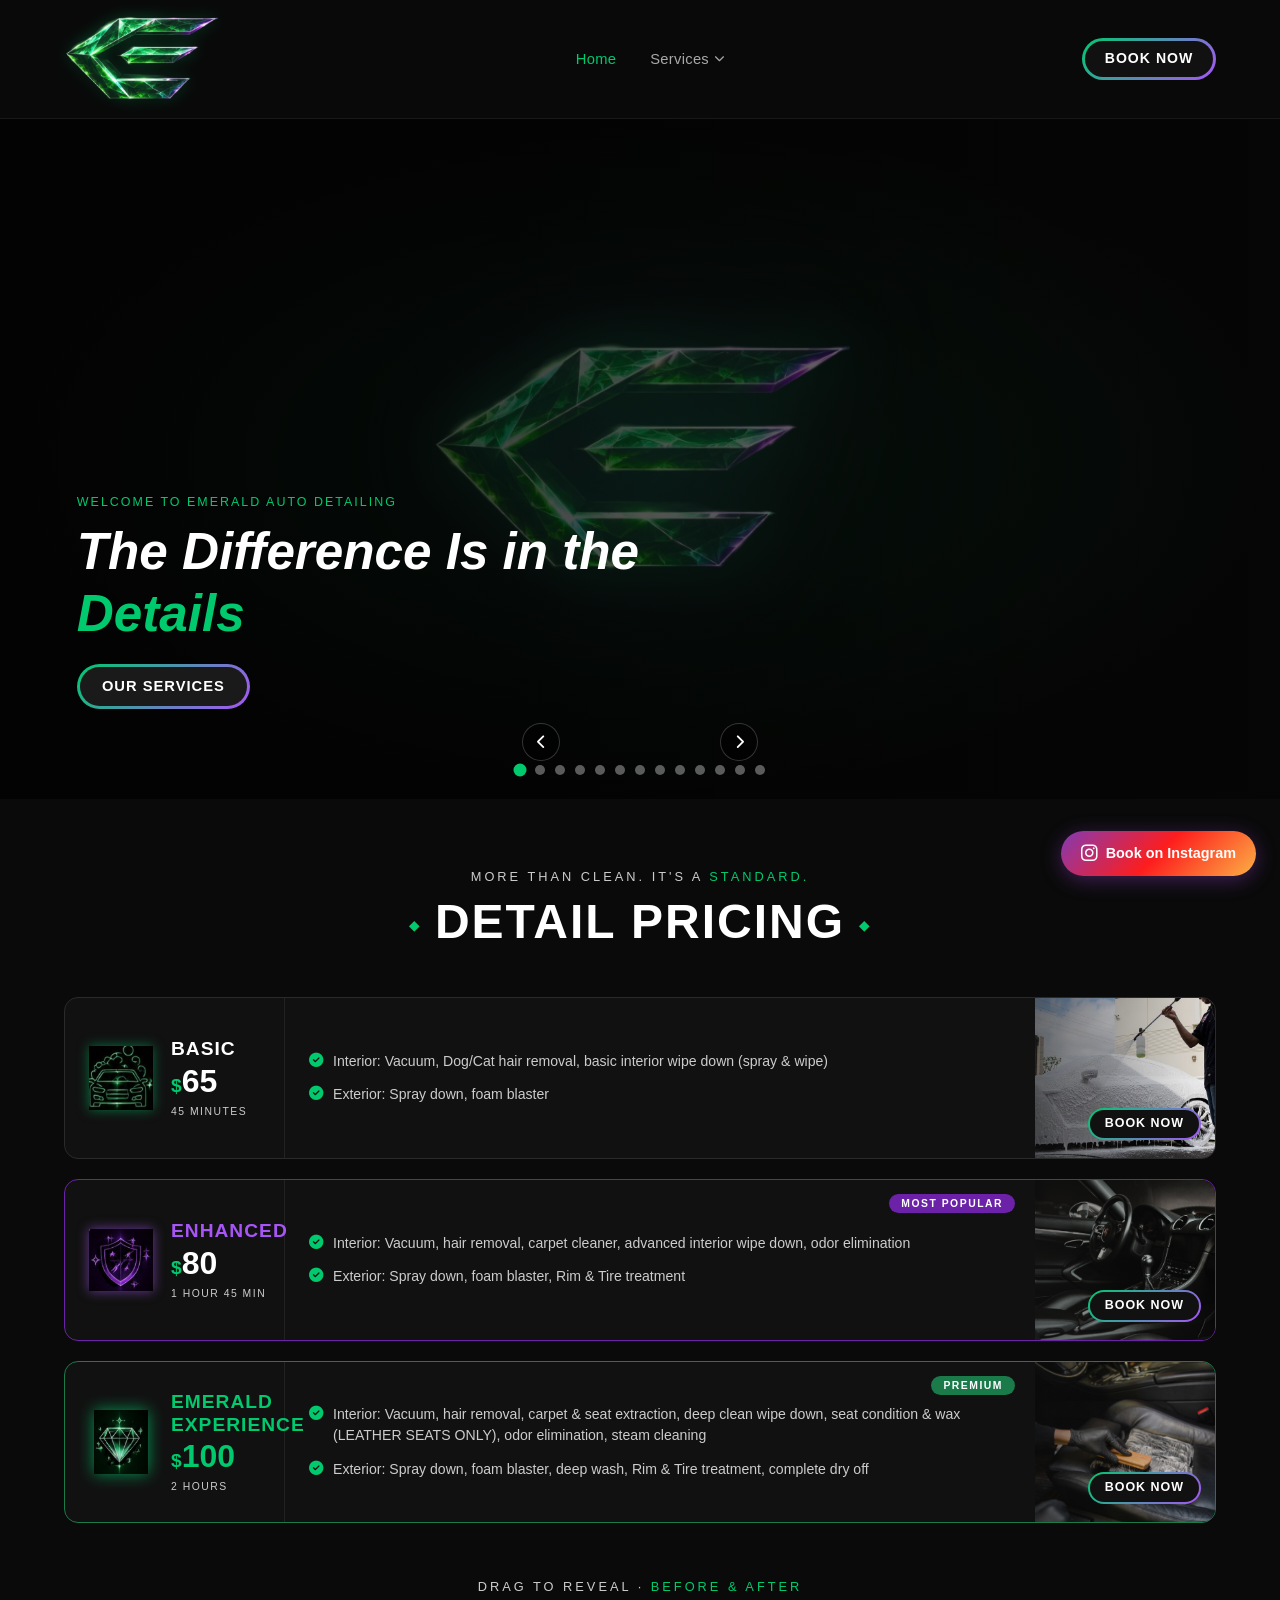
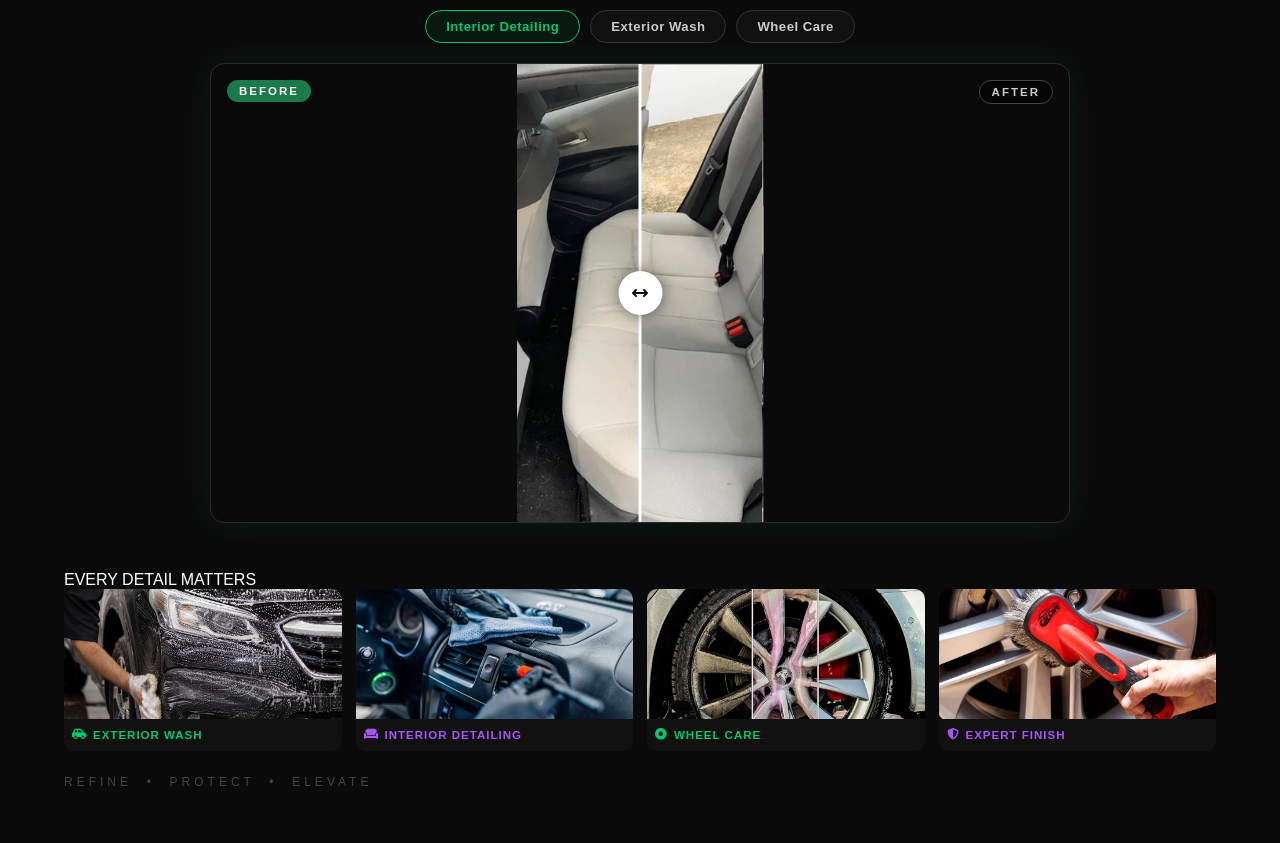
==== index.html @ 7f52fdc0 "esmerald pagina 3" ====
<!DOCTYPE html>
<html lang="en">
<head>
  <meta charset="UTF-8" />
  <meta name="viewport" content="width=device-width, initial-scale=1.0" />
  <title>Emerald Auto Detailing</title>
  <link rel="icon" type="image/png" href="Logos/logo.png" />
  <link rel="stylesheet" href="index.css" />
  <link rel="stylesheet" href="https://cdnjs.cloudflare.com/ajax/libs/font-awesome/6.5.0/css/all.min.css" />
</head>
<body>

  <!-- NAVBAR -->
  <header class="navbar">
    <div class="nav-container">
      <a href="#" class="logo">
        <img src="Logos/logo.png" alt="Emerald Auto Detailing" loading="lazy" decoding="async" />
      </a>
      <nav class="nav-links">
        <a href="#home" class="nav-link">Home</a>
        <div class="nav-dropdown">
          <a href="#services" class="nav-link">Services <i class="fas fa-chevron-down"></i></a>
          <div class="dropdown-menu">
            <a href="#services" data-service="basic"><i class="fas fa-car-side"></i> Basic — $65</a>
            <a href="#services" data-service="enhanced"><i class="fas fa-shield-halved"></i> Enhanced — $80</a>
            <a href="#services" data-service="emerald"><i class="fas fa-gem"></i> Emerald Experience — $100</a>
          </div>
        </div>
      </nav>
      <div class="nav-icons">
        <a href="https://www.instagram.com/emerald_autodetailing11/" class="btn-book" target="_blank">Book Now</a>
        <button class="hamburger" id="hamburger"><i class="fas fa-bars"></i></button>
      </div>
    </div>
    <div class="mobile-menu" id="mobileMenu">
      <a href="#home">Home</a>
      <a href="#services">Services</a>
    </div>
  </header>

  <!-- HERO SLIDER -->
  <section class="hero" id="home">
    <div class="hero-slides">
      <div class="slide logo-slide active" data-sub="WELCOME TO EMERALD AUTO DETAILING" data-title="The Difference Is in the <span>Details</span>" data-btn="Our Services">
        <img src="Logos/logo.png" alt="Emerald Auto Detailing" loading="lazy" decoding="async" />
      </div>
      <div class="slide" data-bg="Imagenes de fondo/1.jpg" data-sub="PROFESSIONAL RESULTS, EVERY TIME" data-title="We Wash Your Car in <span>Under 15 Minutes</span>" data-btn="Book Now"></div>
      <div class="slide" data-bg="Imagenes de fondo/2.jpg" data-sub="PREMIUM CARE FOR YOUR VEHICLE" data-title="Showroom Shine <span>Guaranteed</span>" data-btn="See Our Services"></div>
      <div class="slide" data-bg="Imagenes de fondo/3.jpg" data-sub="FIRST-TIME CUSTOMERS" data-title="Get <span>15% OFF</span> Your First Detail" data-btn="Claim Offer"></div>
      <div class="slide" data-bg="Our services/Exterior Wash/Imagenes/1.jpg" data-sub="EXTERIOR WASH" data-title="A Spotless Exterior <span>From Top to Bottom</span>" data-btn="Book Exterior Wash"></div>
      <div class="slide" data-bg="Our services/Exterior Wash/Imagenes/2.jpg" data-sub="HAND WASH &amp; DRY" data-title="No Brushes. <span>Just Hands &amp; Care.</span>" data-btn="Learn More"></div>
      <div class="slide" data-bg="Our services/Exterior Wash/Imagenes/3.jpg" data-sub="TIRE &amp; RIM SHINE" data-title="Every Detail <span>Makes the Difference</span>" data-btn="Book Now"></div>
      <div class="slide" data-bg="Our services/Interior Detailing/imagenes/1.jpeg" data-sub="INTERIOR DETAILING" data-title="Your Cabin, <span>Fresh &amp; Immaculate</span>" data-btn="Book Interior Detail"></div>
      <div class="slide" data-bg="Our services/Interior Detailing/imagenes/2.jpg" data-sub="DEEP CLEAN &amp; STEAM" data-title="We Remove Every <span>Stain &amp; Odor</span>" data-btn="Learn More"></div>
      <div class="slide" data-bg="Our services/Interior Detailing/imagenes/3.jpg" data-sub="LEATHER &amp; DASHBOARD CARE" data-title="Condition, Polish <span>&amp; Protect</span>" data-btn="Book Now"></div>
      <div class="slide" data-bg="Our services/Wheel Care/imagenes/1.jpg" data-sub="WHEEL CARE" data-title="Clean Wheels, <span>Proud Driver</span>" data-btn="Book Wheel Care"></div>
      <div class="slide" data-bg="Our services/Wheel Care/imagenes/2.jpg" data-sub="BRAKE DUST REMOVAL" data-title="Deep Clean for <span>Every Rim</span>" data-btn="Learn More"></div>
      <div class="slide" data-bg="Our services/Wheel Care/imagenes/3.jpg" data-sub="TIRE DRESSING &amp; COATING" data-title="Protected Wheels <span>That Last</span>" data-btn="Book Now"></div>
    </div>
    <div class="hero-overlay"></div>
    <div class="hero-content">
      <span class="hero-sub" id="heroSub"></span>
      <h1 id="heroTitle"></h1>
      <a href="#services" class="btn-primary" id="heroBtn"></a>
    </div>
    <div class="hero-dots" id="heroDots"></div>
    <button class="hero-arrow left" id="heroPrev"><i class="fas fa-chevron-left"></i></button>
    <button class="hero-arrow right" id="heroNext"><i class="fas fa-chevron-right"></i></button>
  </section>
  <!-- SERVICES / PRICING -->
  <section class="services" id="services">
    <div class="services-header">
      <p class="services-tagline">MORE THAN CLEAN. IT'S A <span>STANDARD.</span></p>
      <h2>Detail Pricing</h2>
    </div>

    <div class="packages">

      <!-- BASIC -->
      <div class="package-card" data-service="basic" data-price="65"
        data-images="Services/Basic/1.jpg|Services/Basic/2.jpg|Services/Basic/3.jpg|Services/Basic/4.jpg"
        data-before="Our services/Exterior Wash/Imagenes/4.jpg"
        data-after="Our services/Exterior Wash/Imagenes/5.jpg"
        data-title="Basic Detail"
        data-desc="Perfect for a quick refresh. Interior vacuum and basic wipe down plus exterior foam blast."
        data-captions="Foam Blast from Top to Bottom|Spotless Exterior in 45 Minutes|Tire Shine Included|Quick & Efficient Wash"
        data-highlights="Interior: Vacuum, Dog/Cat hair removal|Basic interior wipe down (spray &amp; wipe)|Exterior: Spray down, foam blaster|Duration: 45 minutes">
        <div class="package-left">
          <div class="package-icon"><img src="Logos/exterior.png" alt="Basic" loading="lazy" decoding="async" /></div>
          <div class="package-title-wrap">
            <h3 class="package-name">BASIC</h3>
            <div class="package-price"><span class="dollar">$</span>65</div>
            <span class="package-duration">45 MINUTES</span>
          </div>
        </div>
        <div class="package-features">
          <div class="pkg-feature"><i class="fas fa-circle-check"></i><span>Interior: Vacuum, Dog/Cat hair removal, basic interior wipe down (spray &amp; wipe)</span></div>
          <div class="pkg-feature"><i class="fas fa-circle-check"></i><span>Exterior: Spray down, foam blaster</span></div>
        </div>
        <div class="package-img" style="background-image: url('Services/Basic/1.jpg')"></div>
        <button class="pkg-btn">Book Now</button>
      </div>

      <!-- ENHANCED -->
      <div class="package-card featured" data-service="enhanced" data-price="80"
        data-images="Services/Enhanced/1.jpg|Services/Enhanced/2.jpg|Services/Enhanced/3.jpg|Services/Enhanced/4.webp"
        data-before="Our services/Interior Detailing/imagenes/4.png"
        data-after="Our services/Interior Detailing/imagenes/5.png"
        data-title="Enhanced Detail"
        data-desc="A thorough clean inside and out with carpet care, odor elimination and rim treatment."
        data-captions="Deep Interior Vacuum & Hair Removal|Carpet Cleaner & Odor Elimination|Foam Blast + Rim & Tire Treatment|Advanced Interior Wipe Down"
        data-highlights="Interior: Vacuum, hair removal, carpet cleaner|Advanced interior wipe down, odor elimination|Exterior: Spray down, foam blaster|Rim &amp; Tire treatment — 1h 45min">
        <div class="pkg-badge">MOST POPULAR</div>
        <div class="package-left">
          <div class="package-icon purple"><img src="Logos/enhanced.png" alt="Enhanced" loading="lazy" decoding="async" /></div>
          <div class="package-title-wrap">
            <h3 class="package-name purple">ENHANCED</h3>
            <div class="package-price"><span class="dollar">$</span>80</div>
            <span class="package-duration">1 HOUR 45 MIN</span>
          </div>
        </div>
        <div class="package-features">
          <div class="pkg-feature"><i class="fas fa-circle-check"></i><span>Interior: Vacuum, hair removal, carpet cleaner, advanced interior wipe down, odor elimination</span></div>
          <div class="pkg-feature"><i class="fas fa-circle-check"></i><span>Exterior: Spray down, foam blaster, Rim &amp; Tire treatment</span></div>
        </div>
        <div class="package-img" style="background-image: url('Services/Enhanced/1.jpg')"></div>
        <button class="pkg-btn">Book Now</button>
      </div>

      <!-- EMERALD EXPERIENCE -->
      <div class="package-card premium" data-service="emerald" data-price="100"
        data-images="Services/Esmerald Experience/1.jpg|Services/Esmerald Experience/2.jpg|Services/Esmerald Experience/3.webp|Services/Esmerald Experience/4.jpg|Services/Esmerald Experience/5.jpg"
        data-before="Our services/Wheel Care/imagenes/5.jpg"
        data-after="Our services/Wheel Care/imagenes/4.jpg"
        data-title="Emerald Experience"
        data-desc="The ultimate detail. Full steam clean, leather conditioning, deep wash and complete dry off."
        data-captions="Leather Seat Condition & Wax|Steam Cleaning — Every Corner|Deep Wash & Complete Dry Off|Carpet & Seat Extraction|Showroom Finish Guaranteed"
        data-highlights="Interior: Vacuum, hair removal, carpet &amp; seat extraction|Deep clean wipe down, seat condition &amp; wax (LEATHER ONLY)|Odor elimination, steam cleaning|Exterior: Deep wash, Rim &amp; Tire treatment, complete dry off — 2 hours">
        <div class="pkg-badge emerald-badge">PREMIUM</div>
        <div class="package-left">
          <div class="package-icon green"><img src="Logos/experience.png" alt="Emerald Experience" loading="lazy" decoding="async" /></div>
          <div class="package-title-wrap">
            <h3 class="package-name green">EMERALD<br>EXPERIENCE</h3>
            <div class="package-price green"><span class="dollar">$</span>100</div>
            <span class="package-duration">2 HOURS</span>
          </div>
        </div>
        <div class="package-features">
          <div class="pkg-feature"><i class="fas fa-circle-check"></i><span>Interior: Vacuum, hair removal, carpet &amp; seat extraction, deep clean wipe down, seat condition &amp; wax (LEATHER SEATS ONLY), odor elimination, steam cleaning</span></div>
          <div class="pkg-feature"><i class="fas fa-circle-check"></i><span>Exterior: Spray down, foam blaster, deep wash, Rim &amp; Tire treatment, complete dry off</span></div>
        </div>
        <div class="package-img" style="background-image: url('Services/Esmerald Experience/1.jpg')"></div>
        <button class="pkg-btn">Book Now</button>
      </div>

    </div>

    <!-- BEFORE / AFTER -->
    <div class="beforeafter-wrap">
      <p class="services-tagline" style="text-align:center;margin-bottom:16px">DRAG TO REVEAL &middot; <span>BEFORE &amp; AFTER</span></p>

      <div class="ba-tabs">
        <button class="ba-tab active" data-ba="interior">Interior Detailing</button>
        <button class="ba-tab" data-ba="exterior">Exterior Wash</button>
        <button class="ba-tab" data-ba="wheel">Wheel Care</button>
      </div>

      <!-- Interior -->
      <div class="ba-container active" id="baContainer" data-ba="interior">
        <div class="ba-after" style="background-image:url('Our services/Interior Detailing/imagenes/5.png')"></div>
        <div class="ba-before" style="background-image:url('Our services/Interior Detailing/imagenes/4.png')" id="baBefore"></div>
        <div class="ba-divider" id="baDivider"><div class="ba-handle"><i class="fas fa-arrows-left-right"></i></div></div>
        <span class="ba-label left">BEFORE</span>
        <span class="ba-label right">AFTER</span>
      </div>

      <!-- Exterior -->
      <div class="ba-container" id="baContainerExt" data-ba="exterior">
        <div class="ba-after" style="background-image:url('Our services/Exterior Wash/Imagenes/5.jpg')"></div>
        <div class="ba-before" style="background-image:url('Our services/Exterior Wash/Imagenes/4.jpg')" id="baBeforeExt"></div>
        <div class="ba-divider" id="baDividerExt"><div class="ba-handle"><i class="fas fa-arrows-left-right"></i></div></div>
        <span class="ba-label left">BEFORE</span>
        <span class="ba-label right">AFTER</span>
      </div>

      <!-- Wheel -->
      <div class="ba-container" id="baContainerWheel" data-ba="wheel">
        <div class="ba-after" style="background-image:url('Our services/Wheel Care/imagenes/4.jpg')"></div>
        <div class="ba-before" style="background-image:url('Our services/Wheel Care/imagenes/5.jpg')" id="baBeforeWheel"></div>
        <div class="ba-divider" id="baDividerWheel"><div class="ba-handle"><i class="fas fa-arrows-left-right"></i></div></div>
        <span class="ba-label left">BEFORE</span>
        <span class="ba-label right">AFTER</span>
      </div>

    </div>

    <!-- BOTTOM STRIP -->
    <div class="services-strip">
      <p class="strip-tagline">EVERY DETAIL MATTERS</p>
      <div class="strip-items">
        <div class="strip-item">
          <div class="strip-img" style="background-image: url('Our services/Exterior Wash/Imagenes/1.jpg')"></div>
          <div class="strip-label green"><i class="fas fa-car-side"></i> EXTERIOR WASH</div>
        </div>
        <div class="strip-item">
          <div class="strip-img" style="background-image: url('Our services/Interior Detailing/imagenes/1.jpeg')"></div>
          <div class="strip-label purple"><i class="fas fa-couch"></i> INTERIOR DETAILING</div>
        </div>
        <div class="strip-item">
          <div class="strip-img" style="background-image: url('Our services/Wheel Care/imagenes/1.jpg')"></div>
          <div class="strip-label green"><i class="fas fa-circle-dot"></i> WHEEL CARE</div>
        </div>
        <div class="strip-item">
          <div class="strip-img" style="background-image: url('Our services/Wheel Care/imagenes/2.jpg')"></div>
          <div class="strip-label purple"><i class="fas fa-shield-halved"></i> EXPERT FINISH</div>
        </div>
      </div>
      <p class="strip-footer">REFINE &nbsp;•&nbsp; PROTECT &nbsp;•&nbsp; ELEVATE</p>
    </div>

  </section>

  <!-- INSTAGRAM FLOAT -->
  <a href="https://www.instagram.com/emerald_autodetailing11/" class="whatsapp-float" target="_blank">
    <i class="fab fa-instagram"></i><span>Book on Instagram</span>
  </a>

  <!-- SERVICE MODAL -->
  <div class="modal-backdrop" id="serviceModal">
    <div class="modal-box">
      <button class="modal-close" id="modalClose"><i class="fas fa-times"></i></button>
      <div class="modal-slider">
        <div class="modal-slides" id="modalSlides"></div>
        <button class="modal-arrow left" id="modalPrev"><i class="fas fa-chevron-left"></i></button>
        <button class="modal-arrow right" id="modalNext"><i class="fas fa-chevron-right"></i></button>
        <div class="modal-dots" id="modalDots"></div>
        <div class="modal-caption" id="modalCaption"></div>
        <!-- BA inside modal -->
        <div class="modal-ba-slider" id="modalBASlider" style="display:none">
          <div class="ba-after" id="modalBAAfter"></div>
          <div class="ba-before" id="modalBABefore"></div>
          <div class="ba-divider" id="modalBADivider"><div class="ba-handle"><i class="fas fa-arrows-left-right"></i></div></div>
          <span class="ba-label left">BEFORE</span>
          <span class="ba-label right">AFTER</span>
        </div>
      </div>
      <div class="modal-info">
        <h3 id="modalTitle"></h3>
        <p id="modalDesc"></p>
        <ul class="modal-highlights" id="modalHighlights"></ul>

        <!-- Before/After toggle -->
        <div class="modal-ba-wrap" id="modalBAWrap">
          <button class="modal-ba-tab" id="modalBABtn" data-view="gallery"><i class="fas fa-arrows-left-right"></i> Before &amp; After</button>
        </div>

        <div class="modal-price">
          <span class="modal-price-label">STARTING AT</span>
          <span class="modal-price-amount"><span class="dollar">$</span><span id="modalPrice">65</span> <em>USD</em></span>
        </div>
      </div>
      <div class="modal-footer">
        <button class="btn-primary modal-btn" id="modalBookBtn">Book This Service</button>
      </div>
      <!-- QUOTE FORM -->
      <div class="modal-form" id="modalForm">
        <h4>Request a Quote</h4>
        <form id="quoteForm">
          <div class="form-row">
            <input type="text" id="qName" placeholder="Your Name" required />
            <input type="tel" id="qPhone" placeholder="Your Phone" required />
          </div>
          <div class="form-row">
            <input type="text" id="qCar" placeholder="Car Make &amp; Model (e.g. Toyota Camry)" required />
            <input type="text" id="qYear" placeholder="Year" required />
          </div>
          <select id="qTime">
            <option value="">Preferred Time</option>
            <option>Morning (8am – 12pm)</option>
            <option>Afternoon (12pm – 4pm)</option>
            <option>Evening (4pm – 7pm)</option>
          </select>
          <textarea id="qNotes" placeholder="Additional notes (optional)" rows="2"></textarea>
          <div class="form-actions">
            <button type="button" id="formBack"><i class="fas fa-arrow-left"></i> Back</button>
            <button type="submit" class="btn-primary"><i class="fas fa-paper-plane"></i> Send</button>
          </div>
        </form>
        <!-- Copy message step -->
        <div class="form-copy" id="formCopy">
          <p class="copy-instruction"><i class="fas fa-circle-check"></i> Your quote is ready! Choose how to send it:</p>
          <textarea class="copy-box" id="copyBox" readonly rows="7"></textarea>
          <div class="form-actions">
            <button type="button" id="copyBtn"><i class="fas fa-copy"></i> Copy</button>
            <a href="https://www.instagram.com/emerald_autodetailing11/" class="btn-primary" target="_blank"><i class="fab fa-instagram"></i> Instagram</a>
            <a id="smsBtn" class="btn-primary" target="_blank"><i class="fas fa-comment-sms"></i> iMessage <span class="mobile-only-tag"><i class="fab fa-apple"></i><i class="fab fa-android"></i> Mobile Only</span></a>
          </div>
        </div>
      </div>
    </div>
  </div>

  <script src="index.js"></script>
</body>
</html>
---- index.css ----
/* ===== VARIABLES ===== */
:root {
  --green: #00c96e;
  --green-dark: #1a7a4a;
  --purple: #a855f7;
  --purple-dark: #6b21a8;
  --black: #0a0a0a;
  --dark: #111111;
  --dark2: #1a1a1a;
  --white: #ffffff;
  --gray: #cccccc;
}

* { margin: 0; padding: 0; box-sizing: border-box; }

body {
  font-family: 'Segoe UI', sans-serif;
  background: var(--black);
  color: var(--white);
}

a { text-decoration: none; color: inherit; }

/* ===== TOP BAR ===== */
.top-bar {
  background: linear-gradient(90deg, var(--green-dark), var(--purple-dark));
  text-align: center;
  padding: 10px;
  font-size: 0.85rem;
  font-weight: 600;
  letter-spacing: 0.5px;
}

/* ===== NAVBAR ===== */
.navbar {
  background: rgba(10,10,10,0.85);
  backdrop-filter: blur(12px);
  -webkit-backdrop-filter: blur(12px);
  border-bottom: 1px solid rgba(255,255,255,0.06);
  position: sticky;
  top: 0;
  z-index: 100;
  transition: background 0.4s ease, box-shadow 0.4s ease, padding 0.3s ease;
}

.navbar.scrolled {
  background: rgba(8,8,8,0.96);
  box-shadow: 0 4px 30px rgba(0,0,0,0.7), 0 1px 0 rgba(0,201,110,0.15);
}

.nav-container {
  max-width: 1200px;
  margin: 0 auto;
  padding: 14px 24px;
  display: flex;
  align-items: center;
  justify-content: space-between;
  gap: 20px;
  transition: padding 0.3s ease;
}

.navbar.scrolled .nav-container {
  padding: 6px 24px;
}

.logo img {
  height: 90px;
  object-fit: contain;
  filter: drop-shadow(0 0 8px rgba(0, 201, 110, 0.4));
  transition: transform 0.3s ease, filter 0.3s ease;
  transform-origin: left center;
  display: block;
}

.navbar.scrolled .logo img {
  transform: scale(0.55);
}

.nav-links {
  display: flex;
  align-items: center;
  gap: 6px;
}

.nav-link {
  font-size: 0.92rem;
  color: rgba(255,255,255,0.65);
  position: relative;
  padding: 8px 14px;
  border-radius: 8px;
  font-weight: 500;
  letter-spacing: 0.3px;
  transition: color 0.25s, background 0.25s;
  display: flex;
  align-items: center;
  gap: 5px;
}

.nav-link:hover {
  color: var(--white);
  background: rgba(255,255,255,0.06);
}

.nav-link.active {
  color: var(--green);
}

.nav-link::after {
  content: '';
  position: absolute;
  bottom: 4px;
  left: 14px;
  right: 14px;
  height: 2px;
  border-radius: 2px;
  background: linear-gradient(90deg, var(--green), var(--purple));
  transform: scaleX(0);
  transition: transform 0.3s ease;
}

.nav-link:hover::after { transform: scaleX(1); }

.nav-link .fa-chevron-down {
  font-size: 0.65rem;
  transition: transform 0.3s;
}

/* Dropdown */
.nav-dropdown {
  position: relative;
}

.nav-dropdown:hover .fa-chevron-down { transform: rotate(180deg); }

.dropdown-menu {
  position: absolute;
  top: calc(100% + 4px);
  left: 50%;
  transform: translateX(-50%) translateY(-6px);
  background: rgba(15,15,15,0.97);
  backdrop-filter: blur(16px);
  border: 1px solid rgba(0,201,110,0.2);
  border-radius: 12px;
  padding: 8px;
  min-width: 210px;
  opacity: 0;
  pointer-events: none;
  transition: opacity 0.25s ease, transform 0.25s ease;
  box-shadow: 0 16px 40px rgba(0,0,0,0.6), 0 0 0 1px rgba(0,201,110,0.08);
}

/* Bridge gap between trigger and menu */
.dropdown-menu::before {
  content: '';
  position: absolute;
  top: -12px;
  left: 0;
  right: 0;
  height: 12px;
}

.nav-dropdown:hover .dropdown-menu {
  opacity: 1;
  pointer-events: all;
  transform: translateX(-50%) translateY(0);
}

.dropdown-menu a {
  display: flex;
  align-items: center;
  gap: 10px;
  padding: 10px 14px;
  border-radius: 8px;
  font-size: 0.88rem;
  color: rgba(255,255,255,0.7);
  transition: background 0.2s, color 0.2s;
}

.dropdown-menu a i {
  width: 18px;
  color: var(--green);
  font-size: 0.85rem;
}

.dropdown-menu a:hover {
  background: rgba(0,201,110,0.1);
  color: var(--white);
}

.dropdown-menu a:not(:last-child) {
  border-bottom: 1px solid rgba(255,255,255,0.05);
}

.nav-icons { display: flex; align-items: center; gap: 14px; }

.btn-book {
  display: grid;
  grid-auto-flow: column;
  grid-gap: .5em;
  border: solid .22em transparent;
  padding: .65em 1.4em;
  border-radius: 9em;
  background:
    linear-gradient(var(--dark), var(--dark)) padding-box,
    linear-gradient(135deg, var(--green), var(--purple)) border-box;
  color: var(--white);
  font: 700 0.88em/1.25 'Segoe UI', sans-serif;
  text-transform: uppercase;
  letter-spacing: 1px;
  cursor: pointer;
  transition: background 0.3s, transform 0.2s;
}

.btn-book:hover {
  background:
    linear-gradient(135deg, var(--green-dark), var(--purple-dark)) padding-box,
    linear-gradient(135deg, var(--green), var(--purple)) border-box;
  transform: scale(1.04);
}

.hamburger {
  display: none;
  background: none;
  border: none;
  color: var(--white);
  font-size: 1.4rem;
  cursor: pointer;
}

.mobile-menu {
  display: none;
  flex-direction: column;
  background: var(--dark2);
  padding: 16px 24px;
  gap: 14px;
}

.mobile-menu a {
  font-size: 1rem;
  color: var(--gray);
  padding: 6px 0;
  border-bottom: 1px solid #222;
}

.mobile-menu.open { display: flex; }

/* ===== HERO SLIDER ===== */
.hero {
  position: relative;
  height: 680px;
  overflow: hidden;
}

.hero-slides {
  position: absolute;
  inset: 0;
}

.slide {
  position: absolute;
  inset: 0;
  background-size: cover;
  background-position: center;
  opacity: 0;
  transform: scale(1.04);
  transition: opacity 1.2s ease, transform 6s ease;
}

.slide.logo-slide {
  background: radial-gradient(ellipse at center, #0d2b1a 0%, #0a0a0a 70%);
  display: flex;
  align-items: center;
  justify-content: center;
}

.slide.logo-slide img {
  width: clamp(220px, 35%, 420px);
  object-fit: contain;
  filter: drop-shadow(0 0 30px rgba(0,201,110,0.6)) drop-shadow(0 0 60px rgba(168,85,247,0.3));
  animation: logoPulse 3s ease-in-out infinite;
}

.slide.active {
  opacity: 1;
  transform: scale(1);
}

.slide.logo-slide {
  background: radial-gradient(ellipse at center, #0d2b1a 0%, #0a0a0a 70%);
  display: flex;
  align-items: center;
  justify-content: center;
}

.slide.logo-slide img {
  width: clamp(220px, 35%, 420px);
  object-fit: contain;
  filter: drop-shadow(0 0 30px rgba(0,201,110,0.6)) drop-shadow(0 0 60px rgba(168,85,247,0.3));
  animation: logoPulse 3s ease-in-out infinite;
}

@keyframes logoPulse {
  0%, 100% { filter: drop-shadow(0 0 30px rgba(0,201,110,0.6)) drop-shadow(0 0 60px rgba(168,85,247,0.3)); }
  50%       { filter: drop-shadow(0 0 50px rgba(0,201,110,0.9)) drop-shadow(0 0 80px rgba(168,85,247,0.5)); }
}

.hero-overlay {
  position: absolute;
  inset: 0;
  background: linear-gradient(to right, rgba(0,0,0,0.72) 40%, rgba(0,0,0,0.45));
  z-index: 1;
}

.hero-content {
  position: absolute;
  bottom: 90px;
  left: 6%;
  z-index: 2;
}

.hero-sub {
  font-size: 0.78rem;
  letter-spacing: 2px;
  color: var(--green);
  text-transform: uppercase;
  display: block;
  margin-bottom: 12px;
}

.hero-content h1 {
  font-size: clamp(2rem, 4vw, 3.2rem);
  font-style: italic;
  font-weight: 800;
  max-width: 600px;
  line-height: 1.2;
}

.hero-content h1 span { color: var(--green); }

.hero-content .btn-primary {
  display: inline-block;
  margin-top: 20px;
}

.hero-content.animating .hero-sub,
.hero-content.animating h1,
.hero-content.animating .btn-primary {
  animation: none;
  opacity: 0;
  transform: translateY(16px);
}

.hero-sub {
  animation: slideUp 0.5s ease forwards;
}
.hero-content h1 {
  animation: slideUp 0.5s ease 0.1s forwards;
  opacity: 0;
}
.hero-content .btn-primary {
  animation: slideUp 0.5s ease 0.2s forwards;
  opacity: 0;
}

@keyframes slideUp {
  from { opacity: 0; transform: translateY(18px); }
  to   { opacity: 1; transform: translateY(0); }
}

.btn-primary {
  display: inline-grid;
  grid-auto-flow: column;
  grid-gap: .5em;
  border: solid .22em transparent;
  padding: .7em 1.5em;
  border-radius: 9em;
  background:
    linear-gradient(var(--dark2), var(--dark2)) padding-box,
    linear-gradient(135deg, var(--green), var(--purple)) border-box;
  color: var(--white);
  font: 700 0.92em/1.25 'Segoe UI', sans-serif;
  text-transform: uppercase;
  letter-spacing: 1px;
  cursor: pointer;
  transition: background 0.3s, transform 0.2s;
  text-decoration: none;
  align-items: center;
  justify-content: center;
}

.btn-primary:hover {
  background:
    linear-gradient(135deg, var(--green-dark), var(--purple-dark)) padding-box,
    linear-gradient(135deg, var(--green), var(--purple)) border-box;
  transform: scale(1.04);
}

/* Dots */
.hero-dots {
  position: absolute;
  bottom: 24px;
  left: 50%;
  transform: translateX(-50%);
  z-index: 2;
  display: flex;
  gap: 10px;
}

.dot {
  width: 10px;
  height: 10px;
  border-radius: 50%;
  background: rgba(255,255,255,0.35);
  cursor: pointer;
  transition: background 0.3s, transform 0.3s;
}

.dot.active {
  background: var(--green);
  transform: scale(1.3);
}

/* Hero arrows */
.hero-arrow {
  position: absolute;
  bottom: 38px;
  background: rgba(0,0,0,0.5);
  border: 1px solid rgba(255,255,255,0.2);
  color: var(--white);
  width: 38px;
  height: 38px;
  border-radius: 50%;
  font-size: 0.9rem;
  cursor: pointer;
  z-index: 3;
  display: flex;
  align-items: center;
  justify-content: center;
  transition: background 0.2s, border-color 0.2s;
}

.hero-arrow:hover {
  background: var(--green-dark);
  border-color: var(--green);
}

.hero-arrow.left  { right: calc(50% + 80px); }
.hero-arrow.right { left:  calc(50% + 80px); }

/* ===== PROMO BANNER ===== */
.promo-banner {
  background: linear-gradient(90deg, var(--green-dark), var(--purple-dark));
  text-align: center;
  padding: 14px;
  font-weight: 700;
  font-size: 0.95rem;
  letter-spacing: 0.5px;
}

.promo-banner a {
  color: var(--white);
  text-decoration: underline;
}

/* ===== SERVICES / PRICING ===== */
.services {
  background: var(--black);
  padding: 70px 24px;
  max-width: 1200px;
  margin: 0 auto;
}

.services-header {
  text-align: center;
  margin-bottom: 48px;
}

.services-tagline {
  font-size: 0.8rem;
  letter-spacing: 3px;
  color: var(--gray);
  text-transform: uppercase;
  margin-bottom: 10px;
}

.services-tagline span { color: var(--green); }

.services-header h2 {
  font-size: clamp(2rem, 4vw, 3rem);
  font-weight: 900;
  color: var(--white);
  letter-spacing: 2px;
  text-transform: uppercase;
  position: relative;
  display: inline-block;
}

.services-header h2::before,
.services-header h2::after {
  content: '◆';
  color: var(--green);
  font-size: 0.8rem;
  margin: 0 14px;
  vertical-align: middle;
}

/* Packages */
.packages {
  display: flex;
  flex-direction: column;
  gap: 20px;
}

.package-card {
  background: #111;
  border: 1px solid #2a2a2a;
  border-radius: 14px;
  display: grid;
  grid-template-columns: 220px 1fr 180px;
  grid-template-rows: auto auto;
  gap: 0;
  overflow: hidden;
  position: relative;
  cursor: pointer;
  transition: border-color 0.3s, box-shadow 0.3s;
}

.package-card:hover {
  border-color: var(--green);
  box-shadow: 0 0 30px rgba(0,201,110,0.15);
}

.package-card.featured {
  border-color: var(--purple-dark);
}

.package-card.featured:hover {
  border-color: var(--purple);
  box-shadow: 0 0 30px rgba(168,85,247,0.2);
}

.package-card.premium {
  border-color: var(--green-dark);
}

.package-card.premium:hover {
  border-color: var(--green);
  box-shadow: 0 0 30px rgba(0,201,110,0.25);
}

/* Badge */
.pkg-badge {
  position: absolute;
  top: 14px;
  right: 200px;
  background: var(--purple-dark);
  color: var(--white);
  font-size: 0.65rem;
  font-weight: 800;
  letter-spacing: 1.5px;
  padding: 4px 12px;
  border-radius: 20px;
  text-transform: uppercase;
  z-index: 2;
}

.emerald-badge {
  background: var(--green-dark);
}

/* Left panel */
.package-left {
  padding: 28px 24px;
  display: flex;
  align-items: center;
  gap: 18px;
  border-right: 1px solid #222;
}

.package-icon {
  width: 64px;
  height: 64px;
  display: flex;
  align-items: center;
  justify-content: center;
  flex-shrink: 0;
  background: none;
  border: none;
}

.package-icon img {
  width: 100%;
  height: 100%;
  object-fit: contain;
  filter: drop-shadow(0 0 6px rgba(0,201,110,0.5));
}

.package-icon.purple img {
  filter: drop-shadow(0 0 6px rgba(168,85,247,0.6));
}

.package-icon.green img {
  filter: drop-shadow(0 0 8px rgba(0,201,110,0.7));
}

.package-name {
  font-size: 1.2rem;
  font-weight: 900;
  color: var(--white);
  letter-spacing: 1px;
  line-height: 1.2;
}

.package-name.purple { color: var(--purple); }
.package-name.green  { color: var(--green); }

.package-price {
  font-size: 2rem;
  font-weight: 900;
  color: var(--white);
  font-family: 'Arial Black', sans-serif;
  line-height: 1;
  margin: 4px 0;
}

.package-price.green { color: var(--green); }
.package-price .dollar { color: var(--green); font-size: 1.2rem; }

.package-duration {
  font-size: 0.65rem;
  letter-spacing: 1.5px;
  color: var(--gray);
  text-transform: uppercase;
}

/* Features */
.package-features {
  padding: 28px 24px;
  display: flex;
  flex-direction: column;
  justify-content: center;
  gap: 12px;
}

.pkg-feature {
  display: flex;
  align-items: flex-start;
  gap: 10px;
  font-size: 0.88rem;
  color: var(--gray);
  line-height: 1.5;
}

.pkg-feature i {
  color: var(--green);
  font-size: 0.9rem;
  margin-top: 2px;
  flex-shrink: 0;
}

/* Image */
.package-img {
  background-size: cover;
  background-position: center;
  min-height: 160px;
  position: relative;
}

.package-img::after {
  content: '';
  position: absolute;
  inset: 0;
  background: linear-gradient(to right, rgba(17,17,17,0.6), transparent);
}

/* Book btn */
.pkg-btn {
  position: absolute;
  bottom: 18px;
  right: 14px;
  display: inline-grid;
  grid-auto-flow: column;
  grid-gap: .5em;
  border: solid .2em transparent;
  padding: .5em 1.2em;
  border-radius: 9em;
  background:
    linear-gradient(#111, #111) padding-box,
    linear-gradient(135deg, var(--green), var(--purple)) border-box;
  color: var(--white);
  font: 700 0.78em/1.25 'Segoe UI', sans-serif;
  text-transform: uppercase;
  letter-spacing: 1px;
  cursor: pointer;
  transition: background 0.3s, transform 0.2s;
  z-index: 2;
}

.pkg-btn:hover {
  background:
    linear-gradient(135deg, var(--green-dark), var(--purple-dark)) padding-box,
    linear-gradient(135deg, var(--green), var(--purple)) border-box;
  transform: scale(1.05);
}

/* ===== BEFORE / AFTER ===== */
.beforeafter-wrap {
  margin: 56px 0 48px;
}

.beforeafter-wrap .services-tagline span { color: var(--green); }

.ba-container {
  display: none;
  position: relative;
  width: 100%;
  max-width: 860px;
  height: 460px;
  margin: 0 auto;
  border-radius: 14px;
  overflow: hidden;
  cursor: ew-resize;
  user-select: none;
  border: 1px solid #2a2a2a;
  box-shadow: 0 0 40px rgba(0,201,110,0.1);
}

.ba-container.active { display: block; }

/* Tabs */
.ba-tabs {
  display: flex;
  justify-content: center;
  gap: 10px;
  margin-bottom: 20px;
}

.ba-tab {
  background: #111;
  border: 1px solid #333;
  color: var(--gray);
  padding: 8px 20px;
  border-radius: 9em;
  font-size: 0.82rem;
  font-weight: 700;
  cursor: pointer;
  letter-spacing: 0.5px;
  transition: background 0.2s, border-color 0.2s, color 0.2s;
}

.ba-tab.active {
  border-color: var(--green);
  color: var(--green);
  background: rgba(0,201,110,0.08);
}

.ba-after,
.ba-before {
  position: absolute;
  inset: 0;
  background-size: contain;
  background-position: center;
  background-repeat: no-repeat;
  image-rendering: -webkit-optimize-contrast;
  image-rendering: crisp-edges;
}

.ba-before {
  clip-path: inset(0 0 0 50%);
}

.ba-divider {
  position: absolute;
  top: 0;
  bottom: 0;
  left: 50%;
  width: 3px;
  background: var(--white);
  transform: translateX(-50%);
  z-index: 10;
  pointer-events: none;
}

.ba-handle {
  position: absolute;
  top: 50%;
  left: 50%;
  transform: translate(-50%, -50%);
  width: 44px;
  height: 44px;
  border-radius: 50%;
  background: var(--white);
  display: flex;
  align-items: center;
  justify-content: center;
  color: var(--black);
  font-size: 1rem;
  box-shadow: 0 0 16px rgba(0,0,0,0.5);
  pointer-events: none;
}

.ba-label {
  position: absolute;
  top: 16px;
  font-size: 0.72rem;
  font-weight: 800;
  letter-spacing: 2px;
  text-transform: uppercase;
  padding: 5px 12px;
  border-radius: 20px;
  z-index: 9;
  pointer-events: none;
  transition: opacity 0.3s ease;
}

.ba-label.left  { left: 16px;  background: var(--green-dark); color: var(--white); }
.ba-label.right { right: 16px; background: rgba(0,0,0,0.6);   color: var(--gray); border: 1px solid #444; }

/* ===== BOTTOM STRIP ===== */
  margin-top: 56px;
  text-align: center;
}

.strip-tagline {
  font-size: 0.75rem;
  letter-spacing: 4px;
  color: var(--gray);
  text-transform: uppercase;
  margin-bottom: 20px;
}

.strip-items {
  display: grid;
  grid-template-columns: repeat(4, 1fr);
  gap: 14px;
  margin-bottom: 24px;
}

.strip-item {
  border-radius: 10px;
  overflow: hidden;
  position: relative;
  cursor: pointer;
}

.strip-img {
  height: 130px;
  background-size: cover;
  background-position: center;
  transition: transform 0.4s ease;
}

.strip-item:hover .strip-img { transform: scale(1.05); }

.strip-label {
  padding: 10px 8px;
  font-size: 0.72rem;
  font-weight: 800;
  letter-spacing: 1px;
  text-transform: uppercase;
  background: #111;
  display: flex;
  align-items: center;
  gap: 6px;
}

.strip-label.green  { color: var(--green); }
.strip-label.purple { color: var(--purple); }

.strip-footer {
  font-size: 0.75rem;
  letter-spacing: 4px;
  color: #444;
  text-transform: uppercase;
}

/* ===== FOOTER ===== */
.footer {
  background: var(--dark);
  border-top: 3px solid var(--green-dark);
  margin-top: 40px;
}

.footer-top {
  max-width: 1200px;
  margin: 0 auto;
  padding: 50px 24px;
  display: grid;
  grid-template-columns: 2fr 1.5fr 1fr;
  gap: 40px;
}

.footer-brand p {
  font-size: 0.9rem;
  color: var(--gray);
  line-height: 1.6;
}

.footer-newsletter h4,
.footer-social h4 {
  font-size: 0.85rem;
  text-transform: uppercase;
  letter-spacing: 1px;
  color: var(--green);
  margin-bottom: 14px;
}

.newsletter-form {
  display: flex;
  border: 1px solid #333;
  border-radius: 6px;
  overflow: hidden;
}

.newsletter-form input {
  flex: 1;
  background: #1a1a1a;
  border: none;
  padding: 12px 14px;
  color: var(--white);
  font-size: 0.9rem;
  outline: none;
}

.newsletter-form button {
  background: linear-gradient(135deg, var(--green-dark), var(--purple-dark));
  border: none;
  padding: 0 16px;
  color: var(--white);
  cursor: pointer;
  font-size: 1rem;
}

.social-icons {
  display: flex;
  gap: 16px;
  font-size: 1.4rem;
}

.social-icons a { color: var(--gray); transition: color 0.2s; }
.social-icons a:hover { color: var(--green); }

.footer-bottom {
  text-align: center;
  padding: 18px;
  font-size: 0.82rem;
  color: #555;
  border-top: 1px solid #1e1e1e;
}

.footer-bottom a { color: var(--purple); }

/* ===== SERVICE MODAL ===== */
.modal-backdrop {
  position: fixed;
  inset: 0;
  background: rgba(0,0,0,0.88);
  z-index: 1000;
  display: flex;
  align-items: center;
  justify-content: center;
  opacity: 0;
  visibility: hidden;
  transition: opacity 0.4s ease, visibility 0.4s ease;
}

.modal-backdrop.open {
  opacity: 1;
  visibility: visible;
}

.modal-box {
  background: var(--dark2);
  border: 1px solid #333;
  border-radius: 14px;
  width: 84%;
  max-width: 640px;
  max-height: 82vh;
  overflow-y: auto;
  overflow-x: hidden;
  -webkit-overflow-scrolling: touch;
  touch-action: pan-y;
  position: relative;
  padding-bottom: 90px;
  transform: scale(0.85);
  transform-origin: var(--origin-x, 50%) var(--origin-y, 50%);
  opacity: 0;
  transition: transform 0.45s cubic-bezier(0.34,1.56,0.64,1), opacity 0.35s ease;
  box-shadow: 0 0 60px rgba(0,201,110,0.2);
}

.modal-backdrop.open .modal-box {
  transform: scale(1);
  opacity: 1;
}

.modal-close {
  position: absolute;
  top: 14px;
  right: 14px;
  background: rgba(0,0,0,0.7);
  border: 1px solid #444;
  color: var(--white);
  width: 36px;
  height: 36px;
  border-radius: 50%;
  font-size: 1rem;
  cursor: pointer;
  z-index: 20;
  transition: background 0.2s;
  display: flex;
  align-items: center;
  justify-content: center;
}

.modal-close:hover { background: var(--green-dark); }

/* Slider inside modal */
.modal-slider {
  position: relative;
  height: 360px;
  overflow: hidden;
}

.modal-slides {
  display: flex;
  height: 100%;
  transition: transform 0.5s cubic-bezier(0.77,0,0.18,1);
  will-change: transform;
}

.modal-slide {
  min-width: 100%;
  height: 100%;
  background-size: cover;
  background-position: center;
  background-repeat: no-repeat;
  flex-shrink: 0;
  transition: background-size 0.6s ease;
}

/* Zoom optimizado por tipo de imagen */
.modal-slide:nth-child(1) { background-position: center 30%; }
.modal-slide:nth-child(2) { background-position: center center; background-size: 110%; }
.modal-slide:nth-child(3) { background-position: center 60%; }

.modal-arrow {
  position: absolute;
  top: 50%;
  transform: translateY(-50%);
  background: rgba(0,0,0,0.55);
  border: 1px solid rgba(255,255,255,0.2);
  color: var(--white);
  width: 42px;
  height: 42px;
  border-radius: 50%;
  font-size: 1rem;
  cursor: pointer;
  transition: background 0.2s;
  z-index: 10;
  display: flex;
  align-items: center;
  justify-content: center;
}

.modal-arrow:hover { background: var(--green-dark); }
.modal-arrow.left { left: 14px; }
.modal-arrow.right { right: 14px; }

.modal-dots {
  position: absolute;
  bottom: 12px;
  left: 50%;
  transform: translateX(-50%);
  display: flex;
  gap: 8px;
  z-index: 10;
}

.modal-dot {
  width: 8px;
  height: 8px;
  border-radius: 50%;
  background: rgba(255,255,255,0.35);
  cursor: pointer;
  transition: background 0.3s, transform 0.3s;
}

.modal-dot.active {
  background: var(--green);
  transform: scale(1.4);
}

/* Modal info */
.modal-info {
  padding: 22px 28px 26px;
}

.modal-footer {
  position: sticky;
  bottom: 0;
  z-index: 20;
  background: rgba(17,17,17,0.96);
  border-top: 1px solid rgba(255,255,255,0.08);
  padding: 10px 20px;
  display: flex;
  justify-content: center;
  align-items: center;
  margin-top: 0;
}

.modal-info h3 {
  font-size: 1.4rem;
  font-weight: 800;
  color: var(--white);
  margin-bottom: 8px;
}

.modal-info p {
  font-size: 0.92rem;
  color: var(--gray);
  line-height: 1.6;
  margin-bottom: 18px;
}

.modal-caption {
  position: absolute;
  bottom: 36px;
  left: 0;
  right: 0;
  text-align: center;
  z-index: 6;
  pointer-events: none;
}

.modal-caption span {
  display: inline-block;
  background: rgba(0,0,0,0.65);
  backdrop-filter: blur(6px);
  color: var(--white);
  font-size: 0.82rem;
  font-weight: 700;
  letter-spacing: 1px;
  text-transform: uppercase;
  padding: 6px 18px;
  border-radius: 20px;
  border: 1px solid rgba(0,201,110,0.3);
  animation: captionIn 0.4s ease;
}

.modal-btn {
  margin-top: 0;
  display: inline-flex;
  width: 100%;
  max-width: 280px;
  justify-content: center;
}

/* Quote form */
.modal-form {
  display: none;
  padding: 22px 28px 180px 28px;
  border-top: 1px solid #222;
  position: relative;
  -webkit-overflow-scrolling: touch;
  touch-action: pan-y;
}

.modal-form.active { display: block; }

.modal-form h4 {
  font-size: 1.1rem;
  font-weight: 800;
  color: var(--white);
  margin-bottom: 16px;
  letter-spacing: 0.5px;
}

.form-row {
  display: grid;
  grid-template-columns: 1fr 1fr;
  gap: 10px;
  margin-bottom: 10px;
}

.modal-form input,
.modal-form select,
.modal-form textarea {
  width: 100%;
  background: #111;
  border: 1px solid #333;
  border-radius: 8px;
  padding: 11px 14px;
  color: var(--white);
  font-size: 0.88rem;
  outline: none;
  transition: border-color 0.2s;
  font-family: inherit;
  margin-bottom: 10px;
}

.modal-form input:focus,
.modal-form select:focus,
.modal-form textarea:focus {
  border-color: var(--green);
}

.modal-form select option { background: #111; }

.modal-form textarea { resize: none; }

.form-actions {
  display: flex;
  gap: 8px;
  margin: 0;
  flex-wrap: wrap;
  position: sticky;
  bottom: 86px;
  z-index: 22;
  background: linear-gradient(180deg, rgba(17,17,17,0), rgba(17,17,17,0.96));
  padding: 12px 0 10px;
}

.form-actions button[type="button"] {
  background: #222;
  border: 1px solid #333;
  color: var(--gray);
  padding: 10px 18px;
  border-radius: 8px;
  cursor: pointer;
  font-size: 0.88rem;
  transition: background 0.2s;
  display: flex;
  align-items: center;
  gap: 6px;
}

.form-actions button[type="button"]:hover { background: #2a2a2a; }

.form-actions .btn-primary {
  flex: 1;
  margin-top: 0;
  text-align: center;
  border: none;
  cursor: pointer;
  font-family: inherit;
  display: flex;
  align-items: center;
  justify-content: center;
  gap: 8px;
}

/* Copy step */
.form-copy {
  display: none;
  padding-top: 16px;
}

.form-copy.active { display: block; }

.copy-instruction {
  font-size: 0.85rem;
  color: var(--green);
  margin-bottom: 10px;
  display: flex;
  align-items: center;
  gap: 6px;
}

.copy-box {
  width: 100%;
  background: #0d0d0d;
  border: 1px solid var(--green);
  border-radius: 8px;
  padding: 12px 14px;
  color: var(--white);
  font-size: 0.85rem;
  line-height: 1.6;
  resize: none;
  outline: none;
  font-family: inherit;
  margin-bottom: 12px;
}

#copyBtn {
  background: #222;
  border: 1px solid #444;
  color: var(--white);
  padding: 10px 18px;
  border-radius: 8px;
  cursor: pointer;
  font-size: 0.88rem;
  display: flex;
  align-items: center;
  gap: 6px;
  transition: background 0.2s;
}

#copyBtn.copied {
  background: var(--green-dark);
  border-color: var(--green);
  color: var(--white);
}

/* Modal BA button */
.modal-ba-wrap { margin-bottom: 14px; }

#modalBABtn {
  display: inline-flex;
  align-items: center;
  gap: 7px;
  background: #111;
  border: 1px solid #333;
  color: var(--gray);
  padding: 8px 18px;
  border-radius: 9em;
  font-size: 0.82rem;
  font-weight: 700;
  cursor: pointer;
  letter-spacing: 0.5px;
  transition: border-color 0.2s, color 0.2s, background 0.2s;
}

#modalBABtn.active {
  border-color: var(--green);
  color: var(--green);
  background: rgba(0,201,110,0.08);
}

.modal-ba-slider {
  position: absolute;
  inset: 0;
  cursor: ew-resize;
  user-select: none;
}

/* Modal highlights */
.modal-highlights {
  list-style: none;
  display: grid;
  grid-template-columns: 1fr 1fr;
  gap: 8px 16px;
  margin-bottom: 18px;
}

.modal-highlights li {
  font-size: 0.85rem;
  color: var(--gray);
  display: flex;
  align-items: center;
  gap: 8px;
}

.modal-highlights li::before {
  content: '✦';
  color: var(--green);
  font-size: 0.7rem;
  flex-shrink: 0;
}

/* Modal price */
.modal-price {
  display: flex;
  align-items: center;
  gap: 12px;
  margin-bottom: 18px;
  padding: 12px 16px;
  background: rgba(0,201,110,0.07);
  border: 1px solid rgba(0,201,110,0.25);
  border-radius: 10px;
}

.modal-price-label {
  font-size: 0.65rem;
  font-weight: 700;
  letter-spacing: 2px;
  color: var(--green);
  text-transform: uppercase;
}

.modal-price-amount {
  font-size: 1.6rem;
  font-weight: 900;
  font-family: 'Arial Black', sans-serif;
  color: var(--white);
}

.modal-price-amount .dollar {
  color: var(--green);
}

.modal-price-amount em {
  font-style: normal;
  font-size: 0.7rem;
  font-weight: 600;
  color: var(--gray);
  margin-left: 4px;
  vertical-align: middle;
}

/* ===== WHATSAPP FLOAT ===== */
.whatsapp-float {
  position: fixed;
  bottom: 24px;
  right: 24px;
  background: linear-gradient(135deg, #833ab4, #fd1d1d, #fcb045);
  color: var(--white);
  padding: 13px 20px;
  border-radius: 50px;
  font-weight: 700;
  font-size: 0.9rem;
  display: flex;
  align-items: center;
  gap: 8px;
  box-shadow: 0 4px 20px rgba(131,58,180,0.45);
  z-index: 999;
  transition: transform 0.2s;
}

.whatsapp-float:hover { transform: scale(1.05); }

.whatsapp-float i { font-size: 1.2rem; }

/* ===== RESPONSIVE ===== */
@media (max-width: 768px) {
  .nav-links { display: none; }
  .hamburger { display: block; }
  .hero { height: 420px; }
  .footer-top { grid-template-columns: 1fr; gap: 28px; }
  .services-grid { grid-template-columns: repeat(2, 1fr); }
  .whatsapp-float {
    padding: 0;
    width: 52px;
    height: 52px;
    border-radius: 50%;
    justify-content: center;
  }
  .whatsapp-float span { display: none; }
  .whatsapp-float i { margin: 0; }

  .package-card {
    grid-template-columns: 1fr;
    grid-template-rows: auto;
  }

  .package-left {
    padding: 18px 18px 16px;
    display: flex;
    flex-direction: column;
    align-items: center;
    text-align: center;
    gap: 10px;
    border-right: none;
    border-bottom: 1px solid #222;
  }

  .package-name,
  .package-price,
  .package-duration {
    width: 100%;
  }

  .package-price {
    text-align: center;
  }

  .package-features {
    padding: 18px;
  }

  .package-img {
    min-height: 220px;
  }

  .pkg-btn {
    position: relative;
    width: auto;
    margin: 14px 18px 18px;
    right: auto;
    bottom: auto;
  }

  .pkg-badge {
    top: 14px;
    right: 18px;
  }

  .ba-container {
    max-width: 100%;
    height: 320px;
  }

  .packages {
    gap: 18px;
    padding: 0 12px;
  }

  .package-card {
    grid-template-columns: 1fr;
    grid-template-rows: auto;
    border-radius: 16px;
  }

  .package-left {
    padding: 18px 18px 16px;
    display: flex;
    flex-direction: column;
    align-items: center;
    text-align: center;
    gap: 10px;
    border-right: none;
    border-bottom: 1px solid #222;
  }

  .package-left .package-icon {
    width: 56px;
    height: 56px;
  }

  .package-name { font-size: 1.05rem; }
  .package-price { font-size: 1.7rem; }
  .package-duration { font-size: 0.7rem; }

  .package-price { text-align: center; }

  .package-features {
    padding: 16px;
    gap: 10px;
  }

  .pkg-feature { font-size: 0.84rem; }

  .package-img { min-height: 220px; }

  .pkg-btn {
    position: relative;
    width: auto;
    margin: 14px 16px 16px;
    right: auto;
    bottom: auto;
  }

  .pkg-badge {
    top: 14px;
    right: 16px;
  }

  .ba-container {
    max-width: 100%;
    height: 300px;
  }

  .ba-tabs {
    flex-wrap: wrap;
    gap: 8px;
  }

  .ba-tab {
    flex: 1 1 calc(33.33% - 8px);
    min-width: 120px;
  }

  .modal-backdrop {
    align-items: flex-start;
    padding: 16px 0;
  }

  .modal-box {
    width: 95%;
    max-width: 95%;
    max-height: calc(100vh - 32px);
    overflow-y: auto;
    -webkit-overflow-scrolling: touch;
    padding-bottom: 120px;
  }

  .modal-slider,
  .modal-info,
  .modal-form {
    min-height: auto;
  }

  .modal-close {
    z-index: 30;
  }

  .modal-backdrop {
    align-items: flex-start;
    padding-top: 18px;
  }

  .modal-slider {
    height: 280px;
  }

  .modal-info {
    padding: 18px 20px 26px;
  }

  .modal-box {
    max-height: calc(100vh - 20px);
  }

  .modal-form {
    padding: 18px 18px 120px;
  }

  .form-actions {
    padding: 12px 0 10px;
  }

  .modal-arrow {
    width: 36px;
    height: 36px;
  }

  .modal-close {
    top: 12px;
    right: 12px;
    width: 34px;
    height: 34px;
  }
}

.mobile-only-tag {
  font-size: 0.6rem;
  background: rgba(255,255,255,0.15);
  border-radius: 4px;
  padding: 2px 6px;
  letter-spacing: 0.5px;
  vertical-align: middle;
  margin-left: 4px;
}
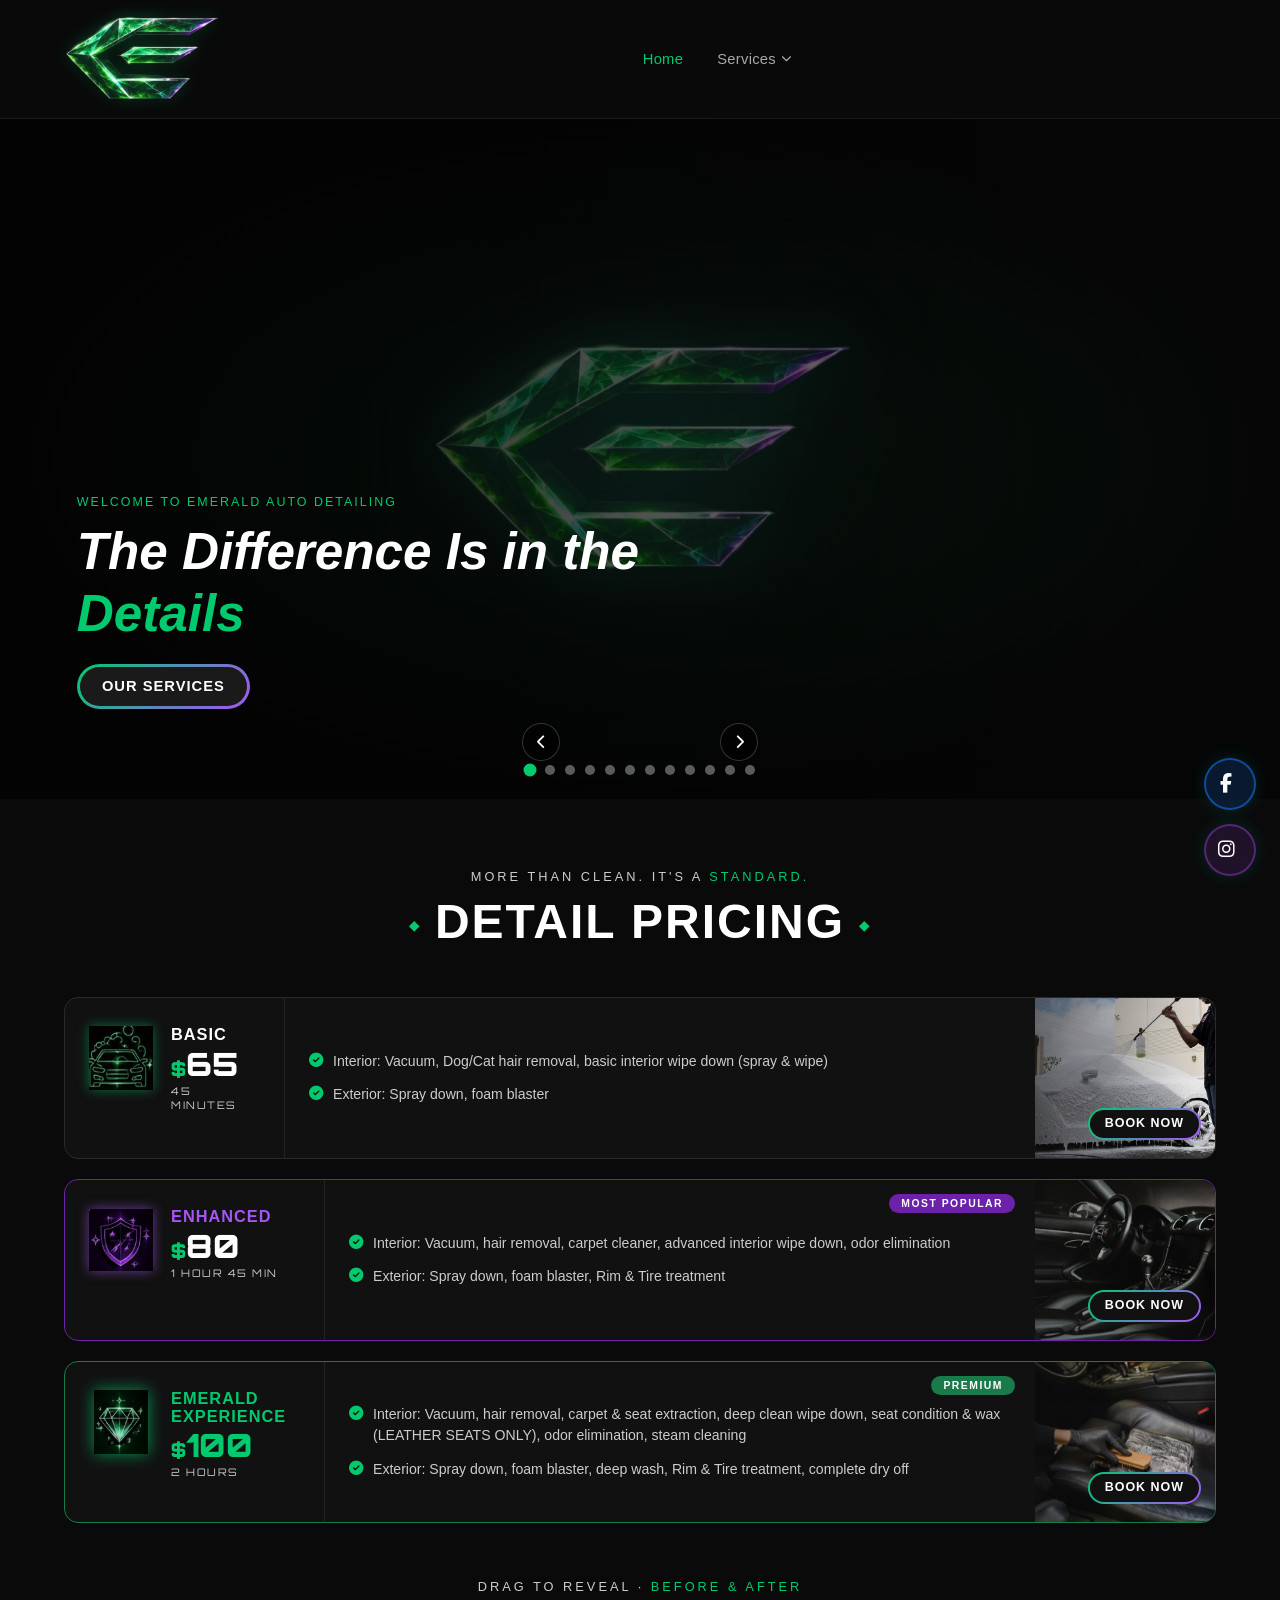
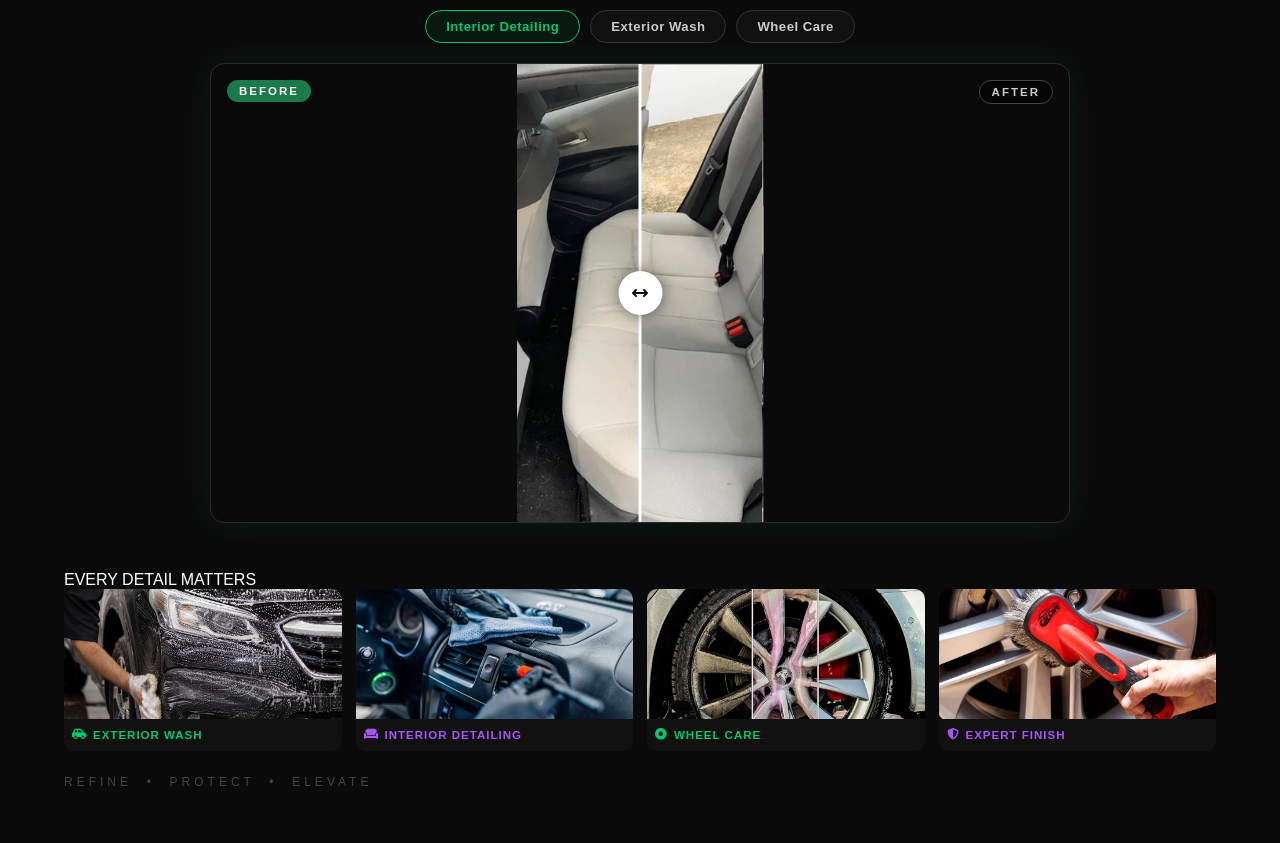
==== commit 5c01d7c5: "updates" ====
--- a/index.html
+++ b/index.html
@@ -4,8 +4,14 @@
   <meta charset="UTF-8" />
   <meta name="viewport" content="width=device-width, initial-scale=1.0" />
   <title>Emerald Auto Detailing</title>
-  <link rel="icon" type="image/png" href="Logos/logo.png" />
+  <link rel="icon" href="Logos/logo.png" type="image/png" sizes="any" />
+  <link rel="shortcut icon" href="Logos/logo.png" />
+  <link rel="apple-touch-icon" href="Logos/logo.png" />
+  <meta name="theme-color" content="#0a8c63" />
   <link rel="stylesheet" href="index.css" />
+  <link rel="preconnect" href="https://fonts.googleapis.com">
+  <link rel="preconnect" href="https://fonts.gstatic.com" crossorigin>
+  <link rel="stylesheet" href="https://fonts.googleapis.com/css2?family=Orbitron:wght@700;900&display=swap">
   <link rel="stylesheet" href="https://cdnjs.cloudflare.com/ajax/libs/font-awesome/6.5.0/css/all.min.css" />
 </head>
 <body>
@@ -28,7 +34,6 @@
         </div>
       </nav>
       <div class="nav-icons">
-        <a href="https://www.instagram.com/emerald_autodetailing11/" class="btn-book" target="_blank">Book Now</a>
         <button class="hamburger" id="hamburger"><i class="fas fa-bars"></i></button>
       </div>
     </div>
@@ -46,7 +51,6 @@
       </div>
       <div class="slide" data-bg="Imagenes de fondo/1.jpg" data-sub="PROFESSIONAL RESULTS, EVERY TIME" data-title="We Wash Your Car in <span>Under 15 Minutes</span>" data-btn="Book Now"></div>
       <div class="slide" data-bg="Imagenes de fondo/2.jpg" data-sub="PREMIUM CARE FOR YOUR VEHICLE" data-title="Showroom Shine <span>Guaranteed</span>" data-btn="See Our Services"></div>
-      <div class="slide" data-bg="Imagenes de fondo/3.jpg" data-sub="FIRST-TIME CUSTOMERS" data-title="Get <span>15% OFF</span> Your First Detail" data-btn="Claim Offer"></div>
       <div class="slide" data-bg="Our services/Exterior Wash/Imagenes/1.jpg" data-sub="EXTERIOR WASH" data-title="A Spotless Exterior <span>From Top to Bottom</span>" data-btn="Book Exterior Wash"></div>
       <div class="slide" data-bg="Our services/Exterior Wash/Imagenes/2.jpg" data-sub="HAND WASH &amp; DRY" data-title="No Brushes. <span>Just Hands &amp; Care.</span>" data-btn="Learn More"></div>
       <div class="slide" data-bg="Our services/Exterior Wash/Imagenes/3.jpg" data-sub="TIRE &amp; RIM SHINE" data-title="Every Detail <span>Makes the Difference</span>" data-btn="Book Now"></div>
@@ -61,7 +65,7 @@
     <div class="hero-content">
       <span class="hero-sub" id="heroSub"></span>
       <h1 id="heroTitle"></h1>
-      <a href="#services" class="btn-primary" id="heroBtn"></a>
+      <a href="#services" class="btn-primary glow-on-hover" id="heroBtn"></a>
     </div>
     <div class="hero-dots" id="heroDots"></div>
     <button class="hero-arrow left" id="heroPrev"><i class="fas fa-chevron-left"></i></button>
@@ -98,7 +102,7 @@
           <div class="pkg-feature"><i class="fas fa-circle-check"></i><span>Exterior: Spray down, foam blaster</span></div>
         </div>
         <div class="package-img" style="background-image: url('Services/Basic/1.jpg')"></div>
-        <button class="pkg-btn">Book Now</button>
+        <button class="pkg-btn glow-on-hover">Book Now</button>
       </div>
 
       <!-- ENHANCED -->
@@ -124,7 +128,7 @@
           <div class="pkg-feature"><i class="fas fa-circle-check"></i><span>Exterior: Spray down, foam blaster, Rim &amp; Tire treatment</span></div>
         </div>
         <div class="package-img" style="background-image: url('Services/Enhanced/1.jpg')"></div>
-        <button class="pkg-btn">Book Now</button>
+        <button class="pkg-btn glow-on-hover">Book Now</button>
       </div>
 
       <!-- EMERALD EXPERIENCE -->
@@ -150,7 +154,7 @@
           <div class="pkg-feature"><i class="fas fa-circle-check"></i><span>Exterior: Spray down, foam blaster, deep wash, Rim &amp; Tire treatment, complete dry off</span></div>
         </div>
         <div class="package-img" style="background-image: url('Services/Esmerald Experience/1.jpg')"></div>
-        <button class="pkg-btn">Book Now</button>
+        <button class="pkg-btn glow-on-hover">Book Now</button>
       </div>
 
     </div>
@@ -220,9 +224,15 @@
 
   </section>
 
+  <!-- FACEBOOK FLOAT -->
+  <a href="https://www.facebook.com/share/18xFt5k7B8/?mibextid=wwXIfr" class="float-btn facebook-float" target="_blank" aria-label="Book on Facebook">
+    <i class="fab fa-facebook-f"></i><span>Book on Facebook</span>
+    <div class="scan-line"></div>
+  </a>
   <!-- INSTAGRAM FLOAT -->
-  <a href="https://www.instagram.com/emerald_autodetailing11/" class="whatsapp-float" target="_blank">
+  <a href="https://www.instagram.com/emerald_autodetailing12?igsh=ZHlkOWl3OHluODk2&utm_source=qr" class="float-btn instagram-float" target="_blank" aria-label="Book on Instagram">
     <i class="fab fa-instagram"></i><span>Book on Instagram</span>
+    <div class="scan-line"></div>
   </a>
 
   <!-- SERVICE MODAL -->
@@ -251,7 +261,7 @@
 
         <!-- Before/After toggle -->
         <div class="modal-ba-wrap" id="modalBAWrap">
-          <button class="modal-ba-tab" id="modalBABtn" data-view="gallery"><i class="fas fa-arrows-left-right"></i> Before &amp; After</button>
+          <button class="modal-ba-tab glow-on-hover" id="modalBABtn" data-view="gallery"><i class="fas fa-arrows-left-right"></i> Before &amp; After</button>
         </div>
 
         <div class="modal-price">
@@ -260,7 +270,7 @@
         </div>
       </div>
       <div class="modal-footer">
-        <button class="btn-primary modal-btn" id="modalBookBtn">Book This Service</button>
+        <button class="btn-primary modal-btn glow-on-hover" id="modalBookBtn">Book This Service</button>
       </div>
       <!-- QUOTE FORM -->
       <div class="modal-form" id="modalForm">
@@ -274,16 +284,36 @@
             <input type="text" id="qCar" placeholder="Car Make &amp; Model (e.g. Toyota Camry)" required />
             <input type="text" id="qYear" placeholder="Year" required />
           </div>
-          <select id="qTime">
-            <option value="">Preferred Time</option>
-            <option>Morning (8am – 12pm)</option>
-            <option>Afternoon (12pm – 4pm)</option>
-            <option>Evening (4pm – 7pm)</option>
-          </select>
+         <div class="form-field date-field">
+            <label class="field-label">Select a Date</label>
+            <button type="button" class="date-trigger" id="dateTrigger">
+              <i class="fa-solid fa-calendar-days"></i>
+              <span id="dateTriggerLabel">Choose a date</span>
+            </button>
+
+            <div class="quote-calendar" id="quoteCalendar">
+              <div class="qc-header">
+                <button type="button" class="qc-nav" id="qcPrev"><i class="fa-solid fa-chevron-left"></i></button>
+                <span class="qc-month" id="qcMonthLabel"></span>
+                <button type="button" class="qc-nav" id="qcNext"><i class="fa-solid fa-chevron-right"></i></button>
+              </div>
+              <div class="qc-weekdays">
+                <span>Su</span><span>Mo</span><span>Tu</span><span>We</span><span>Th</span><span>Fr</span><span>Sa</span>
+              </div>
+              <div class="qc-days" id="qcDays"></div>
+            </div>
+            <input type="hidden" id="selectedDate" name="selectedDate" required>
+          </div>
+
+          <div class="form-field" id="timeSlotWrap" style="display:none;">
+            <label class="field-label">Preferred Time</label>
+            <div class="time-slots" id="timeSlots"></div>
+            <input type="hidden" id="selectedTime" name="selectedTime" required>
+          </div>
           <textarea id="qNotes" placeholder="Additional notes (optional)" rows="2"></textarea>
           <div class="form-actions">
-            <button type="button" id="formBack"><i class="fas fa-arrow-left"></i> Back</button>
-            <button type="submit" class="btn-primary"><i class="fas fa-paper-plane"></i> Send</button>
+            <button type="button" id="formBack" class="glow-on-hover"><i class="fas fa-arrow-left"></i> Back</button>
+            <button type="submit" class="btn-primary glow-on-hover"><i class="fas fa-paper-plane"></i> Send</button>
           </div>
         </form>
         <!-- Copy message step -->
@@ -291,9 +321,10 @@
           <p class="copy-instruction"><i class="fas fa-circle-check"></i> Your quote is ready! Choose how to send it:</p>
           <textarea class="copy-box" id="copyBox" readonly rows="7"></textarea>
           <div class="form-actions">
-            <button type="button" id="copyBtn"><i class="fas fa-copy"></i> Copy</button>
-            <a href="https://www.instagram.com/emerald_autodetailing11/" class="btn-primary" target="_blank"><i class="fab fa-instagram"></i> Instagram</a>
-            <a id="smsBtn" class="btn-primary" target="_blank"><i class="fas fa-comment-sms"></i> iMessage <span class="mobile-only-tag"><i class="fab fa-apple"></i><i class="fab fa-android"></i> Mobile Only</span></a>
+            <button type="button" id="copyBtn" class="glow-on-hover"><i class="fas fa-copy"></i> Copy</button>
+            <a href="https://www.facebook.com/share/18xFt5k7B8/?mibextid=wwXIfr" class="btn-primary glow-on-hover" target="_blank"><i class="fab fa-facebook-f"></i> Facebook</a>
+            <a href="https://www.instagram.com/emerald_autodetailing12?igsh=ZHlkOWl3OHluODk2&utm_source=qr" class="btn-primary glow-on-hover" target="_blank"><i class="fab fa-instagram"></i> Instagram</a>
+            <a id="smsBtn" class="btn-primary glow-on-hover" target="_blank"><i class="fas fa-comment-sms"></i> iMessage <span class="mobile-only-tag"><i class="fab fa-apple"></i><i class="fab fa-android"></i> Mobile Only</span></a>
           </div>
         </div>
       </div>
--- a/index.css
+++ b/index.css
@@ -10,6 +10,8 @@
   --white: #ffffff;
   --gray: #cccccc;
 }
+
+@import url('https://fonts.googleapis.com/css2?family=Orbitron:wght@700;900&display=swap');
 
 * { margin: 0; padding: 0; box-sizing: border-box; }
 
@@ -388,11 +390,70 @@
   justify-content: center;
 }
 
+.modal-btn {
+  background: transparent !important;
+  border-color: rgba(255,255,255,0.18) !important;
+  box-shadow: none !important;
+}
+
+.modal-btn:after {
+  display: none;
+}
+
+.modal-btn:hover {
+  background: rgba(255,255,255,0.08) !important;
+}
+
 .btn-primary:hover {
   background:
     linear-gradient(135deg, var(--green-dark), var(--purple-dark)) padding-box,
     linear-gradient(135deg, var(--green), var(--purple)) border-box;
   transform: scale(1.04);
+}
+
+/* ===== GLOW ON HOVER ===== */
+.glow-on-hover {
+  position: relative;
+  z-index: 0;
+}
+
+.glow-on-hover:before {
+  content: '';
+  background: linear-gradient(45deg, #ff0000, #ff7300, #fffb00, #48ff00, #00ffd5, #002bff, #7a00ff, #ff00c8, #ff0000);
+  position: absolute;
+  top: -2px;
+  left: -2px;
+  background-size: 400%;
+  z-index: -1;
+  filter: blur(5px);
+  width: calc(100% + 4px);
+  height: calc(100% + 4px);
+  animation: glowing 20s linear infinite;
+  opacity: 0;
+  transition: opacity 0.3s ease-in-out;
+  border-radius: 9em;
+}
+
+.glow-on-hover:after {
+  z-index: -1;
+  content: '';
+  position: absolute;
+  width: 100%;
+  height: 100%;
+  background: inherit;
+  left: 0;
+  top: 0;
+  border-radius: 9em;
+}
+
+.glow-on-hover:hover:before {
+  opacity: 1;
+}
+
+@keyframes glowing {
+  0% { background-position: 0 0; }
+  50% { background-position: 400% 0; }
+  100% { background-position: 0 0; }
 }
 
 /* Dots */
@@ -572,7 +633,7 @@
 .package-left {
   padding: 28px 24px;
   display: flex;
-  align-items: center;
+  align-items: flex-start;
   gap: 18px;
   border-right: 1px solid #222;
 }
@@ -603,12 +664,27 @@
   filter: drop-shadow(0 0 8px rgba(0,201,110,0.7));
 }
 
+.package-title-wrap {
+  display: flex;
+  flex-direction: column;
+  min-width: 0;
+}
+
 .package-name {
-  font-size: 1.2rem;
+  font-size: 1.02rem;
   font-weight: 900;
   color: var(--white);
   letter-spacing: 1px;
-  line-height: 1.2;
+  line-height: 1.08;
+  white-space: normal;
+  word-break: normal;
+  overflow-wrap: break-word;
+}
+
+/* Give featured/premium cards a slightly wider left column so names don't break mid-word */
+.package-card.featured,
+.package-card.premium {
+  grid-template-columns: 260px 1fr 180px;
 }
 
 .package-name.purple { color: var(--purple); }
@@ -618,7 +694,7 @@
   font-size: 2rem;
   font-weight: 900;
   color: var(--white);
-  font-family: 'Arial Black', sans-serif;
+  font-family: 'Orbitron', sans-serif;
   line-height: 1;
   margin: 4px 0;
 }
@@ -631,6 +707,7 @@
   letter-spacing: 1.5px;
   color: var(--gray);
   text-transform: uppercase;
+  font-family: 'Orbitron', sans-serif;
 }
 
 /* Features */
@@ -797,6 +874,31 @@
   font-size: 1rem;
   box-shadow: 0 0 16px rgba(0,0,0,0.5);
   pointer-events: none;
+}
+
+/* Responsive: stack package cards on small screens */
+@media (max-width: 880px) {
+  .package-card {
+    grid-template-columns: 1fr;
+    grid-template-rows: auto 1fr auto;
+  }
+  .package-left {
+    border-right: none;
+    padding: 16px 18px;
+    display: flex;
+    align-items: center;
+    gap: 12px;
+    order: 1;
+  }
+  .package-icon { width: 56px; height: 56px; }
+  .package-icon img { width: 56px; height: 56px; }
+  .package-title-wrap { min-width: 0; }
+  .package-name { font-size: 1rem; line-height: 1.05; }
+  .package-price { font-size: 1.6rem; }
+  .package-duration { font-size: 0.7rem; }
+  .package-img { min-height: 180px; order: 2; }
+  .package-features { padding: 16px 18px; order: 3; }
+  .pkg-btn { position: static; margin: 12px 18px; width: calc(100% - 36px); order: 4; }
 }
 
 .ba-label {
@@ -1100,8 +1202,7 @@
   position: sticky;
   bottom: 0;
   z-index: 20;
-  background: rgba(17,17,17,0.96);
-  border-top: 1px solid rgba(255,255,255,0.08);
+  background: transparent;
   padding: 10px 20px;
   display: flex;
   justify-content: center;
@@ -1209,6 +1310,8 @@
 
 .modal-form textarea { resize: none; }
 
+
+
 .form-actions {
   display: flex;
   gap: 8px;
@@ -1217,8 +1320,10 @@
   position: sticky;
   bottom: 86px;
   z-index: 22;
-  background: linear-gradient(180deg, rgba(17,17,17,0), rgba(17,17,17,0.96));
+  background: transparent;
   padding: 12px 0 10px;
+  row-gap: 14px;        /* ← más separación vertical entre filas */
+  column-gap: 10px;     /* ← separación horizontal */
 }
 
 .form-actions button[type="button"] {
@@ -1226,28 +1331,15 @@
   border: 1px solid #333;
   color: var(--gray);
   padding: 10px 18px;
-  border-radius: 8px;
+  border-radius: 9em;
   cursor: pointer;
   font-size: 0.88rem;
   transition: background 0.2s;
   display: flex;
   align-items: center;
   gap: 6px;
-}
-
-.form-actions button[type="button"]:hover { background: #2a2a2a; }
-
-.form-actions .btn-primary {
-  flex: 1;
-  margin-top: 0;
-  text-align: center;
-  border: none;
-  cursor: pointer;
-  font-family: inherit;
-  display: flex;
-  align-items: center;
-  justify-content: center;
-  gap: 8px;
+  position: relative;
+  z-index: 0;
 }
 
 /* Copy step */
@@ -1287,13 +1379,15 @@
   border: 1px solid #444;
   color: var(--white);
   padding: 10px 18px;
-  border-radius: 8px;
+  border-radius: 9em;
   cursor: pointer;
   font-size: 0.88rem;
   display: flex;
   align-items: center;
   gap: 6px;
   transition: background 0.2s;
+  position: relative;
+  z-index: 0;
 }
 
 #copyBtn.copied {
@@ -1319,6 +1413,8 @@
   cursor: pointer;
   letter-spacing: 0.5px;
   transition: border-color 0.2s, color 0.2s, background 0.2s;
+  position: relative;
+  z-index: 0;
 }
 
 #modalBABtn.active {
@@ -1381,7 +1477,7 @@
 .modal-price-amount {
   font-size: 1.6rem;
   font-weight: 900;
-  font-family: 'Arial Black', sans-serif;
+  font-family: 'Orbitron', sans-serif;
   color: var(--white);
 }
 
@@ -1398,28 +1494,90 @@
   vertical-align: middle;
 }
 
-/* ===== WHATSAPP FLOAT ===== */
-.whatsapp-float {
+/* ===== FLOAT BUTTONS ===== */
+.float-btn {
   position: fixed;
+  right: 24px;
   bottom: 24px;
-  right: 24px;
-  background: linear-gradient(135deg, #833ab4, #fd1d1d, #fcb045);
-  color: var(--white);
-  padding: 13px 20px;
-  border-radius: 50px;
+  color: var(--white);
+  width: 52px;
+  height: 52px;
+  padding: 0;
+  border-radius: 50%;
   font-weight: 700;
   font-size: 0.9rem;
-  display: flex;
-  align-items: center;
+  display: inline-flex;
+  align-items: center;
+  justify-content: center;
   gap: 8px;
-  box-shadow: 0 4px 20px rgba(131,58,180,0.45);
+  overflow: hidden;
+  border: 2px solid rgba(0, 255, 255, 0.2);
+  background: rgba(0, 255, 255, 0.08);
+  box-shadow: 0 0 18px rgba(0, 255, 255, 0.12);
+  backdrop-filter: blur(8px);
   z-index: 999;
-  transition: transform 0.2s;
-}
-
-.whatsapp-float:hover { transform: scale(1.05); }
-
-.whatsapp-float i { font-size: 1.2rem; }
+  transition: width 0.25s ease, padding 0.25s ease, transform 0.2s ease, background 0.2s ease;
+}
+
+.float-btn:hover,
+.float-btn:focus-visible {
+  width: auto;
+  min-width: 150px;
+  padding: 0 16px;
+  border-radius: 50px;
+  transform: scale(1.05);
+}
+
+.float-btn i {
+  position: relative;
+  z-index: 2;
+  font-size: 1.2rem;
+}
+
+.float-btn span {
+  display: inline-block;
+  opacity: 0;
+  max-width: 0;
+  overflow: hidden;
+  transition: opacity 0.25s ease, max-width 0.25s ease;
+  white-space: nowrap;
+}
+
+.float-btn:hover span,
+.float-btn:focus-visible span {
+  opacity: 1;
+  max-width: 160px;
+}
+
+.float-btn .scan-line {
+  position: absolute;
+  inset: 0;
+  width: 100%;
+  height: 2px;
+  background: linear-gradient(to right, transparent, rgba(0, 255, 255, 0.8), transparent);
+  top: -10%;
+  animation: scan 2s linear infinite;
+  filter: blur(1px);
+  pointer-events: none;
+  z-index: 1;
+}
+
+.facebook-float {
+  bottom: 90px;
+  background: rgba(24, 119, 242, 0.18);
+  border-color: rgba(24, 119, 242, 0.55);
+}
+
+.instagram-float {
+  bottom: 24px;
+  background: rgba(131, 58, 180, 0.18);
+  border-color: rgba(131, 58, 180, 0.55);
+}
+
+@keyframes scan {
+  0% { top: -10%; }
+  100% { top: 110%; }
+}
 
 /* ===== RESPONSIVE ===== */
 @media (max-width: 768px) {
@@ -1428,19 +1586,22 @@
   .hero { height: 420px; }
   .footer-top { grid-template-columns: 1fr; gap: 28px; }
   .services-grid { grid-template-columns: repeat(2, 1fr); }
-  .whatsapp-float {
+  .float-btn {
     padding: 0;
     width: 52px;
     height: 52px;
     border-radius: 50%;
     justify-content: center;
   }
-  .whatsapp-float span { display: none; }
-  .whatsapp-float i { margin: 0; }
-
-  .package-card {
+  .float-btn span { display: none; }
+  .float-btn i { margin: 0; }
+
+  .package-card,
+  .package-card.featured,
+  .package-card.premium {
     grid-template-columns: 1fr;
-    grid-template-rows: auto;
+    grid-template-rows: auto 1fr auto;
+    border-radius: 16px;
   }
 
   .package-left {
@@ -1452,92 +1613,66 @@
     gap: 10px;
     border-right: none;
     border-bottom: 1px solid #222;
-  }
-
-  .package-name,
-  .package-price,
+    order: 1;
+    width: 100%;
+  }
+
+  .package-left .package-icon {
+    width: 50px;
+    height: 50px;
+  }
+
+  .package-name {
+    font-size: 0.92rem;
+    line-height: 1.18;
+    letter-spacing: 0.15px;
+    word-break: normal;
+    overflow-wrap: normal;
+    hyphens: none;
+    max-width: 100%;
+    white-space: normal;
+    text-align: center;
+    padding: 0 4px;
+  }
+
+  .package-card.featured .package-name,
+  .package-card.premium .package-name {
+    font-size: 0.95rem;
+  }
+
+  .package-price {
+    font-size: 1.55rem;
+    text-align: center;
+    width: 100%;
+  }
+
   .package-duration {
+    font-size: 0.7rem;
     width: 100%;
   }
-
-  .package-price {
-    text-align: center;
-  }
-
-  .package-features {
-    padding: 18px;
-  }
-
-  .package-img {
-    min-height: 220px;
-  }
-
-  .pkg-btn {
-    position: relative;
-    width: auto;
-    margin: 14px 18px 18px;
-    right: auto;
-    bottom: auto;
-  }
-
-  .pkg-badge {
-    top: 14px;
-    right: 18px;
-  }
-
-  .ba-container {
-    max-width: 100%;
-    height: 320px;
-  }
-
-  .packages {
-    gap: 18px;
-    padding: 0 12px;
-  }
-
-  .package-card {
-    grid-template-columns: 1fr;
-    grid-template-rows: auto;
-    border-radius: 16px;
-  }
-
-  .package-left {
-    padding: 18px 18px 16px;
-    display: flex;
-    flex-direction: column;
-    align-items: center;
-    text-align: center;
-    gap: 10px;
-    border-right: none;
-    border-bottom: 1px solid #222;
-  }
-
-  .package-left .package-icon {
-    width: 56px;
-    height: 56px;
-  }
-
-  .package-name { font-size: 1.05rem; }
-  .package-price { font-size: 1.7rem; }
-  .package-duration { font-size: 0.7rem; }
-
-  .package-price { text-align: center; }
 
   .package-features {
     padding: 16px;
     gap: 10px;
-  }
-
-  .pkg-feature { font-size: 0.84rem; }
-
-  .package-img { min-height: 220px; }
+    order: 3;
+  }
+
+  .pkg-feature {
+    font-size: 0.84rem;
+  }
+
+  .package-img {
+    min-height: 220px;
+    order: 2;
+  }
 
   .pkg-btn {
     position: relative;
-    width: auto;
-    margin: 14px 16px 16px;
+    width: calc(100% - 36px);
+    margin: 14px 18px 16px;
     right: auto;
     bottom: auto;
+    order: 4;
   }
 
   .pkg-badge {
@@ -1631,3 +1766,216 @@
   vertical-align: middle;
   margin-left: 4px;
 }
+.field-label {
+  display: block;
+  font-size: 0.75rem;
+  letter-spacing: 1px;
+  text-transform: uppercase;
+  color: var(--green);
+  margin-bottom: 8px;
+  font-weight: 700;
+}
+
+.quote-calendar {
+  background: #111;
+  border: 1px solid #2a2a2a;
+  border-radius: 12px;
+  padding: 14px;
+  margin-bottom: 14px;
+}
+
+.qc-header {
+  display: flex;
+  align-items: center;
+  justify-content: space-between;
+  margin-bottom: 10px;
+}
+
+.qc-month {
+  font-weight: 800;
+  font-size: 0.92rem;
+  letter-spacing: 0.5px;
+  color: var(--white);
+}
+
+.qc-nav {
+  background: #1a1a1a;
+  border: 1px solid #333;
+  color: var(--white);
+  width: 30px;
+  height: 30px;
+  border-radius: 50%;
+  cursor: pointer;
+  display: flex;
+  align-items: center;
+  justify-content: center;
+  transition: background 0.2s, border-color 0.2s;
+}
+.qc-nav:hover { background: var(--green-dark); border-color: var(--green); }
+
+.qc-weekdays {
+  display: grid;
+  grid-template-columns: repeat(7, 1fr);
+  text-align: center;
+  font-size: 0.68rem;
+  color: #777;
+  margin-bottom: 4px;
+  letter-spacing: 0.5px;
+}
+
+.qc-days {
+  display: grid;
+  grid-template-columns: repeat(7, 1fr);
+  gap: 4px;
+}
+
+.qc-day {
+  aspect-ratio: 1;
+  display: flex;
+  align-items: center;
+  justify-content: center;
+  border-radius: 8px;
+  font-size: 0.82rem;
+  color: var(--gray);
+  cursor: pointer;
+  background: transparent;
+  border: 1px solid transparent;
+  transition: background 0.2s, border-color 0.2s, color 0.2s;
+}
+
+.qc-day.empty { visibility: hidden; cursor: default; }
+
+.qc-day.disabled {
+  color: #3a3a3a;
+  cursor: not-allowed;
+  text-decoration: line-through;
+}
+
+.qc-day.today { border-color: rgba(0,201,110,0.4); }
+
+.qc-day:not(.disabled):not(.empty):hover {
+  background: rgba(0,201,110,0.12);
+  color: var(--white);
+}
+
+.qc-day.selected {
+  background: linear-gradient(135deg, var(--green), var(--purple));
+  color: #fff;
+  font-weight: 700;
+}
+
+.time-slots {
+  display: flex;
+  flex-wrap: wrap;
+  gap: 8px;
+}
+
+.time-chip {
+  flex: 1 1 auto;
+  min-width: 130px;
+  background: #111;
+  border: 1px solid #2a2a2a;
+  color: var(--gray);
+  padding: 12px 14px;
+  border-radius: 10px;
+  font-size: 0.85rem;
+  cursor: pointer;
+  text-align: left;
+  transition: border-color 0.2s, background 0.2s, color 0.2s;
+}
+
+.time-chip strong {
+  display: block;
+  font-size: 0.9rem;
+  color: var(--white);
+  margin-bottom: 2px;
+}
+
+.time-chip:hover {
+  border-color: var(--green);
+  background: rgba(0,201,110,0.06);
+}
+
+.time-chip.selected {
+  border-color: var(--green);
+  background: rgba(0,201,110,0.12);
+  color: var(--white);
+}
+
+.time-chip small {
+  display: block;
+  font-size: 0.7rem;
+  color: #777;
+  margin-top: 4px;
+}
+
+.time-chip.disabled {
+  opacity: 0.4;
+  cursor: not-allowed;
+  pointer-events: none;
+}
+
+.time-chip.disabled small {
+  color: #c0392b;
+}
+
+.date-field {
+  position: relative;
+}
+
+
+.date-trigger {
+  width: 100%;
+  background: #111;
+  border: 1px solid #2a2a2a;
+  color: var(--gray);
+  padding: 12px 14px;
+  border-radius: 10px;
+  font-size: 0.9rem;
+  cursor: pointer;
+  display: flex;
+  align-items: center;
+  gap: 10px;
+  text-align: left;
+  font-family: inherit;
+  transition: border-color 0.2s, background 0.2s;
+}
+
+.date-trigger i {
+  color: var(--green);
+  font-size: 1rem;
+}
+
+.date-trigger:hover {
+  border-color: var(--green);
+}
+
+.date-trigger.has-date span {
+  color: var(--white);
+  font-weight: 600;
+}
+
+.date-trigger.open {
+  border-color: var(--green);
+  background: rgba(0,201,110,0.06);
+}
+
+/* El calendario ahora flota encima en vez de estar siempre visible */
+.quote-calendar {
+  display: none;
+  position: absolute;
+  top: calc(100% + 6px);
+  left: 0;
+  right: 0;
+  z-index: 30;
+  background: #111;
+  border: 1px solid #2a2a2a;
+  border-radius: 12px;
+  padding: 14px;
+  margin-bottom: 0;
+  box-shadow: 0 16px 40px rgba(0,0,0,0.6);
+}
+
+.quote-calendar.open {
+  display: block;
+}
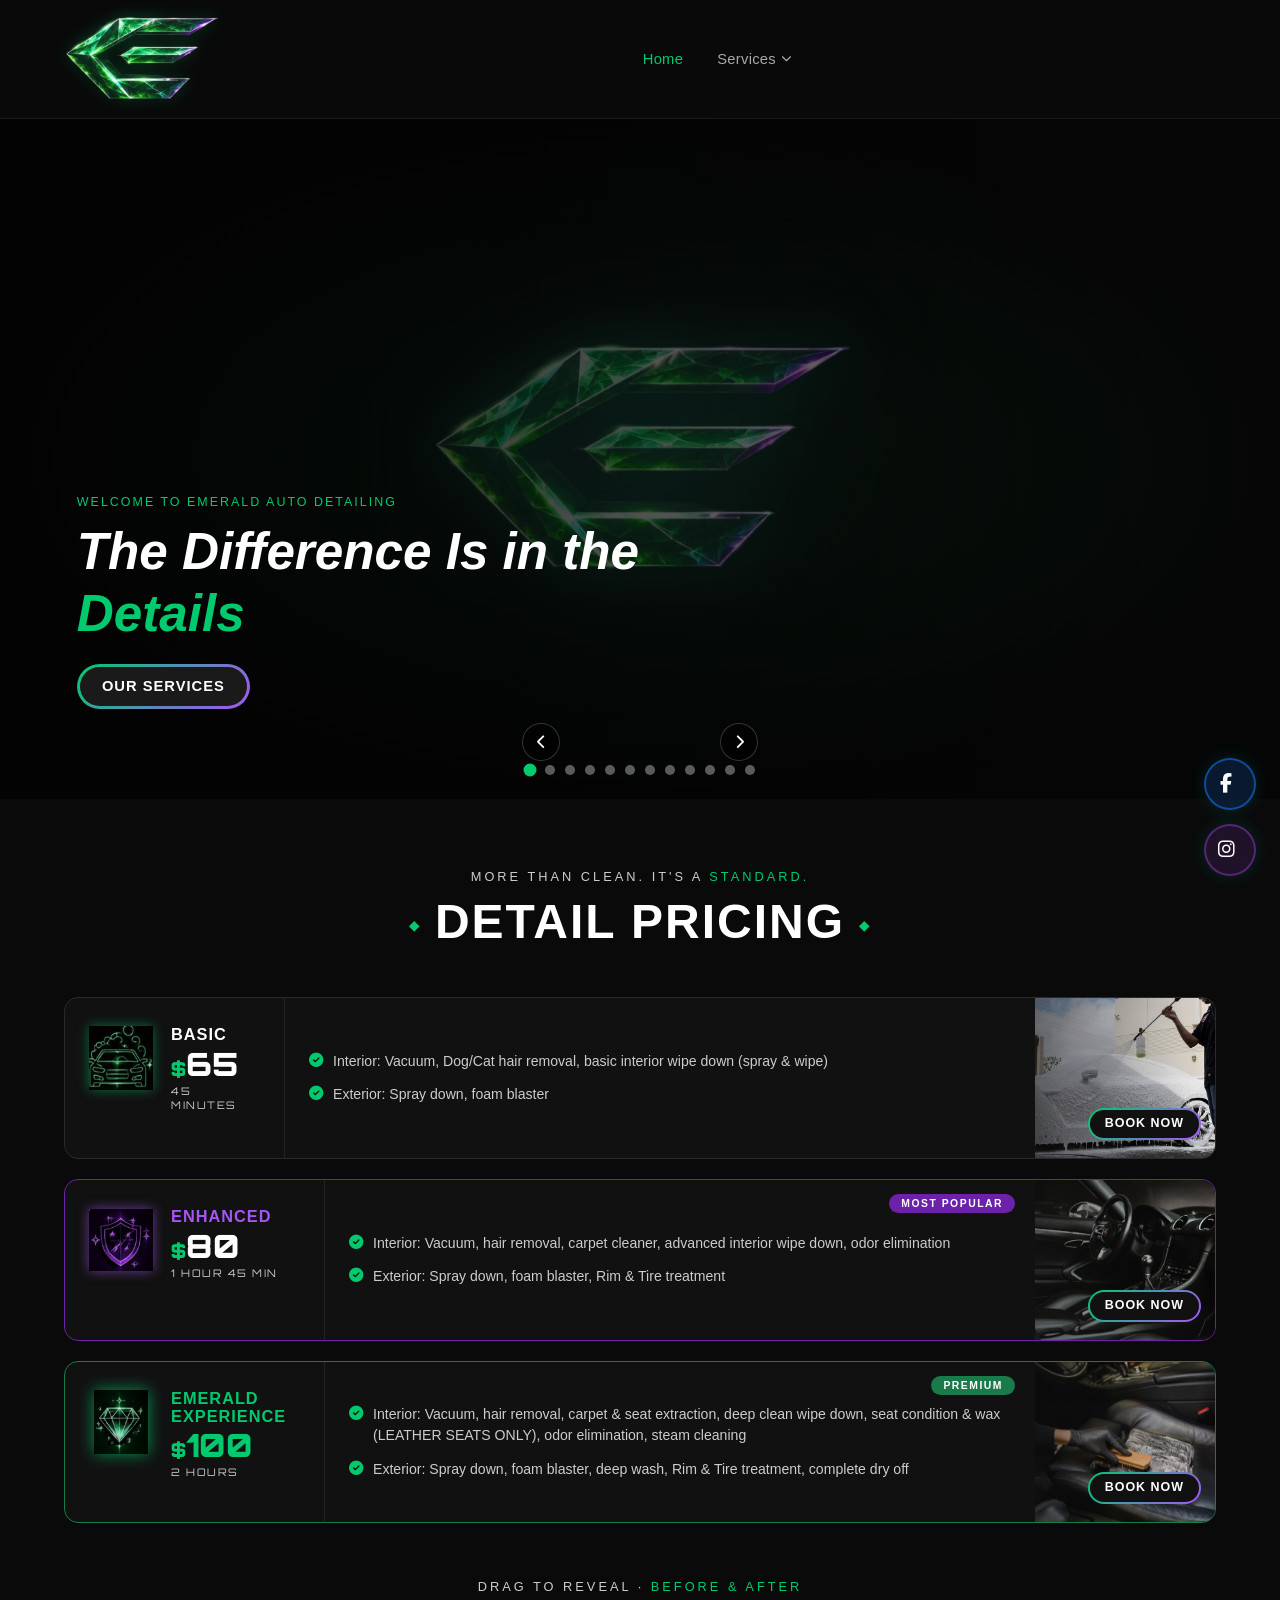
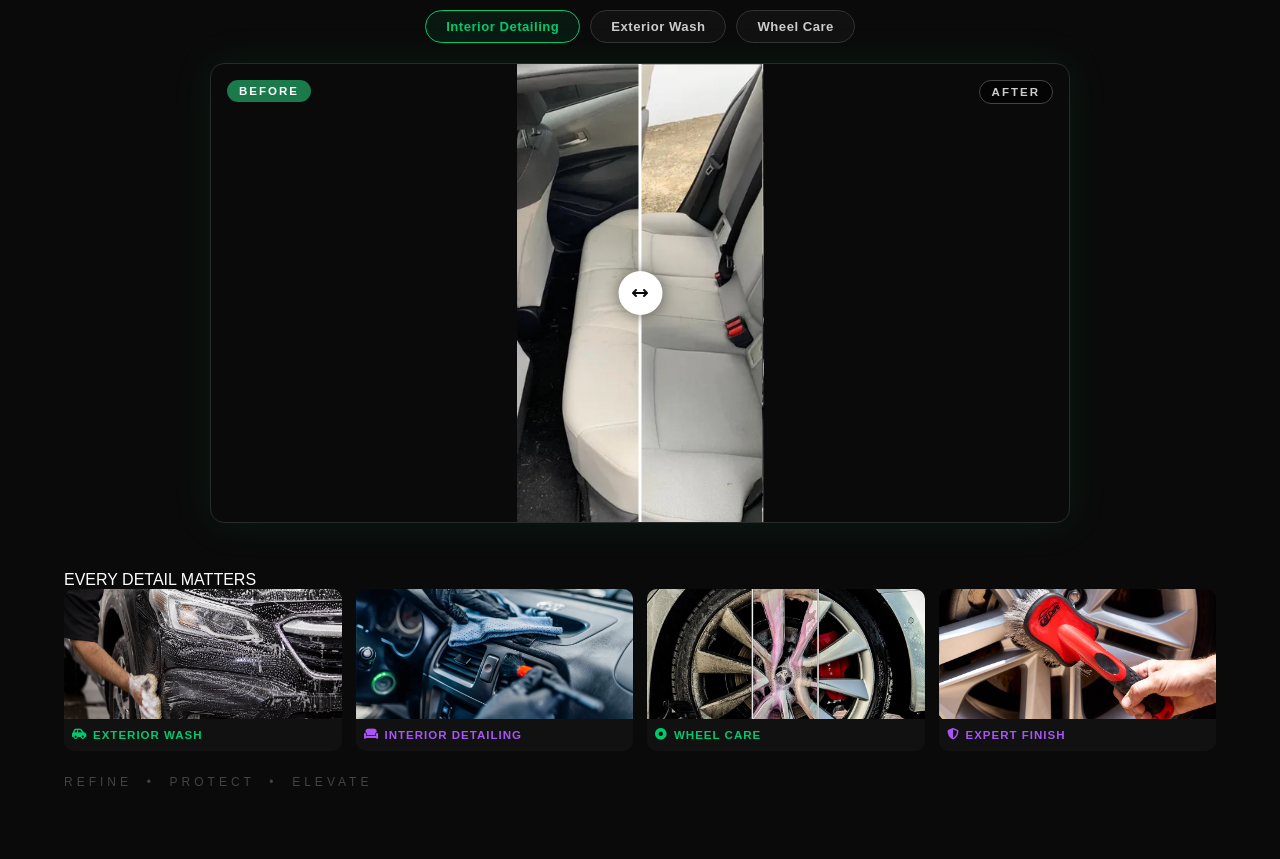
==== commit fa144b8b: "updates" ====
--- a/index.html
+++ b/index.html
@@ -81,7 +81,7 @@
     <div class="packages">
 
       <!-- BASIC -->
-      <div class="package-card" data-service="basic" data-price="65"
+      <div class="package-card" data-service="basic" data-price="65" data-duration="45"
         data-images="Services/Basic/1.jpg|Services/Basic/2.jpg|Services/Basic/3.jpg|Services/Basic/4.jpg"
         data-before="Our services/Exterior Wash/Imagenes/4.jpg"
         data-after="Our services/Exterior Wash/Imagenes/5.jpg"
@@ -106,7 +106,7 @@
       </div>
 
       <!-- ENHANCED -->
-      <div class="package-card featured" data-service="enhanced" data-price="80"
+      <div class="package-card featured" data-service="enhanced" data-price="80" data-duration="105"
         data-images="Services/Enhanced/1.jpg|Services/Enhanced/2.jpg|Services/Enhanced/3.jpg|Services/Enhanced/4.webp"
         data-before="Our services/Interior Detailing/imagenes/4.png"
         data-after="Our services/Interior Detailing/imagenes/5.png"
@@ -131,8 +131,8 @@
         <button class="pkg-btn glow-on-hover">Book Now</button>
       </div>
 
-      <!-- EMERALD EXPERIENCE -->
-      <div class="package-card premium" data-service="emerald" data-price="100"
+     <!-- EMERALD EXPERIENCE -->
+      <div class="package-card premium" data-service="emerald" data-price="100" data-duration="120"
         data-images="Services/Esmerald Experience/1.jpg|Services/Esmerald Experience/2.jpg|Services/Esmerald Experience/3.webp|Services/Esmerald Experience/4.jpg|Services/Esmerald Experience/5.jpg"
         data-before="Our services/Wheel Care/imagenes/5.jpg"
         data-after="Our services/Wheel Care/imagenes/4.jpg"
@@ -305,9 +305,10 @@
             <input type="hidden" id="selectedDate" name="selectedDate" required>
           </div>
 
-          <div class="form-field" id="timeSlotWrap" style="display:none;">
+         <div class="form-field" id="timeSlotWrap" style="display:none;">
             <label class="field-label">Preferred Time</label>
             <div class="time-slots" id="timeSlots"></div>
+            <p class="time-disclaimer"><i class="fas fa-circle-info"></i> Exact start time is subject to confirmation based on technician availability.</p>
             <input type="hidden" id="selectedTime" name="selectedTime" required>
           </div>
           <textarea id="qNotes" placeholder="Additional notes (optional)" rows="2"></textarea>
--- a/index.css
+++ b/index.css
@@ -1872,13 +1872,13 @@
 
 .time-chip {
   flex: 1 1 auto;
-  min-width: 130px;
+  min-width: 110px;
   background: #111;
   border: 1px solid #2a2a2a;
   color: var(--gray);
-  padding: 12px 14px;
+  padding: 10px 12px;
   border-radius: 10px;
-  font-size: 0.85rem;
+  font-size: 0.8rem;
   cursor: pointer;
   text-align: left;
   transition: border-color 0.2s, background 0.2s, color 0.2s;
@@ -1917,6 +1917,45 @@
 
 .time-chip.disabled small {
   color: #c0392b;
+}
+
+.time-period-group {
+  margin-bottom: 16px;
+}
+
+.time-period-group:last-child {
+  margin-bottom: 0;
+}
+
+.time-period-label {
+  font-size: 0.72rem;
+  font-weight: 700;
+  letter-spacing: 0.5px;
+  color: var(--gray);
+  text-transform: uppercase;
+  margin-bottom: 8px;
+}
+
+.time-options {
+  display: flex;
+  flex-wrap: wrap;
+  gap: 8px;
+}
+
+.time-disclaimer {
+  display: flex;
+  align-items: flex-start;
+  gap: 6px;
+  font-size: 0.76rem;
+  color: var(--gray);
+  margin-top: 10px;
+  line-height: 1.4;
+}
+
+.time-disclaimer i {
+  color: var(--green);
+  margin-top: 2px;
+  flex-shrink: 0;
 }
 
 .date-field {
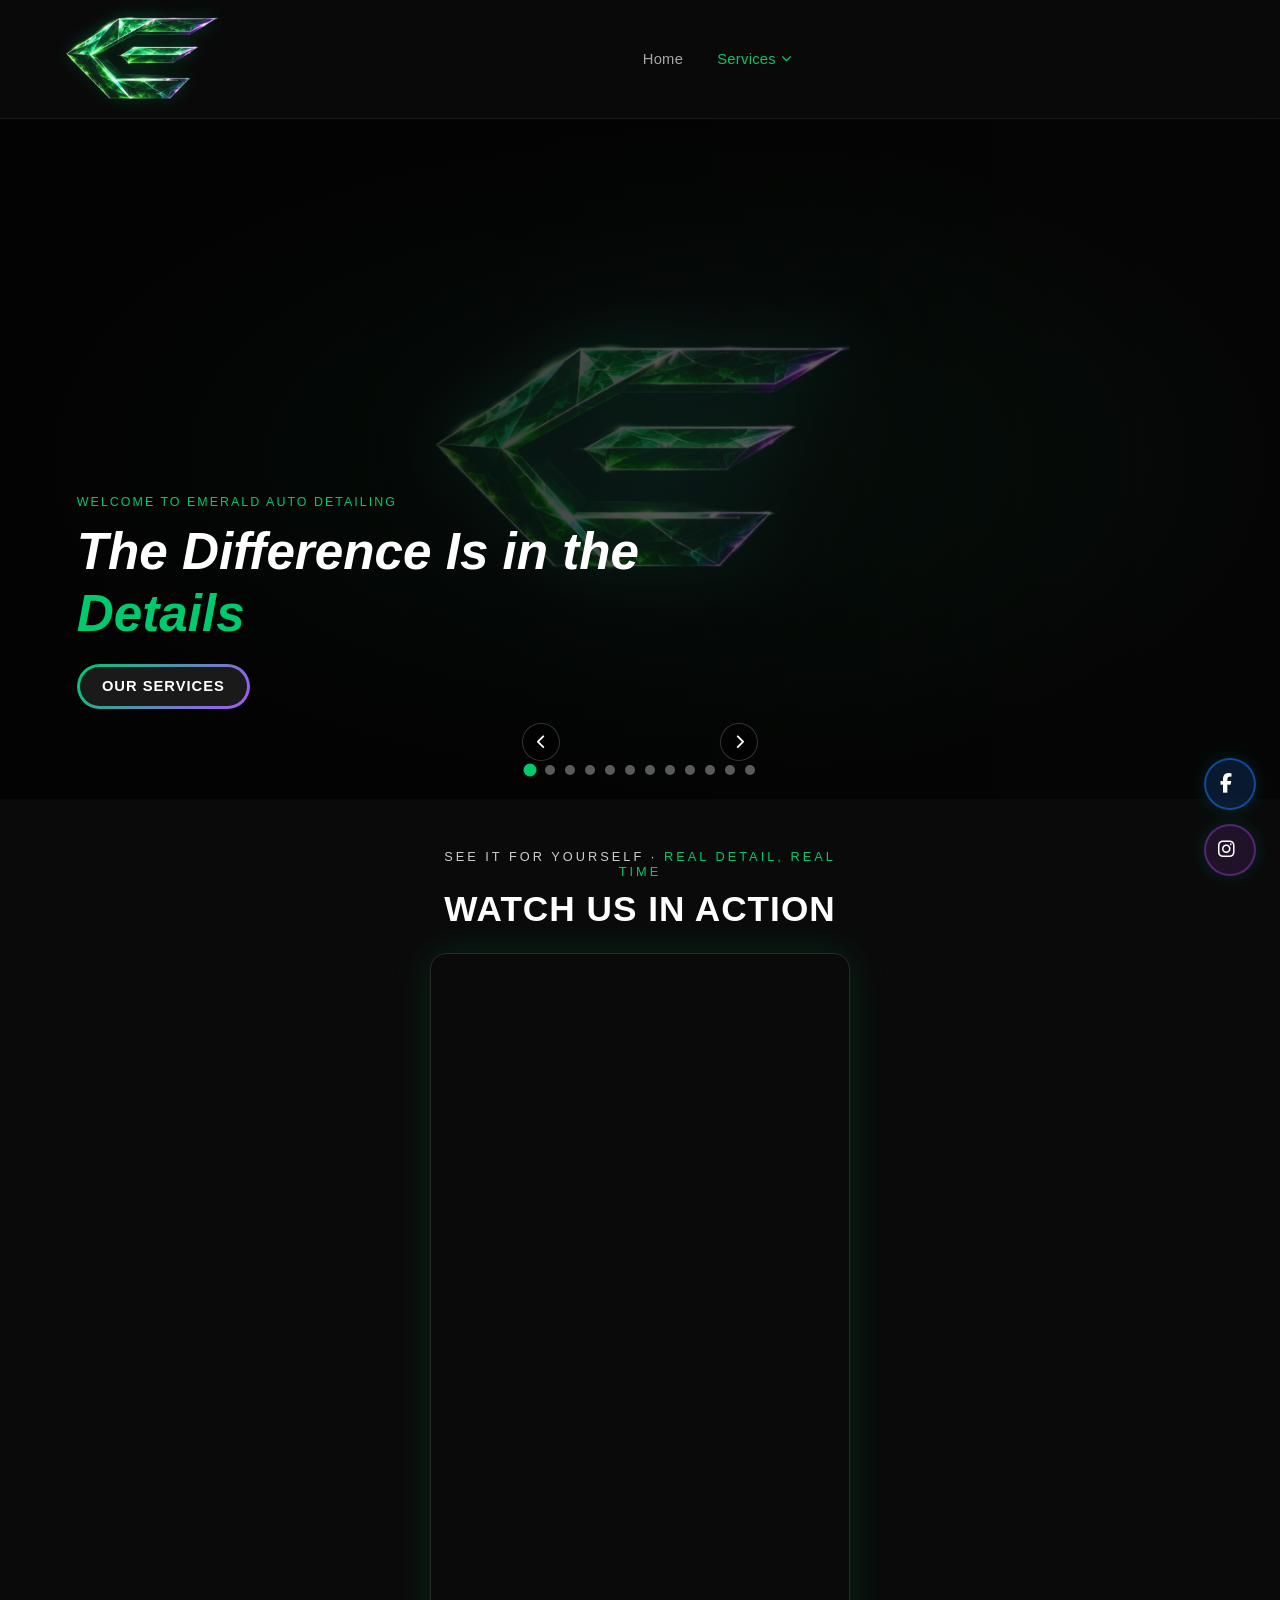
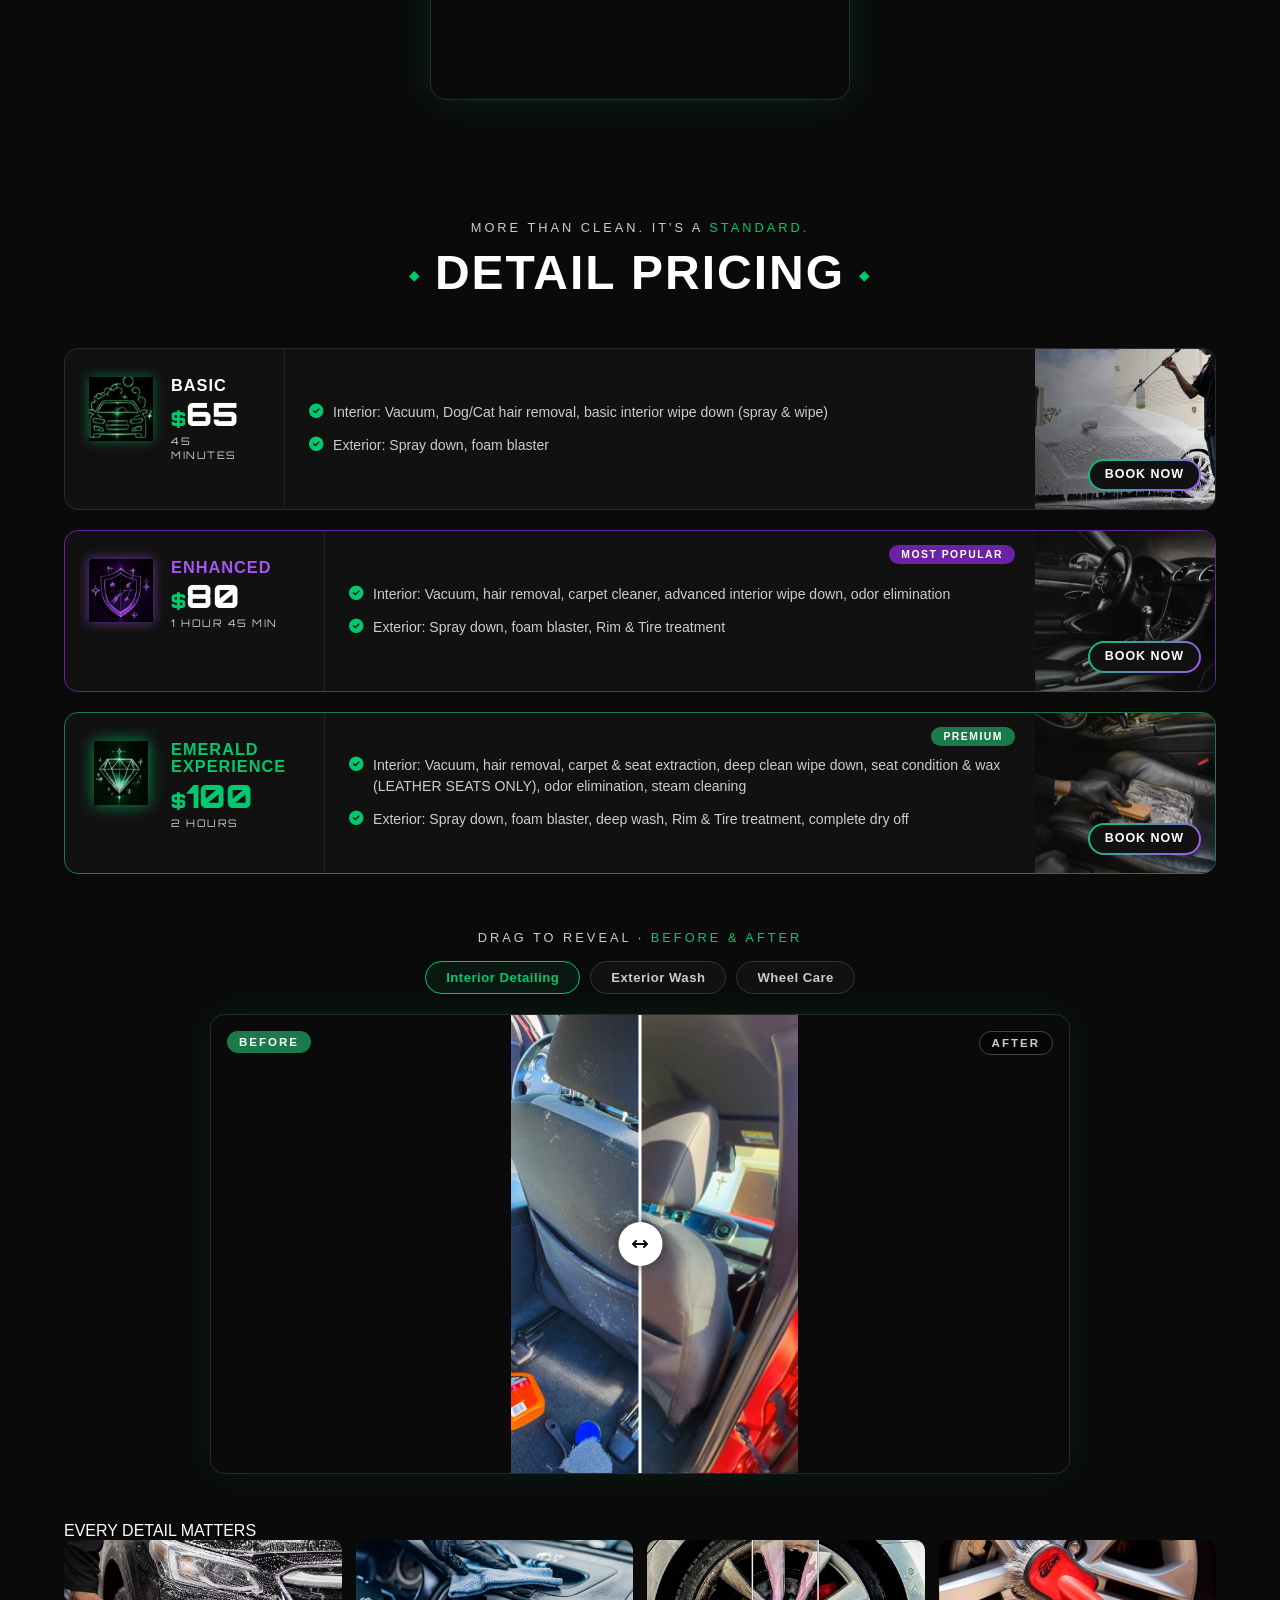
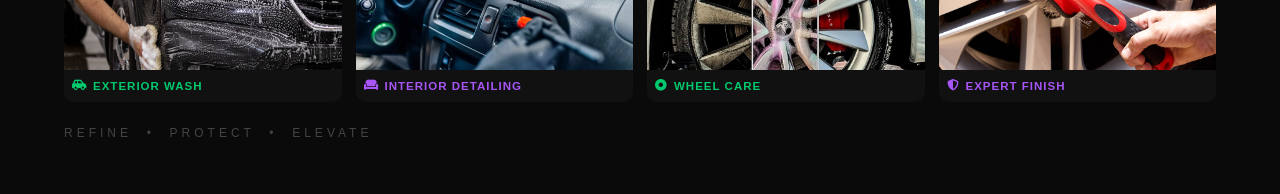
==== commit 9a13c3e5: "updates" ====
--- a/index.html
+++ b/index.html
@@ -71,6 +71,23 @@
     <button class="hero-arrow left" id="heroPrev"><i class="fas fa-chevron-left"></i></button>
     <button class="hero-arrow right" id="heroNext"><i class="fas fa-chevron-right"></i></button>
   </section>
+<!-- VIDEO SHOWCASE -->
+  <section class="video-showcase">
+    <div class="video-showcase-inner">
+      <p class="services-tagline" style="text-align:center;">SEE IT FOR YOURSELF · <span>REAL DETAIL, REAL TIME</span></p>
+      <h2 class="video-title">Watch Us In Action</h2>
+      <div class="video-frame">
+        <iframe
+          src="https://www.youtube.com/embed/1czZxMJOf4w"
+          title="Emerald Auto Detailing in action"
+          frameborder="0"
+          allow="accelerometer; autoplay; clipboard-write; encrypted-media; gyroscope; picture-in-picture; web-share"
+          allowfullscreen
+          loading="lazy">
+        </iframe>
+      </div>
+    </div>
+  </section>
   <!-- SERVICES / PRICING -->
   <section class="services" id="services">
     <div class="services-header">
@@ -108,8 +125,8 @@
       <!-- ENHANCED -->
       <div class="package-card featured" data-service="enhanced" data-price="80" data-duration="105"
         data-images="Services/Enhanced/1.jpg|Services/Enhanced/2.jpg|Services/Enhanced/3.jpg|Services/Enhanced/4.webp"
-        data-before="Our services/Interior Detailing/imagenes/4.png"
-        data-after="Our services/Interior Detailing/imagenes/5.png"
+        data-before="Our services/Interior Detailing/imagenes/4.jpeg"
+        data-after="Our services/Interior Detailing/imagenes/5.jpeg"
         data-title="Enhanced Detail"
         data-desc="A thorough clean inside and out with carpet care, odor elimination and rim treatment."
         data-captions="Deep Interior Vacuum & Hair Removal|Carpet Cleaner & Odor Elimination|Foam Blast + Rim & Tire Treatment|Advanced Interior Wipe Down"
@@ -171,8 +188,8 @@
 
       <!-- Interior -->
       <div class="ba-container active" id="baContainer" data-ba="interior">
-        <div class="ba-after" style="background-image:url('Our services/Interior Detailing/imagenes/5.png')"></div>
-        <div class="ba-before" style="background-image:url('Our services/Interior Detailing/imagenes/4.png')" id="baBefore"></div>
+        <div class="ba-after" style="background-image:url('Our services/Interior Detailing/imagenes/5.jpeg')"></div>
+        <div class="ba-before" style="background-image:url('Our services/Interior Detailing/imagenes/4.jpeg')" id="baBefore"></div>
         <div class="ba-divider" id="baDivider"><div class="ba-handle"><i class="fas fa-arrows-left-right"></i></div></div>
         <span class="ba-label left">BEFORE</span>
         <span class="ba-label right">AFTER</span>
--- a/index.css
+++ b/index.css
@@ -2017,4 +2017,41 @@
 
 .quote-calendar.open {
   display: block;
+}
+
+.video-showcase {
+  background: var(--black);
+  padding: 50px 24px;
+  text-align: center;
+}
+
+.video-showcase-inner {
+  max-width: 420px;
+  margin: 0 auto;
+}
+
+.video-title {
+  font-size: clamp(1.6rem, 3.5vw, 2.2rem);
+  font-weight: 900;
+  color: var(--white);
+  letter-spacing: 1px;
+  text-transform: uppercase;
+  margin-bottom: 24px;
+}
+
+.video-frame {
+  position: relative;
+  width: 100%;
+  aspect-ratio: 9 / 16; /* formato vertical de los Shorts */
+  border-radius: 16px;
+  overflow: hidden;
+  border: 1px solid #2a2a2a;
+  box-shadow: 0 0 40px rgba(0,201,110,0.15);
+}
+
+.video-frame iframe {
+  position: absolute;
+  inset: 0;
+  width: 100%;
+  height: 100%;
 }
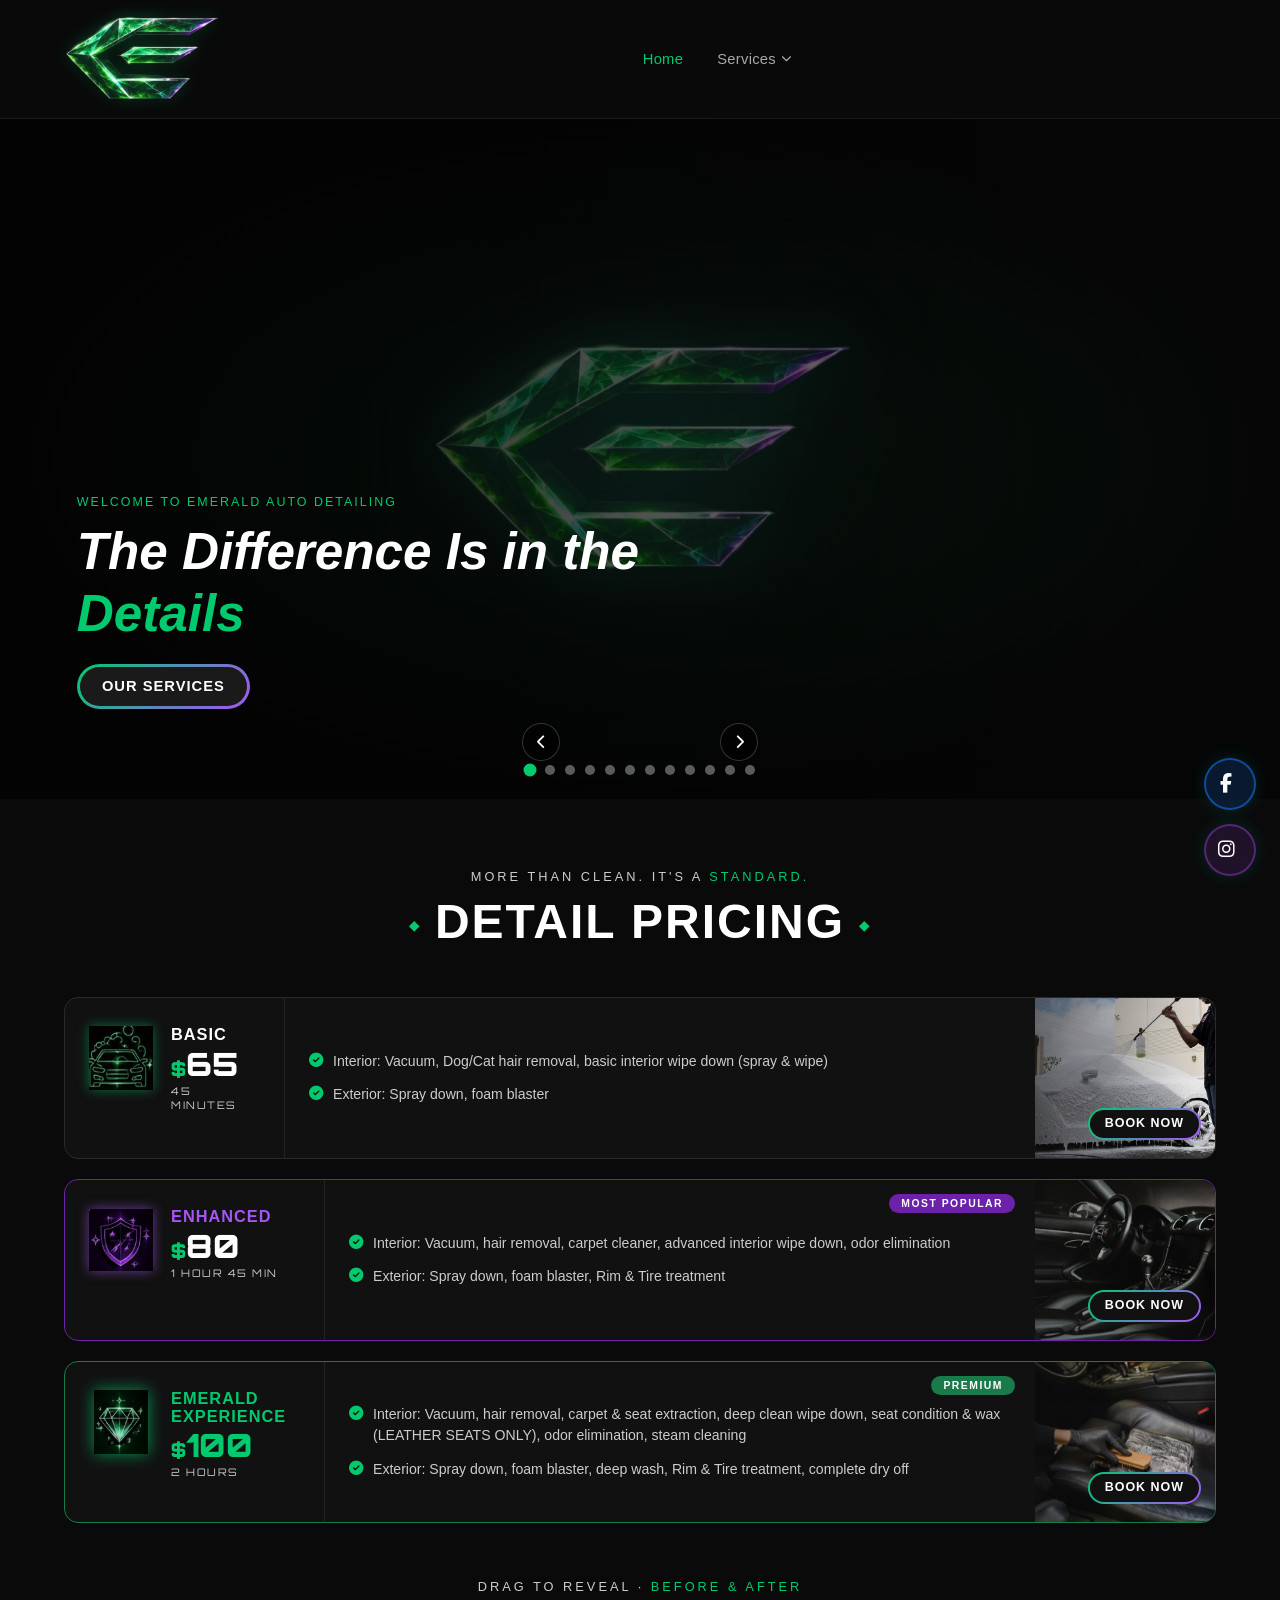
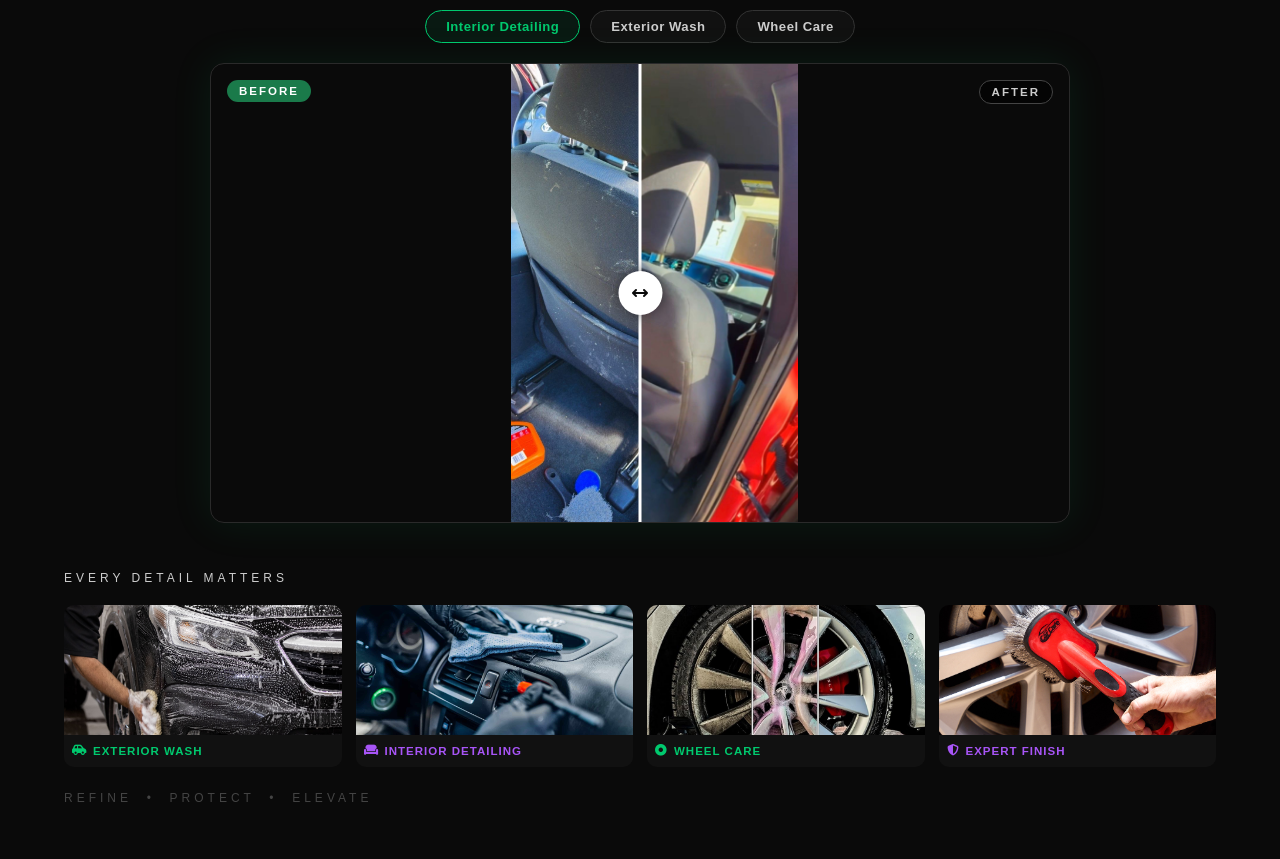
==== commit e7e2cd6c: "updates" ====
--- a/index.html
+++ b/index.html
@@ -71,23 +71,6 @@
     <button class="hero-arrow left" id="heroPrev"><i class="fas fa-chevron-left"></i></button>
     <button class="hero-arrow right" id="heroNext"><i class="fas fa-chevron-right"></i></button>
   </section>
-<!-- VIDEO SHOWCASE -->
-  <section class="video-showcase">
-    <div class="video-showcase-inner">
-      <p class="services-tagline" style="text-align:center;">SEE IT FOR YOURSELF · <span>REAL DETAIL, REAL TIME</span></p>
-      <h2 class="video-title">Watch Us In Action</h2>
-      <div class="video-frame">
-        <iframe
-          src="https://www.youtube.com/embed/1czZxMJOf4w"
-          title="Emerald Auto Detailing in action"
-          frameborder="0"
-          allow="accelerometer; autoplay; clipboard-write; encrypted-media; gyroscope; picture-in-picture; web-share"
-          allowfullscreen
-          loading="lazy">
-        </iframe>
-      </div>
-    </div>
-  </section>
   <!-- SERVICES / PRICING -->
   <section class="services" id="services">
     <div class="services-header">
@@ -319,14 +302,14 @@
               </div>
               <div class="qc-days" id="qcDays"></div>
             </div>
-            <input type="hidden" id="selectedDate" name="selectedDate" required>
+           <input type="hidden" id="selectedDate" name="selectedDate">
           </div>
 
          <div class="form-field" id="timeSlotWrap" style="display:none;">
             <label class="field-label">Preferred Time</label>
             <div class="time-slots" id="timeSlots"></div>
             <p class="time-disclaimer"><i class="fas fa-circle-info"></i> Exact start time is subject to confirmation based on technician availability.</p>
-            <input type="hidden" id="selectedTime" name="selectedTime" required>
+           <input type="hidden" id="selectedTime" name="selectedTime">
           </div>
           <textarea id="qNotes" placeholder="Additional notes (optional)" rows="2"></textarea>
           <div class="form-actions">
@@ -342,7 +325,7 @@
             <button type="button" id="copyBtn" class="glow-on-hover"><i class="fas fa-copy"></i> Copy</button>
             <a href="https://www.facebook.com/share/18xFt5k7B8/?mibextid=wwXIfr" class="btn-primary glow-on-hover" target="_blank"><i class="fab fa-facebook-f"></i> Facebook</a>
             <a href="https://www.instagram.com/emerald_autodetailing12?igsh=ZHlkOWl3OHluODk2&utm_source=qr" class="btn-primary glow-on-hover" target="_blank"><i class="fab fa-instagram"></i> Instagram</a>
-            <a id="smsBtn" class="btn-primary glow-on-hover" target="_blank"><i class="fas fa-comment-sms"></i> iMessage <span class="mobile-only-tag"><i class="fab fa-apple"></i><i class="fab fa-android"></i> Mobile Only</span></a>
+            <a id="smsBtnBoth" class="btn-primary glow-on-hover" target="_blank"><i class="fas fa-comment-sms"></i> Send SMS <span class="mobile-only-tag"><i class="fab fa-apple"></i><i class="fab fa-android"></i> Mobile Only</span></a>
           </div>
         </div>
       </div>
--- a/index.css
+++ b/index.css
@@ -919,6 +919,7 @@
 .ba-label.right { right: 16px; background: rgba(0,0,0,0.6);   color: var(--gray); border: 1px solid #444; }
 
 /* ===== BOTTOM STRIP ===== */
+.strip {
   margin-top: 56px;
   text-align: center;
 }
@@ -1260,7 +1261,7 @@
 /* Quote form */
 .modal-form {
   display: none;
-  padding: 22px 28px 180px 28px;
+  padding: 22px 28px 40px 28px;
   border-top: 1px solid #222;
   position: relative;
   -webkit-overflow-scrolling: touch;
@@ -1314,18 +1315,15 @@
 
 .form-actions {
   display: flex;
-  gap: 8px;
+  gap: 10px;
   margin: 0;
   flex-wrap: wrap;
-  position: sticky;
-  bottom: 86px;
-  z-index: 22;
+  position: static;
   background: transparent;
   padding: 12px 0 10px;
-  row-gap: 14px;        /* ← más separación vertical entre filas */
-  column-gap: 10px;     /* ← separación horizontal */
-}
-
+  row-gap: 14px;
+  column-gap: 10px;
+}
 .form-actions button[type="button"] {
   background: #222;
   border: 1px solid #333;
@@ -1737,12 +1735,9 @@
   }
 
   .modal-form {
-    padding: 18px 18px 120px;
-  }
-
-  .form-actions {
-    padding: 12px 0 10px;
-  }
+    padding: 18px 18px 30px;
+  }
+
 
   .modal-arrow {
     width: 36px;
@@ -2019,39 +2014,3 @@
   display: block;
 }
 
-.video-showcase {
-  background: var(--black);
-  padding: 50px 24px;
-  text-align: center;
-}
-
-.video-showcase-inner {
-  max-width: 420px;
-  margin: 0 auto;
-}
-
-.video-title {
-  font-size: clamp(1.6rem, 3.5vw, 2.2rem);
-  font-weight: 900;
-  color: var(--white);
-  letter-spacing: 1px;
-  text-transform: uppercase;
-  margin-bottom: 24px;
-}
-
-.video-frame {
-  position: relative;
-  width: 100%;
-  aspect-ratio: 9 / 16; /* formato vertical de los Shorts */
-  border-radius: 16px;
-  overflow: hidden;
-  border: 1px solid #2a2a2a;
-  box-shadow: 0 0 40px rgba(0,201,110,0.15);
-}
-
-.video-frame iframe {
-  position: absolute;
-  inset: 0;
-  width: 100%;
-  height: 100%;
-}
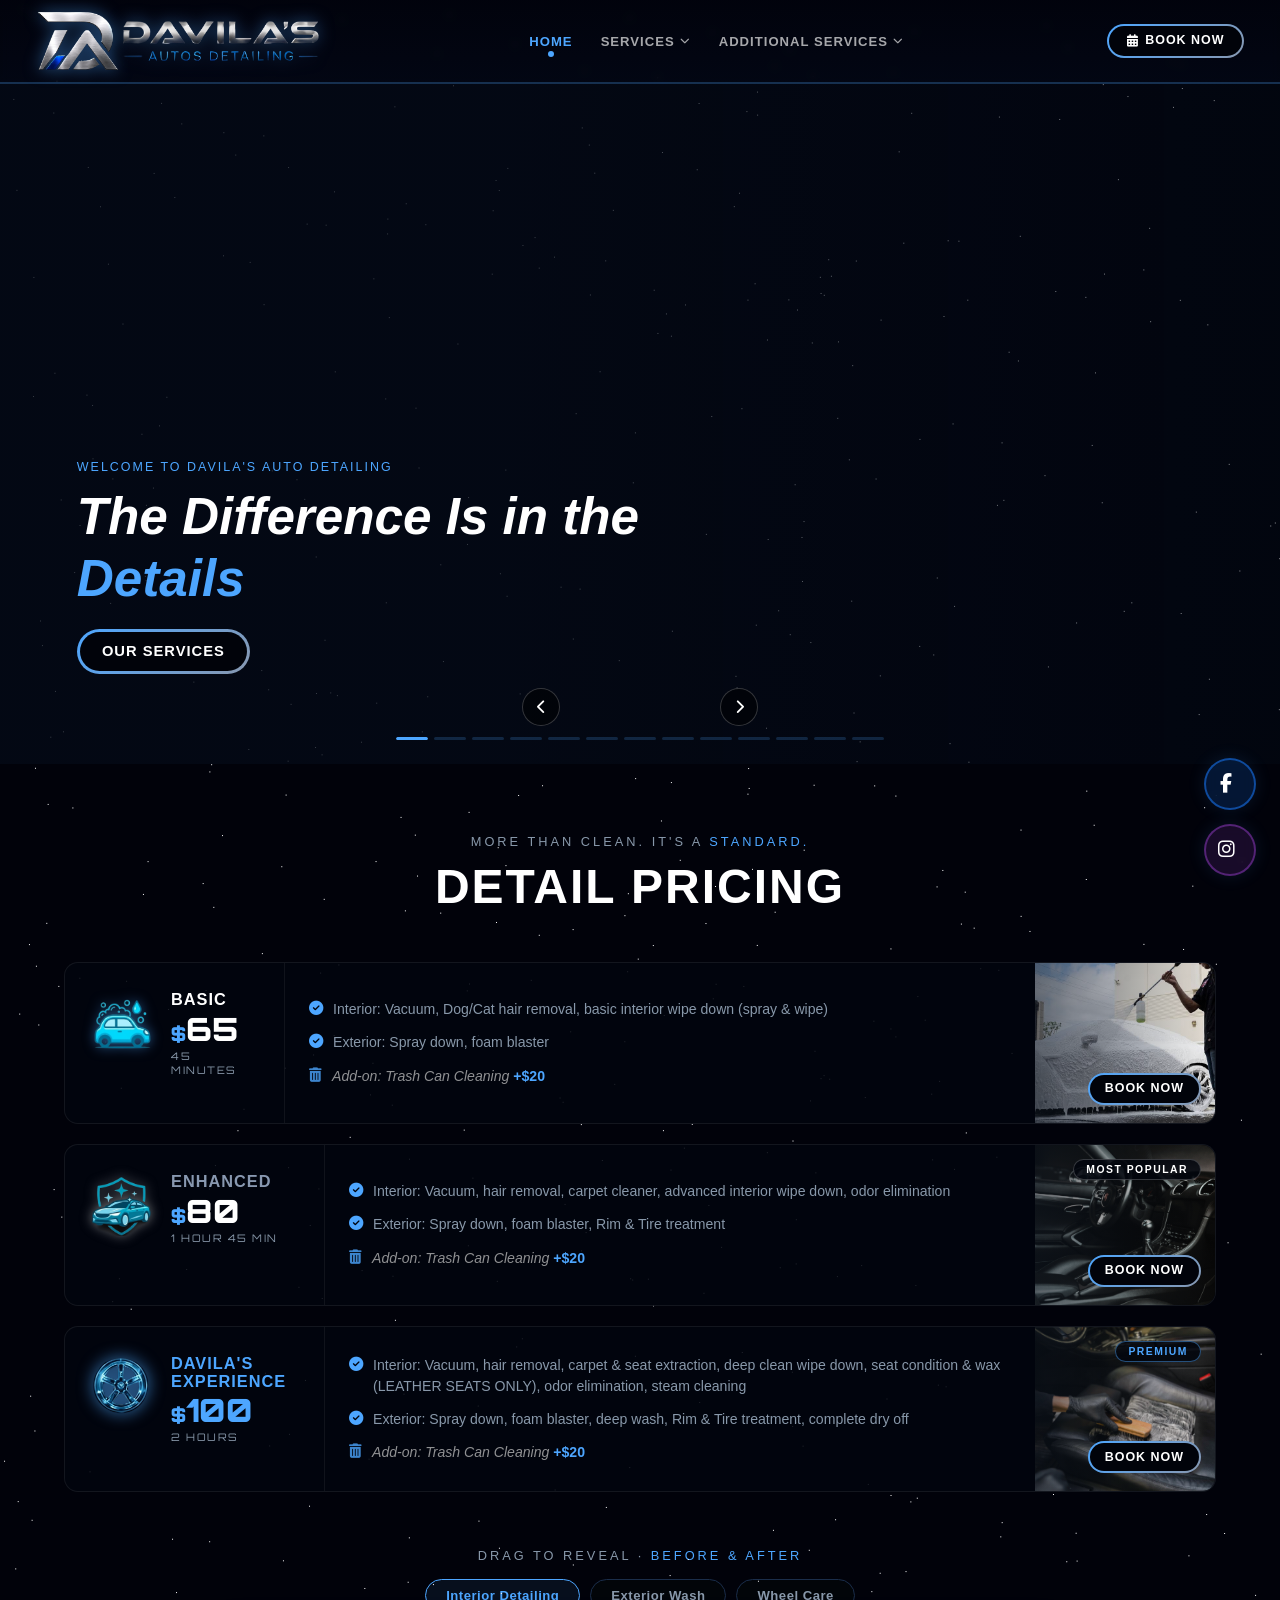
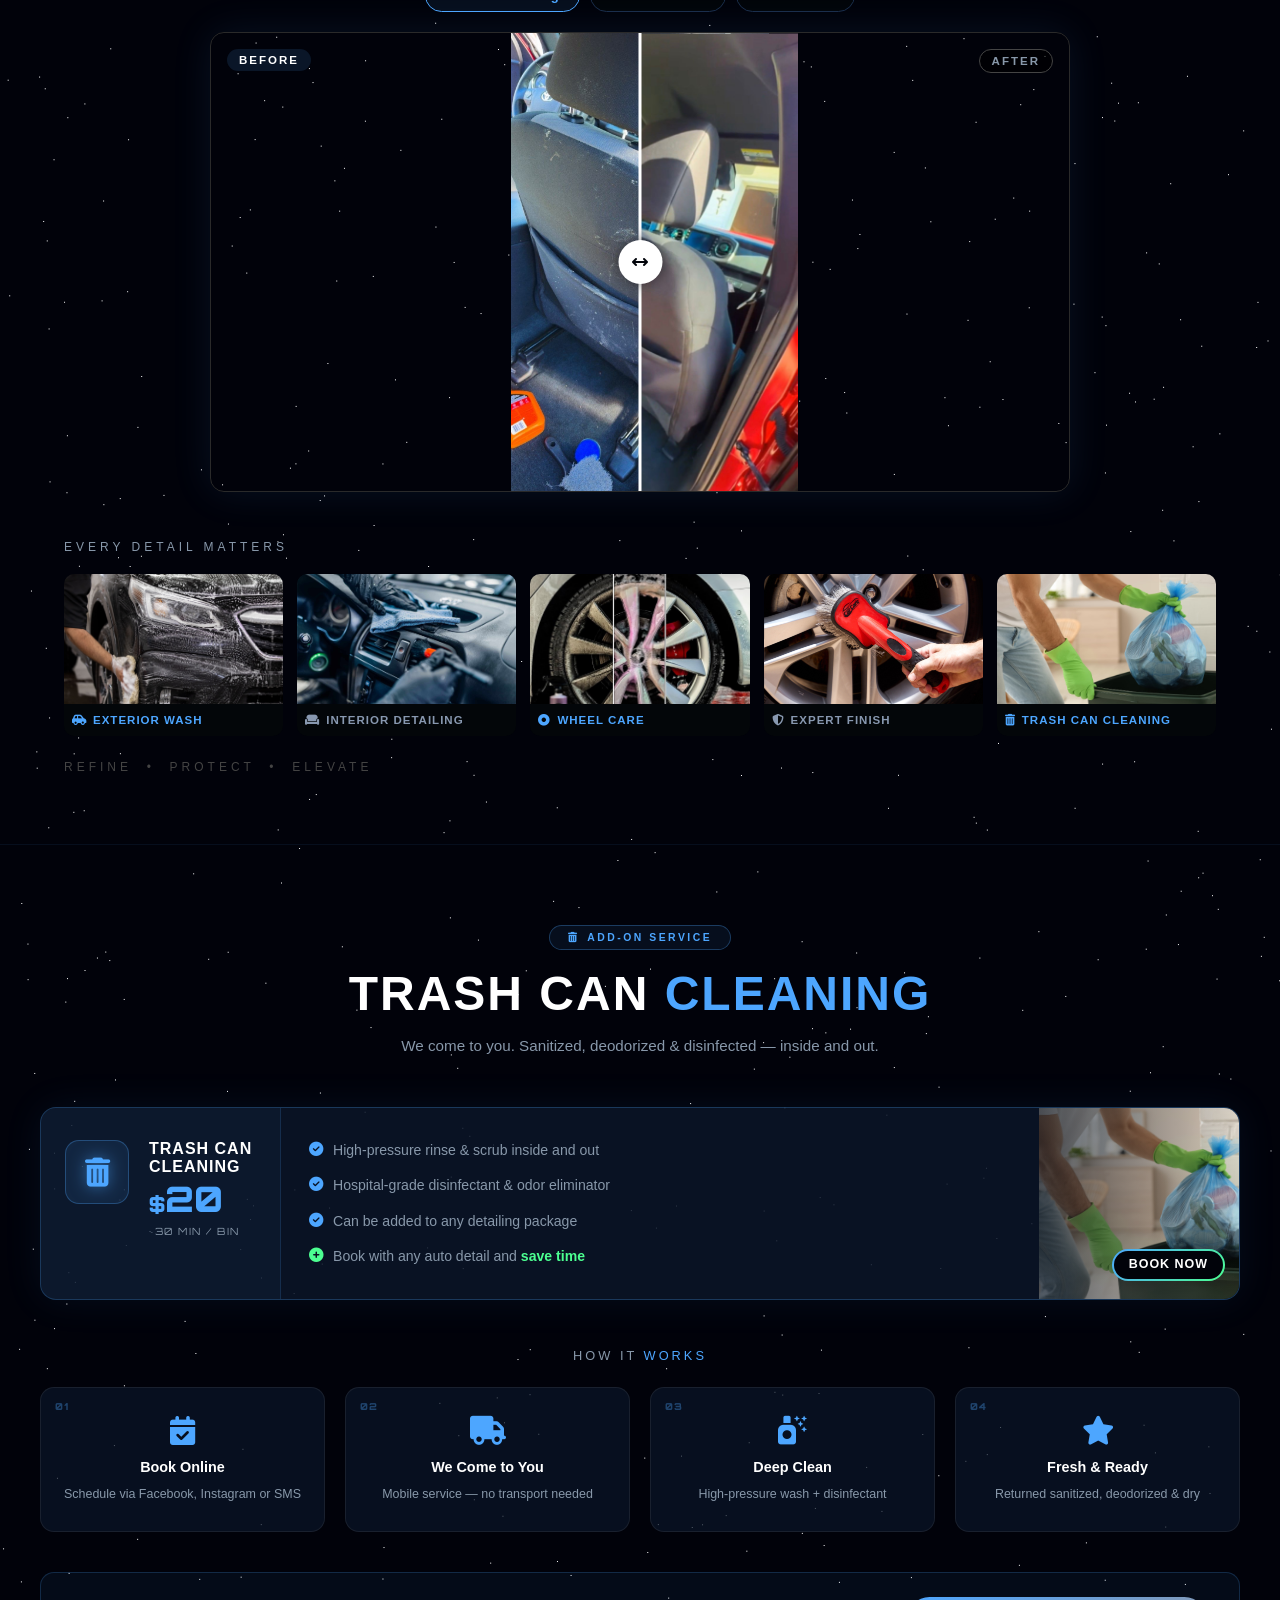
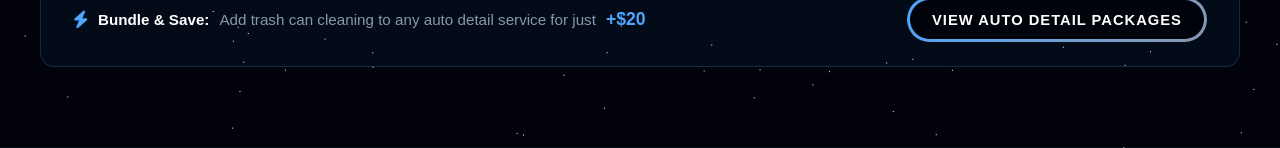
==== commit 78c07f2e: "updates" ====
--- a/index.html
+++ b/index.html
@@ -1,13 +1,13 @@
-<!DOCTYPE html>
+﻿<!DOCTYPE html>
 <html lang="en">
 <head>
   <meta charset="UTF-8" />
   <meta name="viewport" content="width=device-width, initial-scale=1.0" />
-  <title>Emerald Auto Detailing</title>
-  <link rel="icon" href="Logos/logo.png" type="image/png" sizes="any" />
-  <link rel="shortcut icon" href="Logos/logo.png" />
-  <link rel="apple-touch-icon" href="Logos/logo.png" />
-  <meta name="theme-color" content="#0a8c63" />
+  <title>Davila's Auto Detailing</title>
+  <link rel="icon" href="Logos/fondo.jpeg" type="image/jpeg" />
+  <link rel="shortcut icon" href="Logos/logo.png" type="image/png" />
+  <link rel="apple-touch-icon" href="Logos/fondo.jpeg" />
+  <meta name="theme-color" content="#4da6ff" />
   <link rel="stylesheet" href="index.css" />
   <link rel="preconnect" href="https://fonts.googleapis.com">
   <link rel="preconnect" href="https://fonts.gstatic.com" crossorigin>
@@ -16,50 +16,66 @@
 </head>
 <body>
 
+  <!-- STARS PARALLAX BACKGROUND -->
+  <div id="stars"></div>
+  <div id="stars2"></div>
+  <div id="stars3"></div>
+
   <!-- NAVBAR -->
-  <header class="navbar">
+  <header class="navbar" id="navbar">
     <div class="nav-container">
-      <a href="#" class="logo">
-        <img src="Logos/logo.png" alt="Emerald Auto Detailing" loading="lazy" decoding="async" />
-      </a>
+<a href="#home" class="logo">
+  <div class="logo-combined">
+    <img class="logo-icon" src="Logos/logo.png" alt="DA" />
+    <img class="logo-text-img" src="Imagenes de fondo/navbar.png" alt="Davila's Auto Detailing" />
+  </div>
+</a>
       <nav class="nav-links">
-        <a href="#home" class="nav-link">Home</a>
+        <a href="#home" class="nav-link" data-section="home">Home</a>
         <div class="nav-dropdown">
-          <a href="#services" class="nav-link">Services <i class="fas fa-chevron-down"></i></a>
+          <a href="#services" class="nav-link" data-section="services">Services <i class="fas fa-chevron-down nav-chevron"></i></a>
           <div class="dropdown-menu">
-            <a href="#services" data-service="basic"><i class="fas fa-car-side"></i> Basic — $65</a>
-            <a href="#services" data-service="enhanced"><i class="fas fa-shield-halved"></i> Enhanced — $80</a>
-            <a href="#services" data-service="emerald"><i class="fas fa-gem"></i> Emerald Experience — $100</a>
+            <a href="#services" data-service="basic"><i class="fas fa-car-side"></i> Basic &mdash; $65</a>
+            <a href="#services" data-service="enhanced"><i class="fas fa-shield-halved"></i> Enhanced &mdash; $80</a>
+            <a href="#services" data-service="davila"><i class="fas fa-gem"></i> Davila's Experience &mdash; $100</a>
+          </div>
+        </div>
+        <div class="nav-dropdown">
+          <a href="#trash-service" class="nav-link" data-section="trash-service">Additional Services <i class="fas fa-chevron-down nav-chevron"></i></a>
+          <div class="dropdown-menu">
+            <a href="#trash-service" data-service="trash"><i class="fas fa-trash-can"></i> Trash Can Cleaning &mdash; $20</a>
           </div>
         </div>
       </nav>
-      <div class="nav-icons">
+      <div class="nav-actions">
+        <a href="#services" class="btn-primary glow-on-hover nav-book"><i class="fas fa-calendar-days"></i> Book Now</a>
         <button class="hamburger" id="hamburger"><i class="fas fa-bars"></i></button>
       </div>
     </div>
     <div class="mobile-menu" id="mobileMenu">
       <a href="#home">Home</a>
       <a href="#services">Services</a>
+      <a href="#trash-service">Additional Services</a>
+      <a href="#services" class="btn-primary glow-on-hover" style="margin-top:10px;justify-content:center"><i class="fas fa-calendar-days"></i> Book Now</a>
     </div>
   </header>
 
   <!-- HERO SLIDER -->
   <section class="hero" id="home">
     <div class="hero-slides">
-      <div class="slide logo-slide active" data-sub="WELCOME TO EMERALD AUTO DETAILING" data-title="The Difference Is in the <span>Details</span>" data-btn="Our Services">
-        <img src="Logos/logo.png" alt="Emerald Auto Detailing" loading="lazy" decoding="async" />
-      </div>
+      <div class="slide active" data-bg="logos/logo.png" data-sub="WELCOME TO DAVILA'S AUTO DETAILING" data-title="The Difference Is in the <span>Details</span>" data-btn="Our Services"></div>
       <div class="slide" data-bg="Imagenes de fondo/1.jpg" data-sub="PROFESSIONAL RESULTS, EVERY TIME" data-title="We Wash Your Car in <span>Under 15 Minutes</span>" data-btn="Book Now"></div>
       <div class="slide" data-bg="Imagenes de fondo/2.jpg" data-sub="PREMIUM CARE FOR YOUR VEHICLE" data-title="Showroom Shine <span>Guaranteed</span>" data-btn="See Our Services"></div>
       <div class="slide" data-bg="Our services/Exterior Wash/Imagenes/1.jpg" data-sub="EXTERIOR WASH" data-title="A Spotless Exterior <span>From Top to Bottom</span>" data-btn="Book Exterior Wash"></div>
-      <div class="slide" data-bg="Our services/Exterior Wash/Imagenes/2.jpg" data-sub="HAND WASH &amp; DRY" data-title="No Brushes. <span>Just Hands &amp; Care.</span>" data-btn="Learn More"></div>
-      <div class="slide" data-bg="Our services/Exterior Wash/Imagenes/3.jpg" data-sub="TIRE &amp; RIM SHINE" data-title="Every Detail <span>Makes the Difference</span>" data-btn="Book Now"></div>
-      <div class="slide" data-bg="Our services/Interior Detailing/imagenes/1.jpeg" data-sub="INTERIOR DETAILING" data-title="Your Cabin, <span>Fresh &amp; Immaculate</span>" data-btn="Book Interior Detail"></div>
-      <div class="slide" data-bg="Our services/Interior Detailing/imagenes/2.jpg" data-sub="DEEP CLEAN &amp; STEAM" data-title="We Remove Every <span>Stain &amp; Odor</span>" data-btn="Learn More"></div>
-      <div class="slide" data-bg="Our services/Interior Detailing/imagenes/3.jpg" data-sub="LEATHER &amp; DASHBOARD CARE" data-title="Condition, Polish <span>&amp; Protect</span>" data-btn="Book Now"></div>
+      <div class="slide" data-bg="Our services/Exterior Wash/Imagenes/2.jpg" data-sub="HAND WASH & DRY" data-title="No Brushes. <span>Just Hands & Care.</span>" data-btn="Learn More"></div>
+      <div class="slide" data-bg="Our services/Exterior Wash/Imagenes/3.jpg" data-sub="TIRE & RIM SHINE" data-title="Every Detail <span>Makes the Difference</span>" data-btn="Book Now"></div>
+      <div class="slide" data-bg="Our services/Interior Detailing/imagenes/1.jpeg" data-sub="INTERIOR DETAILING" data-title="Your Cabin, <span>Fresh & Immaculate</span>" data-btn="Book Interior Detail"></div>
+      <div class="slide" data-bg="Our services/Interior Detailing/imagenes/2.jpg" data-sub="DEEP CLEAN & STEAM" data-title="We Remove Every <span>Stain & Odor</span>" data-btn="Learn More"></div>
+      <div class="slide" data-bg="Our services/Interior Detailing/imagenes/3.jpg" data-sub="LEATHER & DASHBOARD CARE" data-title="Condition, Polish <span>& Protect</span>" data-btn="Book Now"></div>
       <div class="slide" data-bg="Our services/Wheel Care/imagenes/1.jpg" data-sub="WHEEL CARE" data-title="Clean Wheels, <span>Proud Driver</span>" data-btn="Book Wheel Care"></div>
       <div class="slide" data-bg="Our services/Wheel Care/imagenes/2.jpg" data-sub="BRAKE DUST REMOVAL" data-title="Deep Clean for <span>Every Rim</span>" data-btn="Learn More"></div>
-      <div class="slide" data-bg="Our services/Wheel Care/imagenes/3.jpg" data-sub="TIRE DRESSING &amp; COATING" data-title="Protected Wheels <span>That Last</span>" data-btn="Book Now"></div>
+      <div class="slide" data-bg="Our services/Wheel Care/imagenes/3.jpg" data-sub="TIRE DRESSING & COATING" data-title="Protected Wheels <span>That Last</span>" data-btn="Book Now"></div>
+      <div class="slide" data-bg="Our services/trash clean/1.jpeg" data-sub="TRASH CAN CLEANING" data-title="Sanitized, Deodorized <span>& Disinfected</span>" data-btn="Book Trash Cleaning"></div>
     </div>
     <div class="hero-overlay"></div>
     <div class="hero-content">
@@ -71,6 +87,7 @@
     <button class="hero-arrow left" id="heroPrev"><i class="fas fa-chevron-left"></i></button>
     <button class="hero-arrow right" id="heroNext"><i class="fas fa-chevron-right"></i></button>
   </section>
+
   <!-- SERVICES / PRICING -->
   <section class="services" id="services">
     <div class="services-header">
@@ -86,11 +103,12 @@
         data-before="Our services/Exterior Wash/Imagenes/4.jpg"
         data-after="Our services/Exterior Wash/Imagenes/5.jpg"
         data-title="Basic Detail"
-        data-desc="Perfect for a quick refresh. Interior vacuum and basic wipe down plus exterior foam blast."
+        data-desc="Perfect for a quick refresh. Interior vacuum and basic wipe down plus exterior foam blast. Add Trash Can Cleaning for only +$20."
         data-captions="Foam Blast from Top to Bottom|Spotless Exterior in 45 Minutes|Tire Shine Included|Quick & Efficient Wash"
-        data-highlights="Interior: Vacuum, Dog/Cat hair removal|Basic interior wipe down (spray &amp; wipe)|Exterior: Spray down, foam blaster|Duration: 45 minutes">
+        data-highlights="Interior: Vacuum, Dog/Cat hair removal|Basic interior wipe down (spray & wipe)|Exterior: Spray down, foam blaster|Duration: 45 minutes">
+        <div class="card-border"></div>
         <div class="package-left">
-          <div class="package-icon"><img src="Logos/exterior.png" alt="Basic" loading="lazy" decoding="async" /></div>
+          <div class="package-icon"><img src="Logos/basic.jpg" alt="Basic" loading="lazy" decoding="async" /></div>
           <div class="package-title-wrap">
             <h3 class="package-name">BASIC</h3>
             <div class="package-price"><span class="dollar">$</span>65</div>
@@ -98,8 +116,9 @@
           </div>
         </div>
         <div class="package-features">
-          <div class="pkg-feature"><i class="fas fa-circle-check"></i><span>Interior: Vacuum, Dog/Cat hair removal, basic interior wipe down (spray &amp; wipe)</span></div>
+          <div class="pkg-feature"><i class="fas fa-circle-check"></i><span>Interior: Vacuum, Dog/Cat hair removal, basic interior wipe down (spray & wipe)</span></div>
           <div class="pkg-feature"><i class="fas fa-circle-check"></i><span>Exterior: Spray down, foam blaster</span></div>
+          <div class="pkg-feature addon-feature"><i class="fas fa-trash-can"></i><span>Add-on: Trash Can Cleaning <strong>+$20</strong></span></div>
         </div>
         <div class="package-img" style="background-image: url('Services/Basic/1.jpg')"></div>
         <button class="pkg-btn glow-on-hover">Book Now</button>
@@ -107,16 +126,17 @@
 
       <!-- ENHANCED -->
       <div class="package-card featured" data-service="enhanced" data-price="80" data-duration="105"
-        data-images="Services/Enhanced/1.jpg|Services/Enhanced/2.jpg|Services/Enhanced/3.jpg|Services/Enhanced/4.webp"
+        data-images="Services/Enhanced/1.jpg|Services/Enhanced/2.jpg|Services/Enhanced/3.jpg|Services/Enhanced/4.webp|Our services/trash clean/1.jpeg|Our services/trash clean/2.jpeg"
         data-before="Our services/Interior Detailing/imagenes/4.jpeg"
         data-after="Our services/Interior Detailing/imagenes/5.jpeg"
         data-title="Enhanced Detail"
-        data-desc="A thorough clean inside and out with carpet care, odor elimination and rim treatment."
-        data-captions="Deep Interior Vacuum & Hair Removal|Carpet Cleaner & Odor Elimination|Foam Blast + Rim & Tire Treatment|Advanced Interior Wipe Down"
-        data-highlights="Interior: Vacuum, hair removal, carpet cleaner|Advanced interior wipe down, odor elimination|Exterior: Spray down, foam blaster|Rim &amp; Tire treatment — 1h 45min">
+        data-desc="A thorough clean inside and out with carpet care, odor elimination and rim treatment. Add Trash Can Cleaning for only +$20."
+        data-captions="Deep Interior Vacuum & Hair Removal|Carpet Cleaner & Odor Elimination|Foam Blast + Rim & Tire Treatment|Advanced Interior Wipe Down|Trash Can Cleaning &mdash; Sanitized & Deodorized|Trash Can Disinfected Inside & Out"
+        data-highlights="Interior: Vacuum, hair removal, carpet cleaner|Advanced interior wipe down, odor elimination|Exterior: Spray down, foam blaster|Rim & Tire treatment &mdash; 1h 45min">
+        <div class="card-border"></div>
         <div class="pkg-badge">MOST POPULAR</div>
         <div class="package-left">
-          <div class="package-icon purple"><img src="Logos/enhanced.png" alt="Enhanced" loading="lazy" decoding="async" /></div>
+          <div class="package-icon purple"><img src="Logos/Enhanced.jpg" alt="Enhanced" loading="lazy" decoding="async" /></div>
           <div class="package-title-wrap">
             <h3 class="package-name purple">ENHANCED</h3>
             <div class="package-price"><span class="dollar">$</span>80</div>
@@ -125,33 +145,36 @@
         </div>
         <div class="package-features">
           <div class="pkg-feature"><i class="fas fa-circle-check"></i><span>Interior: Vacuum, hair removal, carpet cleaner, advanced interior wipe down, odor elimination</span></div>
-          <div class="pkg-feature"><i class="fas fa-circle-check"></i><span>Exterior: Spray down, foam blaster, Rim &amp; Tire treatment</span></div>
+          <div class="pkg-feature"><i class="fas fa-circle-check"></i><span>Exterior: Spray down, foam blaster, Rim & Tire treatment</span></div>
+          <div class="pkg-feature addon-feature"><i class="fas fa-trash-can"></i><span>Add-on: Trash Can Cleaning <strong>+$20</strong></span></div>
         </div>
         <div class="package-img" style="background-image: url('Services/Enhanced/1.jpg')"></div>
         <button class="pkg-btn glow-on-hover">Book Now</button>
       </div>
 
-     <!-- EMERALD EXPERIENCE -->
-      <div class="package-card premium" data-service="emerald" data-price="100" data-duration="120"
+     <!-- DAVILA'S EXPERIENCE -->
+      <div class="package-card premium" data-service="davila" data-price="100" data-duration="120"
         data-images="Services/Esmerald Experience/1.jpg|Services/Esmerald Experience/2.jpg|Services/Esmerald Experience/3.webp|Services/Esmerald Experience/4.jpg|Services/Esmerald Experience/5.jpg"
         data-before="Our services/Wheel Care/imagenes/5.jpg"
         data-after="Our services/Wheel Care/imagenes/4.jpg"
-        data-title="Emerald Experience"
-        data-desc="The ultimate detail. Full steam clean, leather conditioning, deep wash and complete dry off."
-        data-captions="Leather Seat Condition & Wax|Steam Cleaning — Every Corner|Deep Wash & Complete Dry Off|Carpet & Seat Extraction|Showroom Finish Guaranteed"
-        data-highlights="Interior: Vacuum, hair removal, carpet &amp; seat extraction|Deep clean wipe down, seat condition &amp; wax (LEATHER ONLY)|Odor elimination, steam cleaning|Exterior: Deep wash, Rim &amp; Tire treatment, complete dry off — 2 hours">
+        data-title="Davila's Experience"
+        data-desc="The ultimate detail. Full steam clean, leather conditioning, deep wash and complete dry off. Add Trash Can Cleaning for only +$20."
+        data-captions="Leather Seat Condition & Wax|Steam Cleaning &mdash; Every Corner|Deep Wash & Complete Dry Off|Carpet & Seat Extraction|Showroom Finish Guaranteed"
+        data-highlights="Interior: Vacuum, hair removal, carpet & seat extraction|Deep clean wipe down, seat condition & wax (LEATHER ONLY)|Odor elimination, steam cleaning|Exterior: Deep wash, Rim & Tire treatment, complete dry off &mdash; 2 hours">
+        <div class="card-border"></div>
         <div class="pkg-badge emerald-badge">PREMIUM</div>
         <div class="package-left">
-          <div class="package-icon green"><img src="Logos/experience.png" alt="Emerald Experience" loading="lazy" decoding="async" /></div>
+          <div class="package-icon green"><img src="Logos/Davila&acute;s.jpg" alt="Davila's Experience" loading="lazy" decoding="async" /></div>
           <div class="package-title-wrap">
-            <h3 class="package-name green">EMERALD<br>EXPERIENCE</h3>
+            <h3 class="package-name green">DAVILA'S<br>EXPERIENCE</h3>
             <div class="package-price green"><span class="dollar">$</span>100</div>
             <span class="package-duration">2 HOURS</span>
           </div>
         </div>
         <div class="package-features">
-          <div class="pkg-feature"><i class="fas fa-circle-check"></i><span>Interior: Vacuum, hair removal, carpet &amp; seat extraction, deep clean wipe down, seat condition &amp; wax (LEATHER SEATS ONLY), odor elimination, steam cleaning</span></div>
-          <div class="pkg-feature"><i class="fas fa-circle-check"></i><span>Exterior: Spray down, foam blaster, deep wash, Rim &amp; Tire treatment, complete dry off</span></div>
+          <div class="pkg-feature"><i class="fas fa-circle-check"></i><span>Interior: Vacuum, hair removal, carpet & seat extraction, deep clean wipe down, seat condition & wax (LEATHER SEATS ONLY), odor elimination, steam cleaning</span></div>
+          <div class="pkg-feature"><i class="fas fa-circle-check"></i><span>Exterior: Spray down, foam blaster, deep wash, Rim & Tire treatment, complete dry off</span></div>
+          <div class="pkg-feature addon-feature"><i class="fas fa-trash-can"></i><span>Add-on: Trash Can Cleaning <strong>+$20</strong></span></div>
         </div>
         <div class="package-img" style="background-image: url('Services/Esmerald Experience/1.jpg')"></div>
         <button class="pkg-btn glow-on-hover">Book Now</button>
@@ -161,7 +184,7 @@
 
     <!-- BEFORE / AFTER -->
     <div class="beforeafter-wrap">
-      <p class="services-tagline" style="text-align:center;margin-bottom:16px">DRAG TO REVEAL &middot; <span>BEFORE &amp; AFTER</span></p>
+      <p class="services-tagline" style="text-align:center;margin-bottom:16px">DRAG TO REVEAL &middot; <span>BEFORE & AFTER</span></p>
 
       <div class="ba-tabs">
         <button class="ba-tab active" data-ba="interior">Interior Detailing</button>
@@ -169,7 +192,6 @@
         <button class="ba-tab" data-ba="wheel">Wheel Care</button>
       </div>
 
-      <!-- Interior -->
       <div class="ba-container active" id="baContainer" data-ba="interior">
         <div class="ba-after" style="background-image:url('Our services/Interior Detailing/imagenes/5.jpeg')"></div>
         <div class="ba-before" style="background-image:url('Our services/Interior Detailing/imagenes/4.jpeg')" id="baBefore"></div>
@@ -178,7 +200,6 @@
         <span class="ba-label right">AFTER</span>
       </div>
 
-      <!-- Exterior -->
       <div class="ba-container" id="baContainerExt" data-ba="exterior">
         <div class="ba-after" style="background-image:url('Our services/Exterior Wash/Imagenes/5.jpg')"></div>
         <div class="ba-before" style="background-image:url('Our services/Exterior Wash/Imagenes/4.jpg')" id="baBeforeExt"></div>
@@ -187,7 +208,6 @@
         <span class="ba-label right">AFTER</span>
       </div>
 
-      <!-- Wheel -->
       <div class="ba-container" id="baContainerWheel" data-ba="wheel">
         <div class="ba-after" style="background-image:url('Our services/Wheel Care/imagenes/4.jpg')"></div>
         <div class="ba-before" style="background-image:url('Our services/Wheel Care/imagenes/5.jpg')" id="baBeforeWheel"></div>
@@ -195,7 +215,6 @@
         <span class="ba-label left">BEFORE</span>
         <span class="ba-label right">AFTER</span>
       </div>
-
     </div>
 
     <!-- BOTTOM STRIP -->
@@ -218,10 +237,96 @@
           <div class="strip-img" style="background-image: url('Our services/Wheel Care/imagenes/2.jpg')"></div>
           <div class="strip-label purple"><i class="fas fa-shield-halved"></i> EXPERT FINISH</div>
         </div>
-      </div>
-      <p class="strip-footer">REFINE &nbsp;•&nbsp; PROTECT &nbsp;•&nbsp; ELEVATE</p>
-    </div>
-
+        <div class="strip-item">
+          <div class="strip-img" style="background-image: url('Our services/trash clean/1.jpeg')"></div>
+          <div class="strip-label green"><i class="fas fa-trash-can"></i> TRASH CAN CLEANING</div>
+        </div>
+      </div>
+      <p class="strip-footer">REFINE &nbsp;&bull;&nbsp; PROTECT &nbsp;&bull;&nbsp; ELEVATE</p>
+    </div>
+  </section>
+
+  <!-- ===== TRASH CAN CLEANING ===== -->
+  <section class="trash-standalone" id="trash-service">
+    <div class="trash-standalone-inner">
+
+      <!-- Header -->
+      <div class="trash-standalone-header">
+        <span class="trash-standalone-badge"><i class="fas fa-trash-can"></i> ADD-ON SERVICE</span>
+        <h2>Trash Can <span>Cleaning</span></h2>
+        <p class="trash-standalone-sub">We come to you. Sanitized, deodorized & disinfected &mdash; inside and out.</p>
+      </div>
+
+      <!-- Card standalone -->
+      <div class="trash-main-card" data-service="trash" data-price="20" data-duration="30"
+        data-images="Our%20services/trash%20clean/1.jpeg|Our%20services/trash%20clean/2.jpeg"
+        data-before="Our%20services/trash%20clean/1.jpeg" data-after="Our%20services/trash%20clean/2.jpeg"
+        data-title="Trash Can Cleaning"
+        data-desc="Stand-alone residential trash can cleaning service. We sanitize, deodorize and disinfect your bins inside and out &mdash; no mess, no hassle."
+        data-captions="Sanitized Inside & Out|Deodorized & Disinfected"
+        data-highlights="High-pressure rinse & scrub|Hospital-grade disinfectant|Odor eliminator spray|Interior & exterior clean|~30 minutes per bin">
+
+        <div class="trash-card-left">
+          <div class="trash-card-icon">
+            <i class="fas fa-trash-can"></i>
+          </div>
+          <div class="trash-card-info">
+            <h3>TRASH CAN<br>CLEANING</h3>
+            <div class="trash-card-price"><span class="dollar">$</span>20</div>
+            <span class="trash-card-duration">~30 MIN / BIN</span>
+          </div>
+        </div>
+
+        <div class="trash-card-features">
+          <div class="pkg-feature"><i class="fas fa-circle-check"></i><span>High-pressure rinse & scrub inside and out</span></div>
+          <div class="pkg-feature"><i class="fas fa-circle-check"></i><span>Hospital-grade disinfectant & odor eliminator</span></div>
+          <div class="pkg-feature"><i class="fas fa-circle-check"></i><span>Can be added to any detailing package</span></div>
+          <div class="pkg-feature combo-feature"><i class="fas fa-plus-circle"></i><span>Book with any auto detail and <strong>save time</strong></span></div>
+        </div>
+
+        <div class="trash-card-img" style="background-image: url('Our%20services/trash%20clean/1.jpeg')"></div>
+
+        <button class="pkg-btn trash-pkg-btn glow-on-hover">Book Now</button>
+      </div>
+
+      <!-- How it works -->
+      <div class="trash-steps">
+        <p class="services-tagline" style="text-align:center;margin-bottom:24px">HOW IT <span>WORKS</span></p>
+        <div class="trash-steps-grid">
+          <div class="trash-step">
+            <div class="trash-step-num">01</div>
+            <i class="fas fa-calendar-check"></i>
+            <strong>Book Online</strong>
+            <span>Schedule via Facebook, Instagram or SMS</span>
+          </div>
+          <div class="trash-step">
+            <div class="trash-step-num">02</div>
+            <i class="fas fa-truck"></i>
+            <strong>We Come to You</strong>
+            <span>Mobile service &mdash; no transport needed</span>
+          </div>
+          <div class="trash-step">
+            <div class="trash-step-num">03</div>
+            <i class="fas fa-spray-can-sparkles"></i>
+            <strong>Deep Clean</strong>
+            <span>High-pressure wash + disinfectant</span>
+          </div>
+          <div class="trash-step">
+            <div class="trash-step-num">04</div>
+            <i class="fas fa-star"></i>
+            <strong>Fresh & Ready</strong>
+            <span>Returned sanitized, deodorized & dry</span>
+          </div>
+        </div>
+      </div>
+
+      <!-- Combo CTA -->
+      <div class="trash-combo-cta">
+        <p><i class="fas fa-bolt"></i> <strong>Bundle & Save:</strong> Add trash can cleaning to any auto detail service for just <span class="combo-price">+$20</span></p>
+        <a href="#services" class="btn-primary glow-on-hover">View Auto Detail Packages</a>
+      </div>
+
+    </div>
   </section>
 
   <!-- FACEBOOK FLOAT -->
@@ -235,6 +340,88 @@
     <div class="scan-line"></div>
   </a>
 
+  <!-- TRASH MODAL (now matches service modal structure) -->
+  <div class="modal-backdrop" id="trashModal">
+    <div class="modal-box" id="trashModalBox">
+      <button class="modal-close" id="trashModalClose"><i class="fas fa-times"></i></button>
+
+      <!-- Slider -->
+      <div class="modal-slider">
+        <div class="modal-slides" id="trashModalSlides"></div>
+        <button class="modal-arrow left" id="trashModalPrev"><i class="fas fa-chevron-left"></i></button>
+        <button class="modal-arrow right" id="trashModalNext"><i class="fas fa-chevron-right"></i></button>
+        <div class="modal-dots" id="trashModalDots"></div>
+        <div class="modal-caption" id="trashModalCaption"></div>
+      </div>
+
+      <!-- Info -->
+      <div class="modal-info">
+        <h3 id="trashModalTitle">Trash Can Cleaning</h3>
+        <p id="trashModalDesc">Stand-alone residential trash can cleaning service. We sanitize, deodorize and disinfect your bins inside and out &mdash; no mess, no hassle.</p>
+        <ul class="modal-highlights" id="trashModalHighlights">
+          <li>High-pressure rinse & scrub</li>
+          <li>Hospital-grade disinfectant</li>
+          <li>Odor eliminator spray</li>
+          <li>Interior & exterior clean</li>
+          <li>~30 minutes per bin</li>
+        </ul>
+        <div class="modal-price">
+          <span class="modal-price-label">PRICE</span>
+          <span class="modal-price-amount"><span class="dollar">$</span>20 <em>USD / bin</em></span>
+        </div>
+      </div>
+
+      <div class="modal-footer">
+        <button class="btn-primary modal-btn glow-on-hover" id="trashModalBookBtn">Book This Service</button>
+      </div>
+
+      <!-- QUOTE FORM -->
+      <div class="modal-form" id="trashModalForm">
+        <h4>Request a Quote</h4>
+        <form id="trashQuoteForm">
+          <label class="field-label">Full Name</label>
+          <input type="text" id="tqName" placeholder="Your name" required />
+          <label class="field-label">Phone Number</label>
+          <input type="tel" id="tqPhone" placeholder="(555) 000-0000" required />
+          <label class="field-label">Service Address</label>
+          <input type="text" id="tqAddress" placeholder="Street address" required />
+          <div class="form-field date-field" style="margin-bottom:10px">
+            <label class="field-label">Preferred Date</label>
+            <button type="button" class="date-trigger" id="tqDateTrigger">
+              <i class="fa-solid fa-calendar-days"></i>
+              <span id="tqDateLabel">Choose a date</span>
+            </button>
+            <div class="quote-calendar" id="tqCalendar">
+              <div class="qc-header">
+                <button type="button" class="qc-nav" id="tqPrev"><i class="fa-solid fa-chevron-left"></i></button>
+                <span class="qc-month" id="tqMonthLabel"></span>
+                <button type="button" class="qc-nav" id="tqNext"><i class="fa-solid fa-chevron-right"></i></button>
+              </div>
+              <div class="qc-weekdays"><span>Su</span><span>Mo</span><span>Tu</span><span>We</span><span>Th</span><span>Fr</span><span>Sa</span></div>
+              <div class="qc-days" id="tqDays"></div>
+            </div>
+            <input type="hidden" id="tqSelectedDate" />
+          </div>
+          <textarea id="tqNotes" placeholder="Additional notes (optional)" rows="2"></textarea>
+          <div class="form-actions">
+            <button type="button" id="trashFormBack" class="glow-on-hover"><i class="fas fa-arrow-left"></i> Back</button>
+            <button type="submit" class="btn-primary glow-on-hover"><i class="fas fa-paper-plane"></i> Send Request</button>
+          </div>
+        </form>
+        <div class="form-copy" id="tqFormCopy">
+          <p class="copy-instruction"><i class="fas fa-circle-check"></i> Ready! Choose how to send it:</p>
+          <textarea class="copy-box" id="tqCopyBox" readonly rows="6"></textarea>
+          <div class="form-actions">
+            <button type="button" id="tqCopyBtn" class="glow-on-hover"><i class="fas fa-copy"></i> Copy</button>
+            <a href="https://www.facebook.com/share/18xFt5k7B8/?mibextid=wwXIfr" class="btn-primary glow-on-hover" target="_blank"><i class="fab fa-facebook-f"></i> Facebook</a>
+            <a href="https://www.instagram.com/emerald_autodetailing12?igsh=ZHlkOWl3OHluODk2&utm_source=qr" class="btn-primary glow-on-hover" target="_blank"><i class="fab fa-instagram"></i> Instagram</a>
+            <a id="tqSmsBtn" class="btn-primary glow-on-hover" target="_blank"><i class="fas fa-comment-sms"></i> SMS <span class="mobile-only-tag">Mobile Only</span></a>
+          </div>
+        </div>
+      </div>
+    </div>
+  </div>
+
   <!-- SERVICE MODAL -->
   <div class="modal-backdrop" id="serviceModal">
     <div class="modal-box">
@@ -245,7 +432,6 @@
         <button class="modal-arrow right" id="modalNext"><i class="fas fa-chevron-right"></i></button>
         <div class="modal-dots" id="modalDots"></div>
         <div class="modal-caption" id="modalCaption"></div>
-        <!-- BA inside modal -->
         <div class="modal-ba-slider" id="modalBASlider" style="display:none">
           <div class="ba-after" id="modalBAAfter"></div>
           <div class="ba-before" id="modalBABefore"></div>
@@ -258,12 +444,9 @@
         <h3 id="modalTitle"></h3>
         <p id="modalDesc"></p>
         <ul class="modal-highlights" id="modalHighlights"></ul>
-
-        <!-- Before/After toggle -->
         <div class="modal-ba-wrap" id="modalBAWrap">
-          <button class="modal-ba-tab glow-on-hover" id="modalBABtn" data-view="gallery"><i class="fas fa-arrows-left-right"></i> Before &amp; After</button>
-        </div>
-
+          <button class="modal-ba-tab glow-on-hover" id="modalBABtn" data-view="gallery"><i class="fas fa-arrows-left-right"></i> Before & After</button>
+        </div>
         <div class="modal-price">
           <span class="modal-price-label">STARTING AT</span>
           <span class="modal-price-amount"><span class="dollar">$</span><span id="modalPrice">65</span> <em>USD</em></span>
@@ -281,7 +464,7 @@
             <input type="tel" id="qPhone" placeholder="Your Phone" required />
           </div>
           <div class="form-row">
-            <input type="text" id="qCar" placeholder="Car Make &amp; Model (e.g. Toyota Camry)" required />
+            <input type="text" id="qCar" placeholder="Car Make & Model (e.g. Toyota Camry)" required />
             <input type="text" id="qYear" placeholder="Year" required />
           </div>
          <div class="form-field date-field">
@@ -290,7 +473,6 @@
               <i class="fa-solid fa-calendar-days"></i>
               <span id="dateTriggerLabel">Choose a date</span>
             </button>
-
             <div class="quote-calendar" id="quoteCalendar">
               <div class="qc-header">
                 <button type="button" class="qc-nav" id="qcPrev"><i class="fa-solid fa-chevron-left"></i></button>
@@ -311,13 +493,28 @@
             <p class="time-disclaimer"><i class="fas fa-circle-info"></i> Exact start time is subject to confirmation based on technician availability.</p>
            <input type="hidden" id="selectedTime" name="selectedTime">
           </div>
+
+          <!-- ADD-ON: Trash Can Cleaning -->
+          <div class="addon-wrap" id="trashAddonWrap">
+            <label class="addon-label">
+              <input type="checkbox" id="qTrashAddon" />
+              <span class="addon-box">
+                <i class="fas fa-trash-can"></i>
+                <span class="addon-text">
+                  <strong>Add Trash Can Cleaning</strong>
+                  <em>Sanitized &middot; Deodorized &middot; Disinfected &mdash; <span class="addon-price">+$20</span></em>
+                </span>
+                <span class="addon-check"><i class="fas fa-check"></i></span>
+              </span>
+            </label>
+          </div>
+
           <textarea id="qNotes" placeholder="Additional notes (optional)" rows="2"></textarea>
           <div class="form-actions">
             <button type="button" id="formBack" class="glow-on-hover"><i class="fas fa-arrow-left"></i> Back</button>
             <button type="submit" class="btn-primary glow-on-hover"><i class="fas fa-paper-plane"></i> Send</button>
           </div>
         </form>
-        <!-- Copy message step -->
         <div class="form-copy" id="formCopy">
           <p class="copy-instruction"><i class="fas fa-circle-check"></i> Your quote is ready! Choose how to send it:</p>
           <textarea class="copy-box" id="copyBox" readonly rows="7"></textarea>
@@ -332,6 +529,28 @@
     </div>
   </div>
 
+  <!-- STAR GENERATOR -->
+  <script>
+  (function(){
+    function stars(n){
+      var s='';
+      for(var i=0;i<n;i++){
+        if(i)s+=', ';
+        s+=Math.random()*2000+'px '+Math.random()*2000+'px #FFF';
+      }
+      return s;
+    }
+    var st=document.createElement('style');
+    st.textContent='#stars{box-shadow:'+stars(700)+'}'+
+      '#stars2{box-shadow:'+stars(200)+'}'+
+      '#stars3{box-shadow:'+stars(100)+'}'+
+      '#stars:after{box-shadow:'+stars(700)+'}'+
+      '#stars2:after{box-shadow:'+stars(200)+'}'+
+      '#stars3:after{box-shadow:'+stars(100)+'}';
+    document.head.appendChild(st);
+  })();
+  </script>
+
   <script src="index.js"></script>
 </body>
 </html>
--- a/index.css
+++ b/index.css
@@ -1,25 +1,61 @@
-/* ===== VARIABLES ===== */
+﻿/* ===== VARIABLES ===== */
 :root {
-  --green: #00c96e;
-  --green-dark: #1a7a4a;
-  --purple: #a855f7;
-  --purple-dark: #6b21a8;
-  --black: #0a0a0a;
-  --dark: #111111;
-  --dark2: #1a1a1a;
+  --green: #4da6ff;
+  --green-dark: #0a1628;
+  --purple: #8898b0;
+  --purple-dark: #3a4255;
+  --black: #01030a;
+  --dark: #01030a;
+  --dark2: #01030a;
   --white: #ffffff;
-  --gray: #cccccc;
+  --gray: #8898aa;
 }
 
 @import url('https://fonts.googleapis.com/css2?family=Orbitron:wght@700;900&display=swap');
 
 * { margin: 0; padding: 0; box-sizing: border-box; }
+
+html {
+  background: #01020a;
+}
 
 body {
   font-family: 'Segoe UI', sans-serif;
-  background: var(--black);
-  color: var(--white);
-}
+  background: #01020a;
+  color: var(--white);
+  overflow-x: hidden;
+}
+
+/* ===== STARS PARALLAX BACKGROUND ===== */
+#stars, #stars2, #stars3 {
+  position: fixed;
+  top: 0;
+  left: 0;
+  width: 1px;
+  height: 1px;
+  background: transparent;
+  pointer-events: none;
+  z-index: 0;
+}
+#stars  { animation: animStar 50s linear infinite; }
+#stars2 { animation: animStar 100s linear infinite; }
+#stars3 { animation: animStar 150s linear infinite; }
+
+#stars:after, #stars2:after, #stars3:after {
+  content: " ";
+  position: absolute;
+  top: 2000px;
+  width: 1px;
+  height: 1px;
+  background: transparent;
+}
+
+@keyframes animStar {
+  from { transform: translateY(0px); }
+  to   { transform: translateY(-2000px); }
+}
+
+
 
 a { text-decoration: none; color: inherit; }
 
@@ -33,224 +69,217 @@
   letter-spacing: 0.5px;
 }
 
-/* ===== NAVBAR ===== */
+/* ===== NAVBAR =====  */
 .navbar {
-  background: rgba(10,10,10,0.85);
-  backdrop-filter: blur(12px);
-  -webkit-backdrop-filter: blur(12px);
-  border-bottom: 1px solid rgba(255,255,255,0.06);
+  background: linear-gradient(180deg, rgba(2,5,15,0.55) 0%, rgba(4,10,25,0.60) 100%);
+  backdrop-filter: blur(4px);
+  -webkit-backdrop-filter: blur(4px);
+  border-bottom: 2px solid rgba(77,166,255,0.28);
   position: sticky;
   top: 0;
-  z-index: 100;
-  transition: background 0.4s ease, box-shadow 0.4s ease, padding 0.3s ease;
-}
-
+  z-index: 200;
+  transition: background 0.3s, box-shadow 0.3s;
+}
 .navbar.scrolled {
-  background: rgba(8,8,8,0.96);
-  box-shadow: 0 4px 30px rgba(0,0,0,0.7), 0 1px 0 rgba(0,201,110,0.15);
-}
-
+  background: rgba(4, 8, 20, 0.98);
+  box-shadow: 0 2px 24px rgba(0,0,0,0.6);
+}
 .nav-container {
-  max-width: 1200px;
+  max-width: 1280px;
   margin: 0 auto;
-  padding: 14px 24px;
+  padding: 0 36px;
+  height: 82px;
   display: flex;
   align-items: center;
   justify-content: space-between;
-  gap: 20px;
-  transition: padding 0.3s ease;
-}
-
-.navbar.scrolled .nav-container {
-  padding: 6px 24px;
-}
-
+  gap: 24px;
+}
+.logo {
+  display: flex;
+  align-items: center;
+  gap: 12px;
+  text-decoration: none;
+  flex-shrink: 0;
+  min-width: 280px;
+}
 .logo img {
-  height: 90px;
+  height: 64px;
   object-fit: contain;
-  filter: drop-shadow(0 0 8px rgba(0, 201, 110, 0.4));
-  transition: transform 0.3s ease, filter 0.3s ease;
-  transform-origin: left center;
-  display: block;
-}
-
-.navbar.scrolled .logo img {
-  transform: scale(0.55);
+  filter: drop-shadow(0 0 8px rgba(77,166,255,0.5));
+  transition: filter 0.3s;
+  position: relative;
+  z-index: 2;
+}
+.logo:hover img { filter: drop-shadow(0 0 14px rgba(77,166,255,0.85)); }
+.logo-text {
+  display: flex;
+  flex-direction: column;
+  line-height: 1;
+}
+.logo-text strong {
+  font-family: 'Orbitron', sans-serif;
+  font-size: 1.5rem;
+  font-weight: 900;
+  letter-spacing: 3px;
+  background: linear-gradient(135deg, #c8d8ff 0%, #4da6ff 50%, #a0c4ff 100%);
+  -webkit-background-clip: text;
+  -webkit-text-fill-color: transparent;
+  background-clip: text;
+  text-shadow: 0 0 12px rgba(77,166,255,0.4);
+}
+.logo-text em {
+  font-style: normal;
+  font-size: 0.65rem;
+  letter-spacing: 3px;
+  color: rgba(77,166,255,0.75);
+  text-transform: uppercase;
+  margin-top: 2px;
 }
 
 .nav-links {
   display: flex;
   align-items: center;
-  gap: 6px;
-}
-
+  gap: 4px;
+  flex: 1;
+  justify-content: center;
+}
 .nav-link {
-  font-size: 0.92rem;
+  font-size: 0.82rem;
+  font-weight: 600;
+  letter-spacing: 1px;
+  text-transform: uppercase;
   color: rgba(255,255,255,0.65);
+  padding: 8px 12px;
+  border-radius: 6px;
   position: relative;
-  padding: 8px 14px;
-  border-radius: 8px;
-  font-weight: 500;
-  letter-spacing: 0.3px;
-  transition: color 0.25s, background 0.25s;
+  transition: color 0.2s;
+  text-decoration: none;
   display: flex;
   align-items: center;
   gap: 5px;
 }
-
-.nav-link:hover {
-  color: var(--white);
-  background: rgba(255,255,255,0.06);
-}
-
-.nav-link.active {
-  color: var(--green);
-}
-
-.nav-link::after {
-  content: '';
-  position: absolute;
-  bottom: 4px;
-  left: 14px;
-  right: 14px;
-  height: 2px;
-  border-radius: 2px;
-  background: linear-gradient(90deg, var(--green), var(--purple));
-  transform: scaleX(0);
-  transition: transform 0.3s ease;
-}
-
-.nav-link:hover::after { transform: scaleX(1); }
-
-.nav-link .fa-chevron-down {
-  font-size: 0.65rem;
-  transition: transform 0.3s;
-}
-
-/* Dropdown */
-.nav-dropdown {
-  position: relative;
-}
-
-.nav-dropdown:hover .fa-chevron-down { transform: rotate(180deg); }
-
+.nav-link:hover { color: var(--white); }
+.nav-link.active { color: var(--green); }
+.nav-link.active::after {
+  content: "";
+  position: absolute;
+  bottom: 0px;
+  left: 50%;
+  transform: translateX(-50%);
+  width: 6px; height: 6px;
+  background: var(--green);
+  border-radius: 50%;
+}
+.nav-dropdown { position: relative; }
 .dropdown-menu {
   position: absolute;
-  top: calc(100% + 4px);
+  top: calc(100% + 8px);
   left: 50%;
   transform: translateX(-50%) translateY(-6px);
-  background: rgba(15,15,15,0.97);
+  background: rgba(8, 14, 30, 0.97);
   backdrop-filter: blur(16px);
-  border: 1px solid rgba(0,201,110,0.2);
+  border: 1px solid rgba(77,166,255,0.2);
   border-radius: 12px;
   padding: 8px;
-  min-width: 210px;
+  min-width: 220px;
   opacity: 0;
   pointer-events: none;
-  transition: opacity 0.25s ease, transform 0.25s ease;
-  box-shadow: 0 16px 40px rgba(0,0,0,0.6), 0 0 0 1px rgba(0,201,110,0.08);
-}
-
-/* Bridge gap between trigger and menu */
+  transition: opacity 0.2s, transform 0.2s;
+  box-shadow: 0 16px 40px rgba(0,0,0,0.7);
+  z-index: 300;
+}
 .dropdown-menu::before {
-  content: '';
-  position: absolute;
-  top: -12px;
-  left: 0;
-  right: 0;
+  content: "";
+  position: absolute;
+  top: -12px; left: 0; right: 0;
   height: 12px;
 }
-
 .nav-dropdown:hover .dropdown-menu {
   opacity: 1;
   pointer-events: all;
   transform: translateX(-50%) translateY(0);
 }
-
 .dropdown-menu a {
   display: flex;
   align-items: center;
   gap: 10px;
   padding: 10px 14px;
   border-radius: 8px;
-  font-size: 0.88rem;
+  font-size: 0.85rem;
   color: rgba(255,255,255,0.7);
   transition: background 0.2s, color 0.2s;
-}
-
-.dropdown-menu a i {
-  width: 18px;
-  color: var(--green);
-  font-size: 0.85rem;
-}
-
-.dropdown-menu a:hover {
-  background: rgba(0,201,110,0.1);
-  color: var(--white);
-}
-
-.dropdown-menu a:not(:last-child) {
-  border-bottom: 1px solid rgba(255,255,255,0.05);
-}
-
-.nav-icons { display: flex; align-items: center; gap: 14px; }
-
-.btn-book {
-  display: grid;
-  grid-auto-flow: column;
-  grid-gap: .5em;
-  border: solid .22em transparent;
-  padding: .65em 1.4em;
-  border-radius: 9em;
-  background:
-    linear-gradient(var(--dark), var(--dark)) padding-box,
-    linear-gradient(135deg, var(--green), var(--purple)) border-box;
-  color: var(--white);
-  font: 700 0.88em/1.25 'Segoe UI', sans-serif;
-  text-transform: uppercase;
-  letter-spacing: 1px;
-  cursor: pointer;
-  transition: background 0.3s, transform 0.2s;
-}
-
-.btn-book:hover {
-  background:
-    linear-gradient(135deg, var(--green-dark), var(--purple-dark)) padding-box,
-    linear-gradient(135deg, var(--green), var(--purple)) border-box;
-  transform: scale(1.04);
+  text-decoration: none;
+}
+.dropdown-menu a i { width: 18px; color: var(--green); font-size: 0.85rem; }
+.dropdown-menu a:hover { background: rgba(77,166,255,0.1); color: var(--white); }
+.dropdown-menu a:not(:last-child) { border-bottom: 1px solid rgba(255,255,255,0.05); }
+.nav-actions {
+  display: flex;
+  align-items: center;
+  gap: 12px;
+  flex-shrink: 0;
 }
 
 .hamburger {
   display: none;
   background: none;
-  border: none;
-  color: var(--white);
-  font-size: 1.4rem;
+  border: 1px solid rgba(255,255,255,0.15);
+  color: var(--white);
+  font-size: 1.1rem;
+  width: 38px; height: 38px;
+  border-radius: 8px;
   cursor: pointer;
-}
-
+  align-items: center;
+  justify-content: center;
+}
 .mobile-menu {
   display: none;
   flex-direction: column;
-  background: var(--dark2);
-  padding: 16px 24px;
-  gap: 14px;
-}
-
+  background: rgba(4,8,20,0.98);
+  border-top: 1px solid rgba(77,166,255,0.1);
+  padding: 12px 20px 16px;
+  gap: 4px;
+}
 .mobile-menu a {
-  font-size: 1rem;
-  color: var(--gray);
-  padding: 6px 0;
-  border-bottom: 1px solid #222;
-}
-
+  font-size: 0.9rem;
+  font-weight: 600;
+  letter-spacing: 0.5px;
+  text-transform: uppercase;
+  color: rgba(255,255,255,0.65);
+  padding: 12px 8px;
+  border-bottom: 1px solid rgba(255,255,255,0.06);
+  text-decoration: none;
+  transition: color 0.2s;
+}
+.mobile-menu a:hover { color: var(--white); }
+.mobile-menu .nav-book.mobile-book {
+  margin-top: 12px;
+  width: 100%;
+  justify-content: center;
+  border-radius: 10px;
+}
 .mobile-menu.open { display: flex; }
+@media (max-width: 900px) {
+  .nav-links { display: none; }
+  .hamburger { display: flex; }
+}
+.nav-book {
+  white-space: nowrap;
+  padding: .6em 1.4em !important;
+  font-size: 0.78rem !important;
+}
+.nav-chevron {
+  font-size: 0.6rem;
+  transition: transform 0.25s;
+}
+.nav-dropdown:hover .nav-chevron { transform: rotate(180deg); }
 
 /* ===== HERO SLIDER ===== */
 .hero {
   position: relative;
   height: 680px;
   overflow: hidden;
+  z-index: 1;
 }
 
 .hero-slides {
@@ -264,22 +293,8 @@
   background-size: cover;
   background-position: center;
   opacity: 0;
-  transform: scale(1.04);
-  transition: opacity 1.2s ease, transform 6s ease;
-}
-
-.slide.logo-slide {
-  background: radial-gradient(ellipse at center, #0d2b1a 0%, #0a0a0a 70%);
-  display: flex;
-  align-items: center;
-  justify-content: center;
-}
-
-.slide.logo-slide img {
-  width: clamp(220px, 35%, 420px);
-  object-fit: contain;
-  filter: drop-shadow(0 0 30px rgba(0,201,110,0.6)) drop-shadow(0 0 60px rgba(168,85,247,0.3));
-  animation: logoPulse 3s ease-in-out infinite;
+  transform: scale(0.95);
+  transition: opacity 0.5s ease, transform 6s ease;
 }
 
 .slide.active {
@@ -287,29 +302,10 @@
   transform: scale(1);
 }
 
-.slide.logo-slide {
-  background: radial-gradient(ellipse at center, #0d2b1a 0%, #0a0a0a 70%);
-  display: flex;
-  align-items: center;
-  justify-content: center;
-}
-
-.slide.logo-slide img {
-  width: clamp(220px, 35%, 420px);
-  object-fit: contain;
-  filter: drop-shadow(0 0 30px rgba(0,201,110,0.6)) drop-shadow(0 0 60px rgba(168,85,247,0.3));
-  animation: logoPulse 3s ease-in-out infinite;
-}
-
-@keyframes logoPulse {
-  0%, 100% { filter: drop-shadow(0 0 30px rgba(0,201,110,0.6)) drop-shadow(0 0 60px rgba(168,85,247,0.3)); }
-  50%       { filter: drop-shadow(0 0 50px rgba(0,201,110,0.9)) drop-shadow(0 0 80px rgba(168,85,247,0.5)); }
-}
-
 .hero-overlay {
   position: absolute;
   inset: 0;
-  background: linear-gradient(to right, rgba(0,0,0,0.72) 40%, rgba(0,0,0,0.45));
+  background: linear-gradient(to right, rgba(4,10,22,0.80) 40%, rgba(4,10,22,0.45));
   z-index: 1;
 }
 
@@ -406,8 +402,8 @@
 
 .btn-primary:hover {
   background:
-    linear-gradient(135deg, var(--green-dark), var(--purple-dark)) padding-box,
-    linear-gradient(135deg, var(--green), var(--purple)) border-box;
+    linear-gradient(135deg, var(--green-blue), var(--purple-dark)) padding-box,
+    linear-gradient(135deg, var(--blue), var(--purple)) border-box;
   transform: scale(1.04);
 }
 
@@ -464,21 +460,39 @@
   transform: translateX(-50%);
   z-index: 2;
   display: flex;
-  gap: 10px;
+  gap: 6px;
 }
 
 .dot {
-  width: 10px;
-  height: 10px;
-  border-radius: 50%;
-  background: rgba(255,255,255,0.35);
+  width: 32px;
+  height: 3px;
+  border-radius: 2px;
+  background: rgba(77,166,255,0.2);
   cursor: pointer;
-  transition: background 0.3s, transform 0.3s;
-}
-
-.dot.active {
+  transition: background 0.3s;
+  overflow: hidden;
+  position: relative;
+}
+
+.dot::after {
+  content: '';
+  position: absolute;
+  left: 0;
+  top: 0;
+  height: 100%;
+  width: 0%;
   background: var(--green);
-  transform: scale(1.3);
+  box-shadow: 0 0 6px rgba(77,166,255,0.8);
+  border-radius: 2px;
+}
+
+.dot.active::after {
+  animation: barFill 5s linear forwards;
+}
+
+@keyframes barFill {
+  from { width: 0%; }
+  to   { width: 100%; }
 }
 
 /* Hero arrows */
@@ -525,7 +539,7 @@
 
 /* ===== SERVICES / PRICING ===== */
 .services {
-  background: var(--black);
+  background: transparent;
   padding: 70px 24px;
   max-width: 1200px;
   margin: 0 auto;
@@ -557,13 +571,7 @@
 }
 
 .services-header h2::before,
-.services-header h2::after {
-  content: '◆';
-  color: var(--green);
-  font-size: 0.8rem;
-  margin: 0 14px;
-  vertical-align: middle;
-}
+.services-header h2::after { display: none; }
 
 /* Packages */
 .packages {
@@ -573,8 +581,8 @@
 }
 
 .package-card {
-  background: #111;
-  border: 1px solid #2a2a2a;
+  background: rgba(2, 5, 14, 0.88);
+  border: 1px solid rgba(255,255,255,0.07);
   border-radius: 14px;
   display: grid;
   grid-template-columns: 220px 1fr 180px;
@@ -584,50 +592,66 @@
   position: relative;
   cursor: pointer;
   transition: border-color 0.3s, box-shadow 0.3s;
-}
+  z-index: 0;
+}
+
+.package-card .card-border { display: none; }
 
 .package-card:hover {
-  border-color: var(--green);
-  box-shadow: 0 0 30px rgba(0,201,110,0.15);
-}
-
-.package-card.featured {
-  border-color: var(--purple-dark);
-}
+  border-color: rgba(255,255,255,0.6);
+  box-shadow: 0 0 0 1px rgba(255,255,255,0.6), 0 0 20px rgba(255,255,255,0.06);
+  animation: none;
+}
+
+.package-card.clicked {
+  border-color: #c0c0c0;
+  box-shadow: 0 0 0 1px #c0c0c0, 0 0 30px rgba(192,192,192,0.5);
+  animation: cardPulse 0.6s ease;
+}
+
+@keyframes cardPulse {
+  0%   { box-shadow: 0 0 0 1px #c0c0c0, 0 0 30px rgba(192,192,192,0.5); }
+  50%  { box-shadow: 0 0 0 1px #a8d4ff, 0 0 30px rgba(168,212,255,0.6); }
+  100% { box-shadow: 0 0 0 1px #c0c0c0, 0 0 30px rgba(192,192,192,0.5); }
+}
+.package-card:hover {
+  border-color: rgba(255,255,255,0.6);
+  box-shadow: 0 0 0 1px rgba(255,255,255,0.6), 0 0 20px rgba(255,255,255,0.06);
+  animation: none;
+}
+
+.package-card.featured { border-color: rgba(255,255,255,0.07); }
 
 .package-card.featured:hover {
-  border-color: var(--purple);
-  box-shadow: 0 0 30px rgba(168,85,247,0.2);
-}
-
-.package-card.premium {
-  border-color: var(--green-dark);
-}
+  border-color: rgba(255,255,255,0.6);
+  box-shadow: 0 0 0 1px rgba(255,255,255,0.6), 0 0 20px rgba(255,255,255,0.06);
+}
+
+.package-card.premium { border-color: rgba(255,255,255,0.07); }
 
 .package-card.premium:hover {
-  border-color: var(--green);
-  box-shadow: 0 0 30px rgba(0,201,110,0.25);
+  border-color: rgba(255,255,255,0.6);
+  box-shadow: 0 0 0 1px rgba(255,255,255,0.6), 0 0 20px rgba(255,255,255,0.06);
 }
 
 /* Badge */
 .pkg-badge {
   position: absolute;
   top: 14px;
-  right: 200px;
-  background: var(--purple-dark);
+  right: 14px;
+  background: rgba(2,5,14,0.85);
   color: var(--white);
   font-size: 0.65rem;
   font-weight: 800;
   letter-spacing: 1.5px;
   padding: 4px 12px;
   border-radius: 20px;
+  border: 1px solid rgba(255,255,255,0.2);
   text-transform: uppercase;
   z-index: 2;
 }
 
-.emerald-badge {
-  background: var(--green-dark);
-}
+.emerald-badge { border-color: rgba(77,166,255,0.45); color: var(--green); background: rgba(2,5,14,0.85); }
 
 /* Left panel */
 .package-left {
@@ -635,7 +659,9 @@
   display: flex;
   align-items: flex-start;
   gap: 18px;
-  border-right: 1px solid #222;
+  border-right: 1px solid rgba(255,255,255,0.06);
+  position: relative;
+  z-index: 3;
 }
 
 .package-icon {
@@ -653,15 +679,15 @@
   width: 100%;
   height: 100%;
   object-fit: contain;
-  filter: drop-shadow(0 0 6px rgba(0,201,110,0.5));
+  filter: drop-shadow(0 0 6px rgba(77,166,255,0.5));
 }
 
 .package-icon.purple img {
-  filter: drop-shadow(0 0 6px rgba(168,85,247,0.6));
+  filter: drop-shadow(0 0 6px rgba(192,192,192,0.6));
 }
 
 .package-icon.green img {
-  filter: drop-shadow(0 0 8px rgba(0,201,110,0.7));
+  filter: drop-shadow(0 0 8px rgba(77,166,255,0.7));
 }
 
 .package-title-wrap {
@@ -717,6 +743,8 @@
   flex-direction: column;
   justify-content: center;
   gap: 12px;
+  position: relative;
+  z-index: 3;
 }
 
 .pkg-feature {
@@ -747,7 +775,7 @@
   content: '';
   position: absolute;
   inset: 0;
-  background: linear-gradient(to right, rgba(17,17,17,0.6), transparent);
+  background: linear-gradient(to right, rgba(13,21,32,0.6), transparent);
 }
 
 /* Book btn */
@@ -762,7 +790,7 @@
   padding: .5em 1.2em;
   border-radius: 9em;
   background:
-    linear-gradient(#111, #111) padding-box,
+    linear-gradient(#01030a, #01030a) padding-box,
     linear-gradient(135deg, var(--green), var(--purple)) border-box;
   color: var(--white);
   font: 700 0.78em/1.25 'Segoe UI', sans-serif;
@@ -799,7 +827,7 @@
   cursor: ew-resize;
   user-select: none;
   border: 1px solid #2a2a2a;
-  box-shadow: 0 0 40px rgba(0,201,110,0.1);
+  box-shadow: 0 0 40px rgba(77,166,255,0.1);
 }
 
 .ba-container.active { display: block; }
@@ -813,8 +841,8 @@
 }
 
 .ba-tab {
-  background: #111;
-  border: 1px solid #333;
+  background: #020509;
+  border: 1px solid #1a2d4a;
   color: var(--gray);
   padding: 8px 20px;
   border-radius: 9em;
@@ -828,7 +856,7 @@
 .ba-tab.active {
   border-color: var(--green);
   color: var(--green);
-  background: rgba(0,201,110,0.08);
+  background: rgba(77,166,255,0.08);
 }
 
 .ba-after,
@@ -961,7 +989,7 @@
   font-weight: 800;
   letter-spacing: 1px;
   text-transform: uppercase;
-  background: #111;
+  background: #030609;
   display: flex;
   align-items: center;
   gap: 6px;
@@ -979,7 +1007,7 @@
 
 /* ===== FOOTER ===== */
 .footer {
-  background: var(--dark);
+  background: #0a1422;
   border-top: 3px solid var(--green-dark);
   margin-top: 40px;
 }
@@ -1073,8 +1101,8 @@
 }
 
 .modal-box {
-  background: var(--dark2);
-  border: 1px solid #333;
+  background: #0b1628;
+  border: 1px solid rgba(255,255,255,0.07);
   border-radius: 14px;
   width: 84%;
   max-width: 640px;
@@ -1089,7 +1117,7 @@
   transform-origin: var(--origin-x, 50%) var(--origin-y, 50%);
   opacity: 0;
   transition: transform 0.45s cubic-bezier(0.34,1.56,0.64,1), opacity 0.35s ease;
-  box-shadow: 0 0 60px rgba(0,201,110,0.2);
+  box-shadow: 0 0 60px rgba(77,166,255,0.2);
 }
 
 .modal-backdrop.open .modal-box {
@@ -1246,7 +1274,7 @@
   text-transform: uppercase;
   padding: 6px 18px;
   border-radius: 20px;
-  border: 1px solid rgba(0,201,110,0.3);
+  border: 1px solid rgba(77,166,255,0.3);
   animation: captionIn 0.4s ease;
 }
 
@@ -1289,8 +1317,8 @@
 .modal-form select,
 .modal-form textarea {
   width: 100%;
-  background: #111;
-  border: 1px solid #333;
+  background: #060d1a;
+  border: 1px solid #1a2d4a;
   border-radius: 8px;
   padding: 11px 14px;
   color: var(--white);
@@ -1325,8 +1353,8 @@
   column-gap: 10px;
 }
 .form-actions button[type="button"] {
-  background: #222;
-  border: 1px solid #333;
+  background: #020509;
+  border: 1px solid #1a2d4a;
   color: var(--gray);
   padding: 10px 18px;
   border-radius: 9em;
@@ -1359,7 +1387,7 @@
 
 .copy-box {
   width: 100%;
-  background: #0d0d0d;
+  background: #060d1a;
   border: 1px solid var(--green);
   border-radius: 8px;
   padding: 12px 14px;
@@ -1373,8 +1401,8 @@
 }
 
 #copyBtn {
-  background: #222;
-  border: 1px solid #444;
+  background: #020509;
+  border: 1px solid #1a2d4a;
   color: var(--white);
   padding: 10px 18px;
   border-radius: 9em;
@@ -1401,8 +1429,8 @@
   display: inline-flex;
   align-items: center;
   gap: 7px;
-  background: #111;
-  border: 1px solid #333;
+  background: #020509;
+  border: 1px solid #1a2d4a;
   color: var(--gray);
   padding: 8px 18px;
   border-radius: 9em;
@@ -1418,7 +1446,7 @@
 #modalBABtn.active {
   border-color: var(--green);
   color: var(--green);
-  background: rgba(0,201,110,0.08);
+  background: rgba(77,166,255,0.08);
 }
 
 .modal-ba-slider {
@@ -1459,8 +1487,8 @@
   gap: 12px;
   margin-bottom: 18px;
   padding: 12px 16px;
-  background: rgba(0,201,110,0.07);
-  border: 1px solid rgba(0,201,110,0.25);
+  background: rgba(77,166,255,0.07);
+  border: 1px solid rgba(77,166,255,0.25);
   border-radius: 10px;
 }
 
@@ -1509,9 +1537,9 @@
   justify-content: center;
   gap: 8px;
   overflow: hidden;
-  border: 2px solid rgba(0, 255, 255, 0.2);
-  background: rgba(0, 255, 255, 0.08);
-  box-shadow: 0 0 18px rgba(0, 255, 255, 0.12);
+  border: 2px solid rgba(77, 166, 255, 0.2);
+  background: rgba(77, 166, 255, 0.08);
+  box-shadow: 0 0 18px rgba(77, 166, 255, 0.12);
   backdrop-filter: blur(8px);
   z-index: 999;
   transition: width 0.25s ease, padding 0.25s ease, transform 0.2s ease, background 0.2s ease;
@@ -1552,7 +1580,7 @@
   inset: 0;
   width: 100%;
   height: 2px;
-  background: linear-gradient(to right, transparent, rgba(0, 255, 255, 0.8), transparent);
+  background: linear-gradient(to right, transparent, rgba(77, 166, 255, 0.8), transparent);
   top: -10%;
   animation: scan 2s linear infinite;
   filter: blur(1px);
@@ -1675,7 +1703,7 @@
 
   .pkg-badge {
     top: 14px;
-    right: 16px;
+    right: 14px;
   }
 
   .ba-container {
@@ -1772,8 +1800,8 @@
 }
 
 .quote-calendar {
-  background: #111;
-  border: 1px solid #2a2a2a;
+  background: #020509;
+  border: 1px solid #1a2d4a;
   border-radius: 12px;
   padding: 14px;
   margin-bottom: 14px;
@@ -1794,8 +1822,8 @@
 }
 
 .qc-nav {
-  background: #1a1a1a;
-  border: 1px solid #333;
+  background: #020509;
+  border: 1px solid #1a2d4a;
   color: var(--white);
   width: 30px;
   height: 30px;
@@ -1846,10 +1874,10 @@
   text-decoration: line-through;
 }
 
-.qc-day.today { border-color: rgba(0,201,110,0.4); }
+.qc-day.today { border-color: rgba(77,166,255,0.4); }
 
 .qc-day:not(.disabled):not(.empty):hover {
-  background: rgba(0,201,110,0.12);
+  background: rgba(77,166,255,0.12);
   color: var(--white);
 }
 
@@ -1868,8 +1896,8 @@
 .time-chip {
   flex: 1 1 auto;
   min-width: 110px;
-  background: #111;
-  border: 1px solid #2a2a2a;
+  background: #020509;
+  border: 1px solid #1a2d4a;
   color: var(--gray);
   padding: 10px 12px;
   border-radius: 10px;
@@ -1888,12 +1916,12 @@
 
 .time-chip:hover {
   border-color: var(--green);
-  background: rgba(0,201,110,0.06);
+  background: rgba(77,166,255,0.06);
 }
 
 .time-chip.selected {
   border-color: var(--green);
-  background: rgba(0,201,110,0.12);
+  background: rgba(77,166,255,0.12);
   color: var(--white);
 }
 
@@ -1960,8 +1988,8 @@
 
 .date-trigger {
   width: 100%;
-  background: #111;
-  border: 1px solid #2a2a2a;
+  background: #020509;
+  border: 1px solid #1a2d4a;
   color: var(--gray);
   padding: 12px 14px;
   border-radius: 10px;
@@ -1991,7 +2019,7 @@
 
 .date-trigger.open {
   border-color: var(--green);
-  background: rgba(0,201,110,0.06);
+  background: rgba(77,166,255,0.06);
 }
 
 /* El calendario ahora flota encima en vez de estar siempre visible */
@@ -2014,3 +2042,692 @@
   display: block;
 }
 
+@media (max-width: 768px) {
+  .quote-calendar {
+    position: static;
+    box-shadow: none;
+    margin-top: 8px;
+  }
+}
+
+
+/* ===== TRASH CAN CLEANING SECTION ===== */
+.trash-section {
+  padding: 80px 24px;
+  max-width: 1000px;
+  margin: 0 auto;
+  text-align: center;
+}
+
+.trash-badge {
+  display: inline-block;
+  background: linear-gradient(135deg, var(--green-dark), #0a2a50);
+  border: 1px solid var(--green);
+  color: var(--green);
+  font-size: 0.65rem;
+  font-weight: 800;
+  letter-spacing: 2.5px;
+  padding: 5px 16px;
+  border-radius: 20px;
+  text-transform: uppercase;
+  margin-bottom: 14px;
+}
+
+.trash-title {
+  font-size: clamp(2rem, 4vw, 3rem);
+  font-weight: 900;
+  color: var(--white);
+  letter-spacing: 2px;
+  text-transform: uppercase;
+  margin-bottom: 14px;
+}
+
+.trash-title span { color: var(--green); }
+
+.trash-sub {
+  font-size: 0.95rem;
+  color: var(--gray);
+  max-width: 600px;
+  margin: 0 auto 40px;
+  line-height: 1.7;
+}
+
+.trash-grid {
+  display: grid;
+  grid-template-columns: repeat(4, 1fr);
+  gap: 16px;
+  margin-bottom: 32px;
+}
+
+.trash-feature {
+  background: rgba(2, 5, 14, 0.88);
+  border: 1px solid rgba(255,255,255,0.07);
+  border-radius: 14px;
+  padding: 24px 16px;
+  display: flex;
+  flex-direction: column;
+  align-items: center;
+  gap: 10px;
+  transition: border-color 0.3s, box-shadow 0.3s;
+}
+
+.trash-feature:hover {
+  border-color: var(--green);
+  box-shadow: 0 0 20px rgba(77,166,255,0.15);
+}
+
+.trash-feature i {
+  font-size: 1.6rem;
+  color: var(--green);
+}
+
+.trash-feature strong {
+  font-size: 0.85rem;
+  color: var(--white);
+  font-weight: 700;
+  line-height: 1.3;
+}
+
+.trash-feature span {
+  font-size: 0.78rem;
+  color: var(--gray);
+  line-height: 1.5;
+}
+
+.trash-tags {
+  display: flex;
+  justify-content: center;
+  gap: 12px;
+  flex-wrap: wrap;
+  margin-bottom: 32px;
+}
+
+.trash-tags span {
+  background: rgba(77,166,255,0.08);
+  border: 1px solid rgba(77,166,255,0.3);
+  color: var(--green);
+  padding: 6px 18px;
+  border-radius: 20px;
+  font-size: 0.8rem;
+  font-weight: 700;
+  letter-spacing: 1px;
+  display: flex;
+  align-items: center;
+  gap: 6px;
+}
+
+.trash-cta {
+  font-size: 0.92rem;
+}
+
+@media (max-width: 768px) {
+  .trash-grid {
+    grid-template-columns: repeat(2, 1fr);
+  }
+}
+
+@media (max-width: 480px) {
+  .trash-grid {
+    grid-template-columns: 1fr;
+  }
+}
+
+/* Trash card badge */
+.trash-new-badge {
+  position: absolute;
+  top: 14px;
+  right: 200px;
+  background: linear-gradient(135deg, var(--green-dark), #0a2a50);
+  border: 1px solid var(--green);
+  color: var(--green);
+  font-size: 0.65rem;
+  font-weight: 800;
+  letter-spacing: 1.5px;
+  padding: 4px 12px;
+  border-radius: 20px;
+  text-transform: uppercase;
+  z-index: 2;
+}
+
+/* Strip trash img placeholder */
+.strip-trash-img {
+  height: 130px;
+  background: linear-gradient(135deg, #060d1a 0%, #0b2040 50%, #060d1a 100%);
+  display: flex;
+  align-items: center;
+  justify-content: center;
+  position: relative;
+}
+
+.strip-trash-img::before {
+  content: '\f2ed';
+  font-family: 'Font Awesome 6 Free';
+  font-weight: 900;
+  font-size: 2.8rem;
+  color: rgba(77,166,255,0.35);
+  position: absolute;
+}
+
+/* Strip 5 columns */
+.strip-items {
+  grid-template-columns: repeat(5, 1fr);
+}
+
+@media (max-width: 900px) {
+  .strip-items {
+    grid-template-columns: repeat(3, 1fr);
+  }
+}
+
+@media (max-width: 560px) {
+  .strip-items {
+    grid-template-columns: repeat(2, 1fr);
+  }
+  .trash-new-badge {
+    right: 16px;
+  }
+}
+
+/* ===== TRASH ADD-ON IN FORM ===== */
+.addon-wrap {
+  margin-bottom: 12px;
+}
+
+.addon-label {
+  display: block;
+  cursor: pointer;
+}
+
+.addon-label input[type="checkbox"] {
+  display: none;
+}
+
+.addon-box {
+  display: flex;
+  align-items: center;
+  gap: 12px;
+  background: #060d1a;
+  border: 1px solid #1a2d4a;
+  border-radius: 10px;
+  padding: 12px 14px;
+  transition: border-color 0.2s, background 0.2s;
+  width: 100%;
+  margin-bottom: 0;
+}
+
+.addon-label:hover .addon-box {
+  border-color: var(--green);
+  background: rgba(77,166,255,0.04);
+}
+
+.addon-label input:checked + .addon-box {
+  border-color: var(--green);
+  background: rgba(77,166,255,0.10);
+}
+
+.addon-box > i {
+  font-size: 1.3rem;
+  color: var(--green);
+  flex-shrink: 0;
+}
+
+.addon-text {
+  flex: 1;
+  display: flex;
+  flex-direction: column;
+  gap: 2px;
+}
+
+.addon-text strong {
+  font-size: 0.88rem;
+  color: var(--white);
+  font-weight: 700;
+}
+
+.addon-text em {
+  font-style: normal;
+  font-size: 0.75rem;
+  color: var(--gray);
+}
+
+.addon-price {
+  color: var(--green);
+  font-weight: 700;
+}
+
+.addon-check {
+  width: 22px;
+  height: 22px;
+  border-radius: 6px;
+  border: 1.5px solid #1a2d4a;
+  display: flex;
+  align-items: center;
+  justify-content: center;
+  flex-shrink: 0;
+  transition: background 0.2s, border-color 0.2s;
+  font-size: 0.7rem;
+  color: transparent;
+}
+
+.addon-label input:checked + .addon-box .addon-check {
+  background: var(--green);
+  border-color: var(--green);
+  color: #000;
+}
+
+/* Add-on feature row on package cards */
+.pkg-feature.addon-feature i {
+  color: var(--green);
+  opacity: 0.75;
+}
+
+.pkg-feature.addon-feature span {
+  color: rgba(204,204,204,0.7);
+  font-style: italic;
+}
+
+.pkg-feature.addon-feature strong {
+  color: var(--green);
+  font-style: normal;
+}
+
+/* Trash Can Cleaning included feature row */
+.pkg-feature.included-feature i {
+  color: #4cff91;
+}
+
+.pkg-feature.included-feature span {
+  color: rgba(204,204,204,0.85);
+}
+
+.pkg-feature.included-feature strong {
+  color: #4cff91;
+  font-style: normal;
+  background: rgba(76,255,145,0.12);
+  border-radius: 4px;
+  padding: 1px 7px;
+  font-size: 0.78em;
+  letter-spacing: 0.5px;
+  text-transform: uppercase;
+}
+
+
+
+/* ===== FONDO ANIMADO: MONTANAS AZULES ===== */
+.mtn-bg {
+  position: absolute;
+  inset: 0;
+  z-index: 0;
+  overflow: hidden;
+  pointer-events: none;
+}
+
+.mtn-sky {
+  position: absolute;
+  inset: 0;
+  background: linear-gradient(180deg, #01040f 0%, #020c28 25%, #041540 50%, #061e55 70%, #04122e 100%);
+}
+
+.mtn-sky::after {
+  content: '';
+  position: absolute;
+  top: 0; left: 0; right: 0;
+  height: 55%;
+  background:
+    radial-gradient(ellipse 60% 40% at 30% 20%, rgba(30,80,220,0.18) 0%, transparent 70%),
+    radial-gradient(ellipse 40% 30% at 70% 15%, rgba(10,50,180,0.14) 0%, transparent 65%),
+    radial-gradient(ellipse 30% 25% at 50% 30%, rgba(77,130,255,0.10) 0%, transparent 60%);
+  animation: auroraShift 12s ease-in-out infinite alternate;
+}
+
+@keyframes auroraShift {
+  0%   { opacity: 0.7; transform: scaleX(1); }
+  50%  { opacity: 1;   transform: scaleX(1.05); }
+  100% { opacity: 0.8; transform: scaleX(0.98); }
+}
+
+.mtn-layer {
+  position: absolute;
+  bottom: 0; left: 0;
+  width: 100%; height: 100%;
+}
+
+.mtn-far  { animation: parallaxFar  25s ease-in-out infinite alternate; filter: drop-shadow(0 -4px 20px rgba(20,60,200,0.25)); }
+.mtn-mid  { animation: parallaxMid  18s ease-in-out infinite alternate; filter: drop-shadow(0 -6px 24px rgba(10,40,160,0.3)); }
+.mtn-near { animation: parallaxNear 12s ease-in-out infinite alternate; filter: drop-shadow(0 -8px 30px rgba(5,20,100,0.4)); }
+
+@keyframes parallaxFar  { 0% { transform: translateX(0) translateY(0); } 100% { transform: translateX(-18px) translateY(-6px); } }
+@keyframes parallaxMid  { 0% { transform: translateX(0) translateY(0); } 100% { transform: translateX(14px)  translateY(-4px); } }
+@keyframes parallaxNear { 0% { transform: translateX(0) translateY(0); } 100% { transform: translateX(-10px) translateY(-2px); } }
+
+.mtn-particles {
+  position: absolute;
+  inset: 0;
+  background-image:
+    radial-gradient(1px 1px at 15%  8%, rgba(180,210,255,0.7) 0%, transparent 100%),
+    radial-gradient(1px 1px at 32% 12%, rgba(180,210,255,0.5) 0%, transparent 100%),
+    radial-gradient(1.5px 1.5px at 48% 5%, rgba(200,225,255,0.8) 0%, transparent 100%),
+    radial-gradient(1px 1px at 62% 18%, rgba(180,210,255,0.5) 0%, transparent 100%),
+    radial-gradient(1px 1px at 75%  9%, rgba(180,210,255,0.6) 0%, transparent 100%),
+    radial-gradient(1.5px 1.5px at 88% 4%, rgba(200,225,255,0.7) 0%, transparent 100%),
+    radial-gradient(1px 1px at 22% 22%, rgba(150,190,255,0.4) 0%, transparent 100%),
+    radial-gradient(1px 1px at 55% 28%, rgba(150,190,255,0.4) 0%, transparent 100%),
+    radial-gradient(1px 1px at 80% 24%, rgba(150,190,255,0.45) 0%, transparent 100%),
+    radial-gradient(1px 1px at  8% 30%, rgba(150,190,255,0.35) 0%, transparent 100%),
+    radial-gradient(1px 1px at 93% 35%, rgba(150,190,255,0.4) 0%, transparent 100%);
+  animation: starsTwinkle 6s ease-in-out infinite alternate;
+}
+
+@keyframes starsTwinkle {
+  0%   { opacity: 0.6; }
+  50%  { opacity: 1; }
+  100% { opacity: 0.7; }
+}
+
+.mtn-bg       { z-index: 0; }
+.hero-slides  { z-index: 1; }
+.hero-overlay { z-index: 2; }
+.hero-content { z-index: 3; }
+.hero-dots, .hero-arrow { z-index: 4; }
+
+/* ===== TRASH STANDALONE: TRANSPARENTE ===== */
+.trash-standalone {
+  background: transparent;
+  border-top: 1px solid rgba(77,166,255,0.08);
+  border-bottom: 1px solid rgba(77,166,255,0.08);
+  padding: 80px 24px;
+  position: relative;
+  overflow: hidden;
+}
+
+.trash-standalone-inner  { max-width: 1200px; margin: 0 auto; }
+.trash-standalone-header { text-align: center; margin-bottom: 48px; }
+
+.trash-standalone-badge {
+  display: inline-flex;
+  align-items: center;
+  gap: 8px;
+  background: rgba(77,166,255,0.08);
+  border: 1px solid rgba(77,166,255,0.3);
+  color: var(--green);
+  font-size: 0.65rem;
+  font-weight: 800;
+  letter-spacing: 2.5px;
+  padding: 6px 18px;
+  border-radius: 20px;
+  text-transform: uppercase;
+  margin-bottom: 16px;
+}
+
+.trash-standalone-header h2 {
+  font-size: clamp(2rem, 4vw, 3rem);
+  font-weight: 900;
+  color: var(--white);
+  letter-spacing: 2px;
+  text-transform: uppercase;
+  margin-bottom: 12px;
+}
+
+.trash-standalone-header h2 span { color: var(--green); }
+
+.trash-standalone-sub {
+  font-size: 0.95rem;
+  color: var(--gray);
+  max-width: 540px;
+  margin: 0 auto;
+  line-height: 1.7;
+}
+
+.trash-main-card {
+  background: rgba(11,22,40,0.85);
+  border: 1px solid rgba(77,166,255,0.25);
+  border-radius: 16px;
+  display: grid;
+  grid-template-columns: 240px 1fr 200px;
+  overflow: hidden;
+  position: relative;
+  cursor: pointer;
+  transition: border-color 0.3s, box-shadow 0.3s;
+  margin-bottom: 48px;
+  box-shadow: 0 0 40px rgba(77,166,255,0.08);
+}
+
+.trash-main-card:hover {
+  border-color: var(--green);
+  box-shadow: 0 0 0 1px var(--green), 0 0 30px rgba(77,166,255,0.2);
+}
+
+.trash-card-left {
+  padding: 32px 24px;
+  display: flex;
+  align-items: flex-start;
+  gap: 20px;
+  border-right: 1px solid rgba(77,166,255,0.15);
+  background: rgba(77,166,255,0.04);
+}
+
+.trash-card-icon {
+  width: 64px; height: 64px;
+  background: rgba(77,166,255,0.1);
+  border: 1px solid rgba(77,166,255,0.3);
+  border-radius: 14px;
+  display: flex; align-items: center; justify-content: center;
+  flex-shrink: 0;
+}
+
+.trash-card-icon i { font-size: 1.8rem; color: var(--green); filter: drop-shadow(0 0 8px rgba(77,166,255,0.6)); }
+.trash-card-info h3 { font-size: 1rem; font-weight: 900; color: var(--white); letter-spacing: 1px; line-height: 1.1; margin-bottom: 6px; }
+
+.trash-card-price {
+  font-size: 2.2rem; font-weight: 900; color: var(--green);
+  font-family: 'Orbitron', sans-serif; line-height: 1; margin-bottom: 4px;
+}
+
+.trash-card-price .dollar { font-size: 1.3rem; }
+.trash-card-duration { font-size: 0.62rem; letter-spacing: 1.5px; color: var(--gray); text-transform: uppercase; font-family: 'Orbitron', sans-serif; }
+.trash-card-features { padding: 32px 28px; display: flex; flex-direction: column; justify-content: center; gap: 14px; }
+.combo-feature i { color: #4cff91 !important; }
+.combo-feature strong { color: #4cff91; }
+.trash-card-img { background-size: cover; background-position: center; min-height: 160px; position: relative; }
+.trash-card-img::after { content: ''; position: absolute; inset: 0; background: linear-gradient(to right, rgba(13,21,32,0.7), transparent); }
+
+.trash-pkg-btn {
+  position: absolute; bottom: 18px; right: 14px;
+  display: inline-grid; grid-auto-flow: column; grid-gap: .5em;
+  border: solid .2em transparent; padding: .5em 1.2em; border-radius: 9em;
+  background: linear-gradient(#01030a, #01030a) padding-box, linear-gradient(135deg, var(--green), #4cff91) border-box;
+  color: var(--white); font: 700 0.78em/1.25 'Segoe UI', sans-serif;
+  text-transform: uppercase; letter-spacing: 1px; cursor: pointer;
+  transition: background 0.3s, transform 0.2s; z-index: 2;
+}
+
+.trash-pkg-btn:hover {
+  background: linear-gradient(135deg, var(--green-dark), #0a3a1a) padding-box, linear-gradient(135deg, var(--green), #4cff91) border-box;
+  transform: scale(1.05);
+}
+
+.trash-steps { margin-bottom: 40px; }
+.trash-steps-grid { display: grid; grid-template-columns: repeat(4, 1fr); gap: 20px; }
+
+.trash-step {
+  background: rgba(11,22,40,0.7); border: 1px solid rgba(255,255,255,0.07); border-radius: 14px;
+  padding: 28px 20px; display: flex; flex-direction: column; align-items: center;
+  text-align: center; gap: 10px; transition: border-color 0.3s, box-shadow 0.3s; position: relative;
+}
+
+.trash-step:hover { border-color: var(--green); box-shadow: 0 0 20px rgba(77,166,255,0.12); }
+.trash-step-num { position: absolute; top: 12px; left: 14px; font-family: 'Orbitron', sans-serif; font-size: 0.6rem; font-weight: 900; color: rgba(77,166,255,0.35); letter-spacing: 1px; }
+.trash-step i { font-size: 1.8rem; color: var(--green); margin-bottom: 4px; }
+.trash-step strong { font-size: 0.9rem; color: var(--white); font-weight: 700; }
+.trash-step span { font-size: 0.78rem; color: var(--gray); line-height: 1.5; }
+
+.trash-combo-cta {
+  background: rgba(77,166,255,0.06); border: 1px solid rgba(77,166,255,0.2);
+  border-radius: 14px; padding: 24px 32px;
+  display: flex; align-items: center; justify-content: space-between; gap: 20px; flex-wrap: wrap;
+}
+
+.trash-combo-cta p { font-size: 0.95rem; color: var(--gray); display: flex; align-items: center; gap: 10px; }
+.trash-combo-cta p i { color: var(--green); font-size: 1.1rem; }
+.trash-combo-cta strong { color: var(--white); }
+.combo-price { color: var(--green); font-weight: 800; font-size: 1.1rem; }
+
+.pkg-feature.addon-feature i { color: var(--green); opacity: 0.8; }
+.pkg-feature.addon-feature span { color: rgba(204,204,204,0.7); font-style: italic; }
+.pkg-feature.addon-feature strong { color: var(--green); font-style: normal; }
+
+@media (max-width: 880px) {
+  .trash-card-img {
+    min-height: 220px !important;
+    height: 220px !important;
+    width: 100% !important;
+    display: block !important;
+    background-size: cover !important;
+    background-position: center !important;
+    order: 2;
+  }
+}
+@media (max-width: 768px) {
+  .trash-steps-grid { grid-template-columns: repeat(2, 1fr); }
+  .trash-combo-cta { flex-direction: column; text-align: center; }
+}
+
+@media (max-width: 480px) {
+  .trash-steps-grid { grid-template-columns: 1fr; }
+}
+
+/* ===== MODAL TRASH ===== */
+.modal-trash { padding: 32px 28px 28px; }
+
+.modal-trash-header {
+  display: flex; align-items: center; gap: 16px;
+  margin-bottom: 24px; padding-bottom: 20px;
+  border-bottom: 1px solid rgba(77,166,255,0.15);
+}
+
+.modal-trash-icon {
+  width: 52px; height: 52px;
+  background: rgba(77,166,255,0.1);
+  border: 1px solid rgba(77,166,255,0.3);
+  border-radius: 12px;
+  display: flex; align-items: center; justify-content: center; flex-shrink: 0;
+}
+
+.modal-trash-icon i { font-size: 1.5rem; color: var(--green); }
+.modal-trash-header h3 { font-size: 1.3rem; font-weight: 900; color: var(--white); margin-bottom: 4px; }
+.modal-trash-header p { font-size: 0.82rem; color: var(--green); letter-spacing: 1px; text-transform: uppercase; }
+.modal-trash .field-label { margin-top: 14px; }
+.modal-trash .form-actions { margin-top: 20px; padding-top: 0; }
+
+.logo-combined {
+  display: flex;
+  align-items: center;
+  flex-direction: row;
+  gap: 0;
+  position: relative;
+  height: 64px;
+}
+
+.logo-text-img {
+  height: 64px;
+  width: auto;
+  object-fit: contain;
+  filter: drop-shadow(0 0 6px rgba(77,166,255,0.3));
+}
+
+.logo-icon {
+  height: 58px;
+  width: auto;
+  object-fit: contain;
+  filter: drop-shadow(0 0 8px rgba(77,166,255,0.6));
+}
+
+@media (max-width: 768px) {
+  .logo-text-img {
+    height: 44px;
+  }
+  .logo-icon {
+    height: 40px;
+  }
+}
+
+/* ===== TRASH MODAL OVERRIDES ===== */
+#trashModal .modal-box {
+  background: #020509 !important;
+  padding-bottom: 16px !important;
+}
+#trashModal .modal-slider { height: 260px !important; }
+#trashModal .modal-footer {
+  position: static !important;
+  padding: 8px 20px 16px !important;
+}
+
+@media (max-width: 768px) {
+  #trashModal {
+    align-items: flex-start !important;
+    padding: 0 !important;
+    overflow-y: auto !important;
+  }
+  #trashModal .modal-box {
+    width: 100% !important;
+    max-width: 100% !important;
+    max-height: none !important;
+    height: auto !important;
+    min-height: 100dvh !important;
+    border-radius: 0 !important;
+    overflow-y: visible !important;
+    padding-bottom: 24px !important;
+    transform: none !important;
+  }
+  #trashModal.modal-backdrop.open .modal-box {
+    transform: none !important;
+  }
+  #trashModal .modal-slider { height: 220px !important; }
+  #trashModal .modal-info { padding: 14px 16px 10px !important; }
+  #trashModal .modal-info h3 { font-size: 1.1rem !important; }
+  #trashModal .modal-highlights { grid-template-columns: 1fr !important; }
+  #trashModal .modal-footer { padding: 4px 16px 16px !important; }
+  #trashModal .modal-form { padding: 14px 16px 16px !important; }
+  #trashModal .modal-close { top: 10px !important; right: 10px !important; z-index: 50 !important; }
+}
+
+/* ===== TRASH MODAL OVERRIDES ===== */
+#trashModal .modal-box {
+  background: #020509 !important;
+  padding-bottom: 16px !important;
+}
+#trashModal .modal-slider { height: 260px !important; }
+#trashModal .modal-footer {
+  position: static !important;
+  padding: 8px 20px 16px !important;
+}
+
+@media (max-width: 768px) {
+  #trashModal {
+    align-items: flex-start !important;
+    padding: 0 !important;
+    overflow-y: auto !important;
+  }
+  #trashModal .modal-box {
+    width: 100% !important;
+    max-width: 100% !important;
+    max-height: none !important;
+    height: auto !important;
+    border-radius: 0 !important;
+    overflow-y: auto !important;
+    padding-bottom: 24px !important;
+    transform: scale(1) !important;
+    opacity: 1 !important;
+  }
+  #trashModal.modal-backdrop.open .modal-box {
+    transform: scale(1) !important;
+    opacity: 1 !important;
+  }
+  #trashModal .modal-slider { height: 220px !important; }
+  #trashModal .modal-info { padding: 14px 16px 10px !important; }
+  #trashModal .modal-info h3 { font-size: 1.1rem !important; }
+  #trashModal .modal-highlights { grid-template-columns: 1fr !important; }
+  #trashModal .modal-footer { padding: 4px 16px 16px !important; }
+  #trashModal .modal-form { padding: 14px 16px 16px !important; }
+  #trashModal .modal-close { top: 10px !important; right: 10px !important; z-index: 50 !important; }
+}
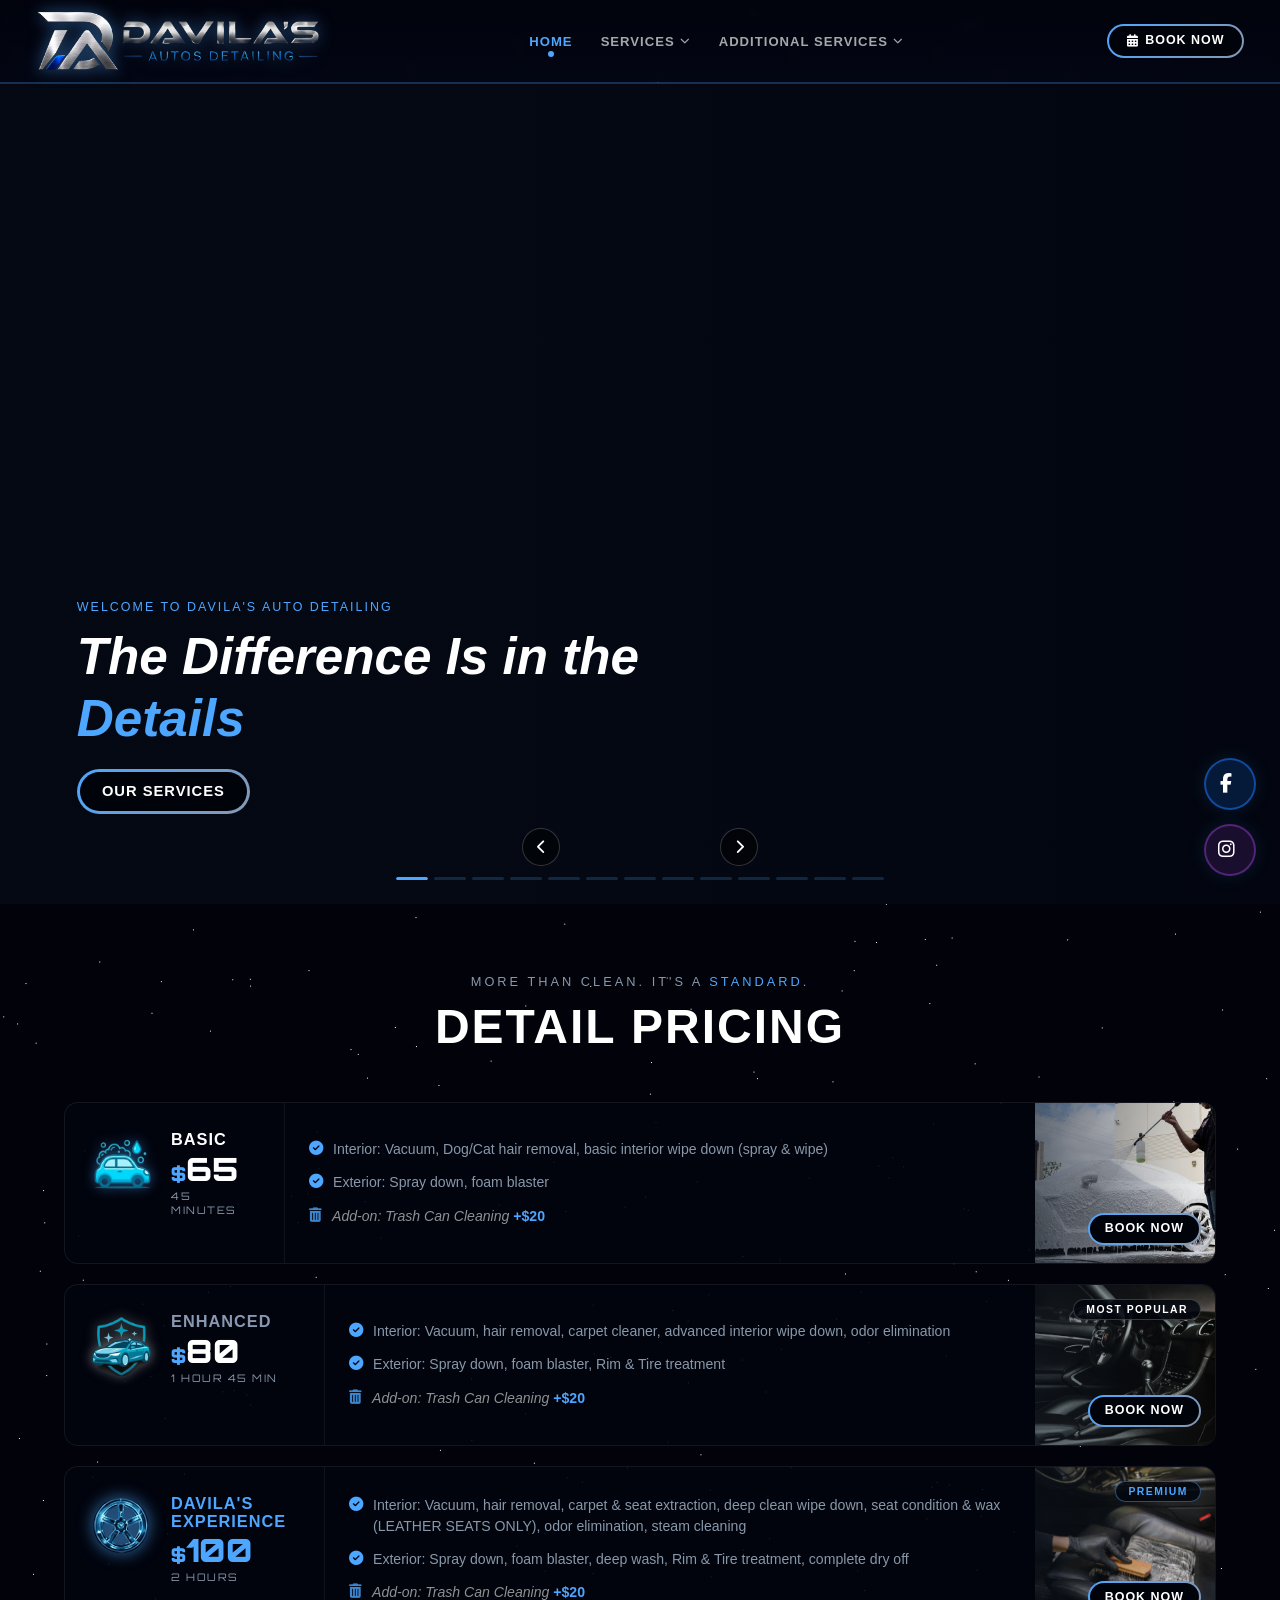
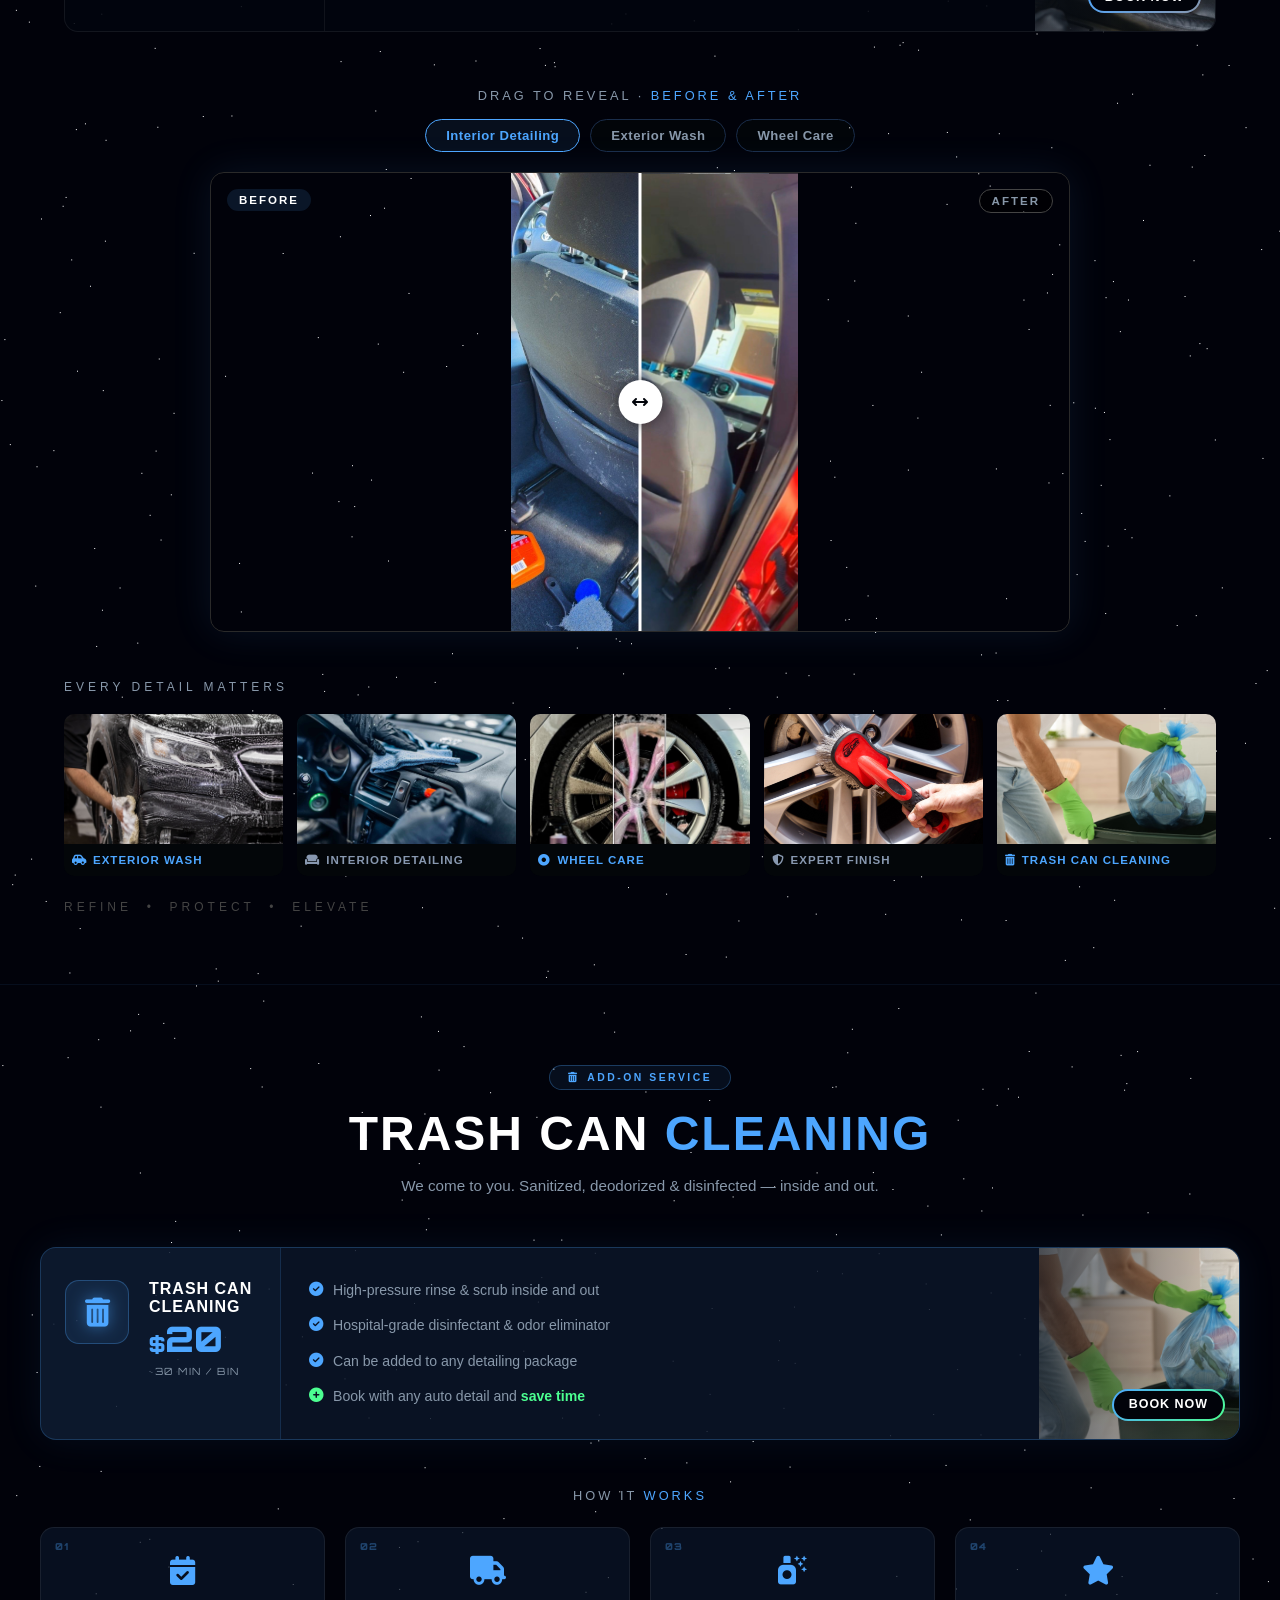
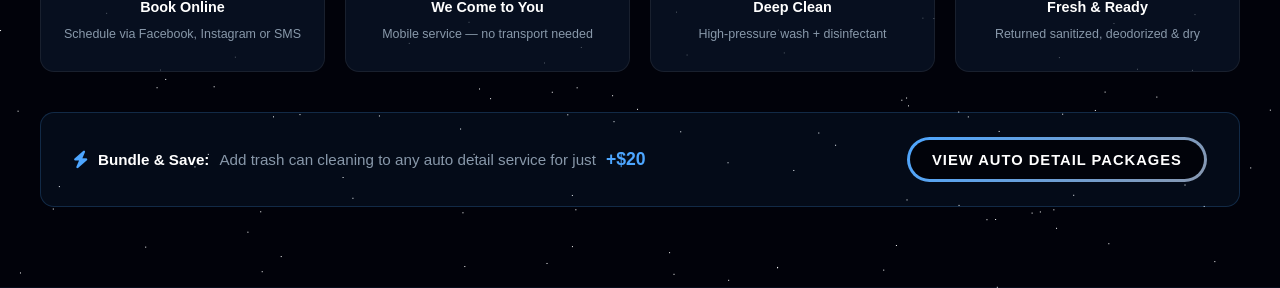
==== commit 6c79c2bd: "updates" ====
--- a/index.html
+++ b/index.html
@@ -63,7 +63,7 @@
   <!-- HERO SLIDER -->
   <section class="hero" id="home">
     <div class="hero-slides">
-      <div class="slide active" data-bg="logos/logo.png" data-sub="WELCOME TO DAVILA'S AUTO DETAILING" data-title="The Difference Is in the <span>Details</span>" data-btn="Our Services"></div>
+      <div class="slide active" data-bg="logos/fondo.jpeg" data-sub="WELCOME TO DAVILA'S AUTO DETAILING" data-title="The Difference Is in the <span>Details</span>" data-btn="Our Services"></div>
       <div class="slide" data-bg="Imagenes de fondo/1.jpg" data-sub="PROFESSIONAL RESULTS, EVERY TIME" data-title="We Wash Your Car in <span>Under 15 Minutes</span>" data-btn="Book Now"></div>
       <div class="slide" data-bg="Imagenes de fondo/2.jpg" data-sub="PREMIUM CARE FOR YOUR VEHICLE" data-title="Showroom Shine <span>Guaranteed</span>" data-btn="See Our Services"></div>
       <div class="slide" data-bg="Our services/Exterior Wash/Imagenes/1.jpg" data-sub="EXTERIOR WASH" data-title="A Spotless Exterior <span>From Top to Bottom</span>" data-btn="Book Exterior Wash"></div>
--- a/index.css
+++ b/index.css
@@ -277,7 +277,7 @@
 /* ===== HERO SLIDER ===== */
 .hero {
   position: relative;
-  height: 680px;
+  height: 820px;
   overflow: hidden;
   z-index: 1;
 }
@@ -293,7 +293,7 @@
   background-size: cover;
   background-position: center;
   opacity: 0;
-  transform: scale(0.95);
+  transform: scale(0.98);
   transition: opacity 0.5s ease, transform 6s ease;
 }
 
@@ -2731,3 +2731,387 @@
   #trashModal .modal-form { padding: 14px 16px 16px !important; }
   #trashModal .modal-close { top: 10px !important; right: 10px !important; z-index: 50 !important; }
 }
+
+/* ===== FIX: TRASH MODAL & CARD RESPONSIVE ===== */
+
+/* Ajustes para evitar desbordamiento horizontal en el modal de trash */
+#trashModal .modal-box {
+  overflow-x: hidden !important;
+}
+
+/* Estilos específicos para el modal de trash en móviles */
+@media (max-width: 768px) {
+  /* Modal box: ocupa toda la pantalla sin bordes */
+  #trashModal .modal-box {
+    padding: 0 0 20px 0 !important;
+    width: 100% !important;
+    max-width: 100% !important;
+    border-radius: 0 !important;
+    min-height: 100dvh !important;
+    background: #020509 !important;
+    overflow-y: auto !important;
+    overflow-x: hidden !important;
+  }
+
+  /* Todos los elementos dentro del modal respetan el ancho */
+  #trashModal .modal-box * {
+    max-width: 100% !important;
+    box-sizing: border-box !important;
+  }
+
+  /* Slider más compacto */
+  #trashModal .modal-slider {
+    height: 200px !important;
+    margin: 0 !important;
+  }
+
+  /* Info */
+  #trashModal .modal-info {
+    padding: 12px 14px 10px !important;
+  }
+
+  #trashModal .modal-info h3 {
+    font-size: 1rem !important;
+    margin-bottom: 4px !important;
+  }
+
+  #trashModal .modal-info p {
+    font-size: 0.82rem !important;
+    margin-bottom: 10px !important;
+  }
+
+  #trashModal .modal-highlights {
+    grid-template-columns: 1fr !important;
+    gap: 4px !important;
+    margin-bottom: 10px !important;
+  }
+
+  #trashModal .modal-highlights li {
+    font-size: 0.8rem !important;
+    padding: 2px 0 !important;
+  }
+
+  #trashModal .modal-price {
+    padding: 8px 12px !important;
+    margin-bottom: 6px !important;
+    flex-wrap: wrap !important;
+  }
+
+  #trashModal .modal-price-amount {
+    font-size: 1.2rem !important;
+  }
+
+  /* Footer y botón */
+  #trashModal .modal-footer {
+    padding: 0 14px 14px !important;
+  }
+
+  #trashModal .modal-footer .modal-btn {
+    width: 100% !important;
+    max-width: 100% !important;
+    font-size: 0.85rem !important;
+    padding: 10px 0 !important;
+  }
+
+  /* Formulario */
+  #trashModal .modal-form {
+    padding: 12px 14px 16px !important;
+  }
+
+  #trashModal .modal-form h4 {
+    font-size: 0.95rem !important;
+    margin-bottom: 10px !important;
+  }
+
+  #trashModal .modal-form input,
+  #trashModal .modal-form select,
+  #trashModal .modal-form textarea {
+    font-size: 16px !important; /* evita zoom en iOS */
+    padding: 10px 12px !important;
+    margin-bottom: 8px !important;
+  }
+
+  #trashModal .form-row {
+    grid-template-columns: 1fr !important;
+    gap: 6px !important;
+  }
+
+  #trashModal .field-label {
+    font-size: 0.7rem !important;
+    margin-bottom: 4px !important;
+  }
+
+  #trashModal .date-trigger {
+    padding: 10px 12px !important;
+    font-size: 0.85rem !important;
+  }
+
+  #trashModal .quote-calendar {
+    padding: 10px !important;
+    margin-top: 4px !important;
+  }
+
+  #trashModal .qc-day {
+    font-size: 0.75rem !important;
+    aspect-ratio: 1/1 !important;
+  }
+
+  #trashModal .form-actions {
+    flex-direction: column !important;
+    gap: 8px !important;
+    padding: 8px 0 0 !important;
+  }
+
+  #trashModal .form-actions button,
+  #trashModal .form-actions a {
+    width: 100% !important;
+    justify-content: center !important;
+    padding: 10px !important;
+    font-size: 0.85rem !important;
+  }
+
+  /* Botón cerrar */
+  #trashModal .modal-close {
+    top: 8px !important;
+    right: 8px !important;
+    width: 32px !important;
+    height: 32px !important;
+    font-size: 0.8rem !important;
+    z-index: 60 !important;
+  }
+
+  /* Copy box */
+  #trashModal .copy-box {
+    font-size: 0.8rem !important;
+    padding: 10px !important;
+    max-height: 180px !important;
+  }
+
+  #trashModal #tqCopyBtn {
+    padding: 10px !important;
+    font-size: 0.85rem !important;
+  }
+
+  /* Flechas del slider */
+  #trashModal .modal-arrow {
+    width: 32px !important;
+    height: 32px !important;
+    font-size: 0.7rem !important;
+  }
+
+  #trashModal .modal-arrow.left {
+    left: 6px !important;
+  }
+
+  #trashModal .modal-arrow.right {
+    right: 6px !important;
+  }
+
+  #trashModal .modal-dots {
+    bottom: 6px !important;
+    gap: 6px !important;
+  }
+
+  #trashModal .modal-dot {
+    width: 6px !important;
+    height: 6px !important;
+  }
+}
+
+/* ===== FIX: TRASH CARD RESPONSIVE (horizontal overflow) ===== */
+@media (max-width: 880px) {
+  .trash-main-card {
+    grid-template-columns: 1fr !important;
+    grid-template-rows: auto auto 1fr auto !important;
+    border-radius: 12px !important;
+  }
+
+  .trash-card-left {
+    border-right: none !important;
+    border-bottom: 1px solid rgba(77,166,255,0.15) !important;
+    padding: 16px !important;
+    flex-direction: row !important;
+    align-items: center !important;
+    flex-wrap: wrap !important;
+  }
+
+  .trash-card-icon {
+    width: 48px !important;
+    height: 48px !important;
+  }
+
+  .trash-card-icon i {
+    font-size: 1.4rem !important;
+  }
+
+  .trash-card-info h3 {
+    font-size: 0.9rem !important;
+  }
+
+  .trash-card-price {
+    font-size: 1.6rem !important;
+  }
+
+  .trash-card-features {
+    padding: 14px 16px !important;
+    gap: 8px !important;
+  }
+
+  .trash-card-img {
+    min-height: 180px !important;
+    height: 180px !important;
+    order: 2 !important;
+  }
+
+  .trash-pkg-btn {
+    position: relative !important;
+    bottom: auto !important;
+    right: auto !important;
+    margin: 12px 16px 16px !important;
+    width: calc(100% - 32px) !important;
+    justify-content: center !important;
+  }
+
+  .trash-steps-grid {
+    grid-template-columns: repeat(2, 1fr) !important;
+    gap: 12px !important;
+  }
+
+  .trash-step {
+    padding: 18px 12px !important;
+  }
+
+  .trash-combo-cta {
+    flex-direction: column !important;
+    text-align: center !important;
+    padding: 16px !important;
+  }
+
+  .trash-combo-cta p {
+    flex-direction: column !important;
+    gap: 4px !important;
+    font-size: 0.85rem !important;
+  }
+}
+
+@media (max-width: 480px) {
+  .trash-steps-grid {
+    grid-template-columns: 1fr !important;
+  }
+
+  .trash-card-left {
+    flex-direction: column !important;
+    text-align: center !important;
+  }
+
+  .trash-card-features .pkg-feature {
+    font-size: 0.8rem !important;
+  }
+}
+
+/* ===== ELIMINAR DESBORDAMIENTO HORIZONTAL EN MÓVIL ===== */
+@media (max-width: 900px) {
+  /* Forzar que el body no se desborde en móvil */
+  html,
+  body {
+    max-width: 100% !important;
+    overflow-x: hidden !important;
+    width: 100% !important;
+  }
+
+  /* Aplicar a todos los elementos hijos para que no se salgan */
+  * {
+    max-width: 100% !important;
+    box-sizing: border-box !important;
+  }
+
+  /* Ajustes específicos para el navbar */
+  .nav-container {
+    padding: 0 12px !important;
+    height: 70px !important;
+    gap: 8px !important;
+  }
+
+  .logo {
+    min-width: unset !important;
+    gap: 6px !important;
+  }
+
+  .logo-combined {
+    height: 48px !important;
+  }
+
+  .logo-icon {
+    height: 36px !important;
+  }
+
+  .logo-text-img {
+    height: 36px !important;
+  }
+
+  .nav-actions .btn-primary {
+    font-size: 0.7rem !important;
+    padding: 0.4em 0.8em !important;
+  }
+
+  /* Hero slider */
+  .hero {
+    overflow: hidden !important;
+  }
+
+  .hero-slides .slide {
+    background-size: cover !important;
+    background-position: center !important;
+    width: 100% !important;
+  }
+
+  /* Contenedores anchos */
+  .services,
+  .trash-standalone,
+  .footer-top,
+  .strip-items {
+    max-width: 100% !important;
+    overflow-x: hidden !important;
+  }
+
+  /* Imágenes */
+  img {
+    max-width: 100% !important;
+    height: auto !important;
+  }
+
+  /* Tarjetas de servicios */
+  .package-card,
+  .package-card.featured,
+  .package-card.premium {
+    grid-template-columns: 1fr !important;
+    width: 100% !important;
+  }
+
+  .package-left {
+    flex-wrap: wrap !important;
+    justify-content: center !important;
+  }
+
+  /* Slider before/after */
+  .ba-container {
+    max-width: 100% !important;
+    height: 280px !important;
+  }
+
+  .ba-after,
+  .ba-before {
+    background-size: contain !important;
+  }
+}
+
+/* ===== QUITAR ZOOM A LA IMAGEN DEL PRIMER SLIDE EN PC ===== */
+@media (min-width: 901px) {
+  /* Usamos data-bg como selector más específico */
+  .hero-slides .slide[data-bg="logos/fondo.jpeg"] {
+    background-size: contain !important;
+    background-position: center center !important;
+    background-color: #01020a !important;
+    background-repeat: no-repeat !important;
+  }
+}
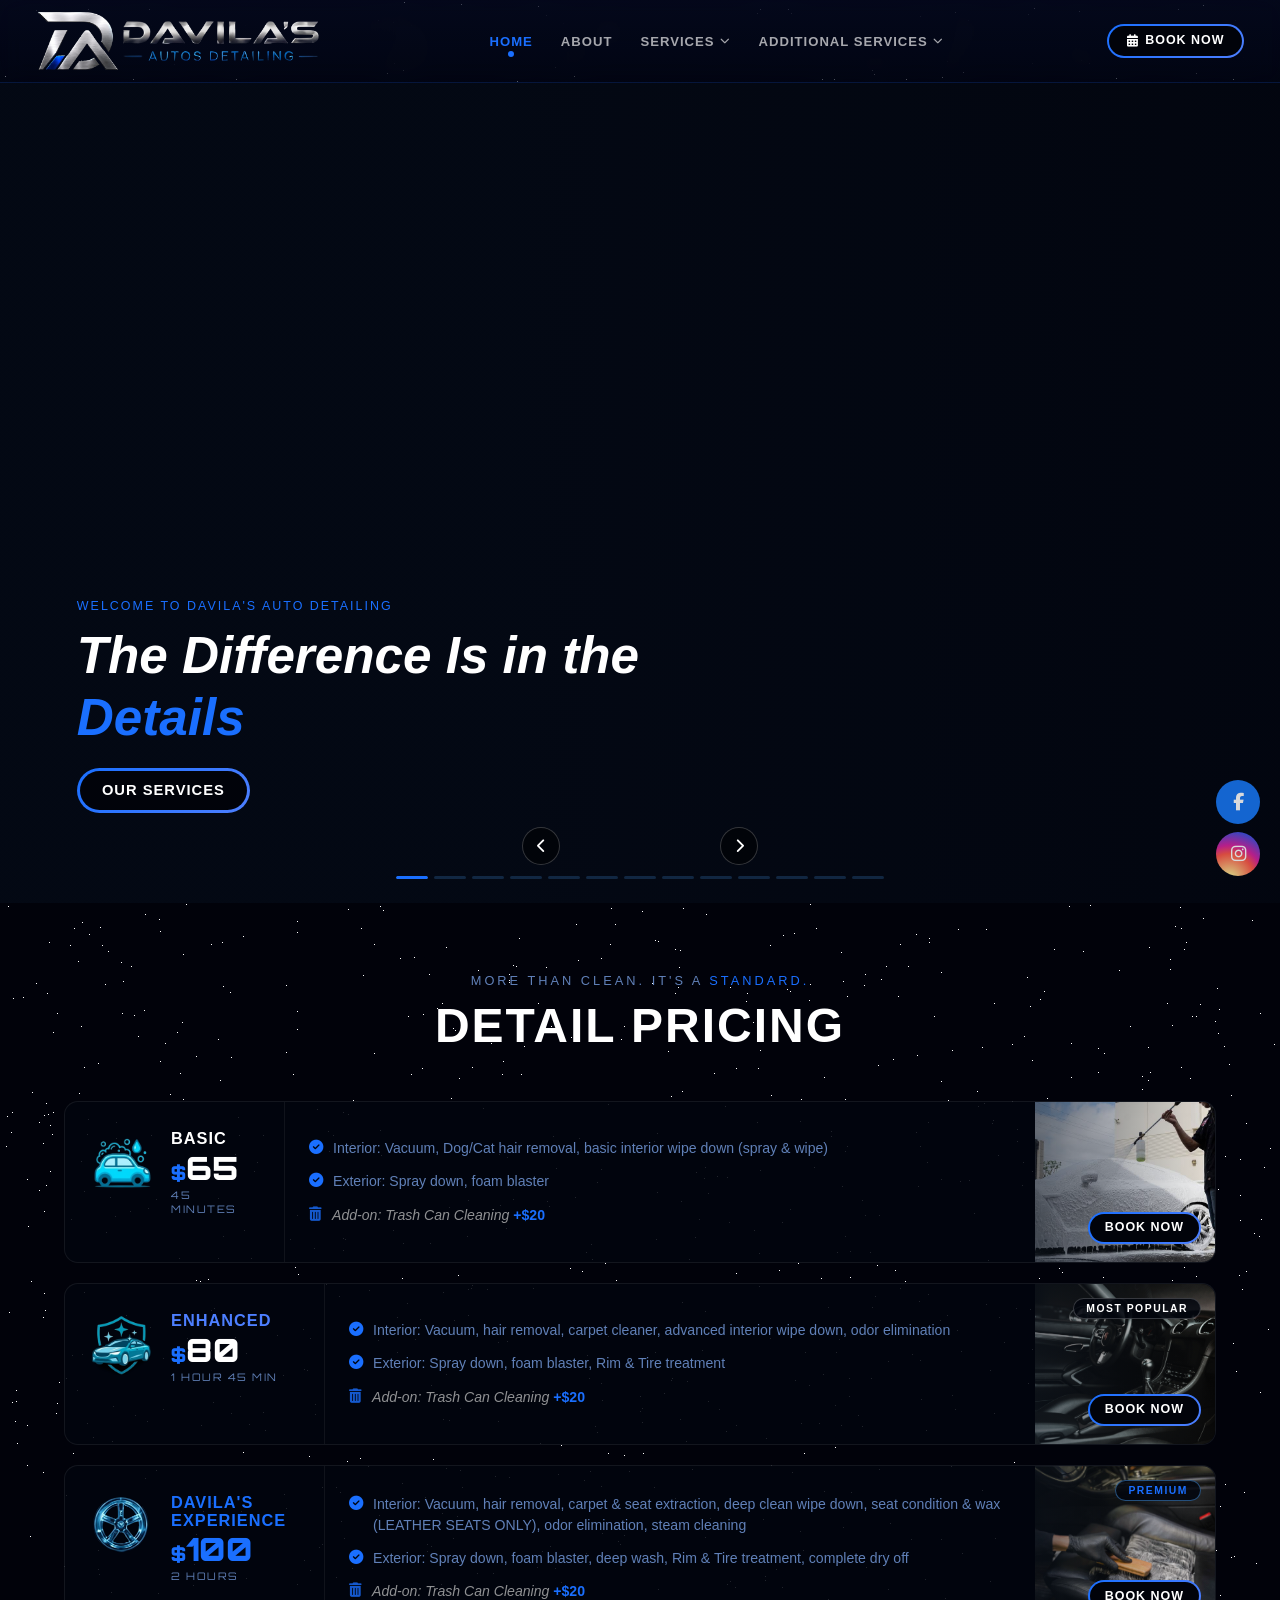
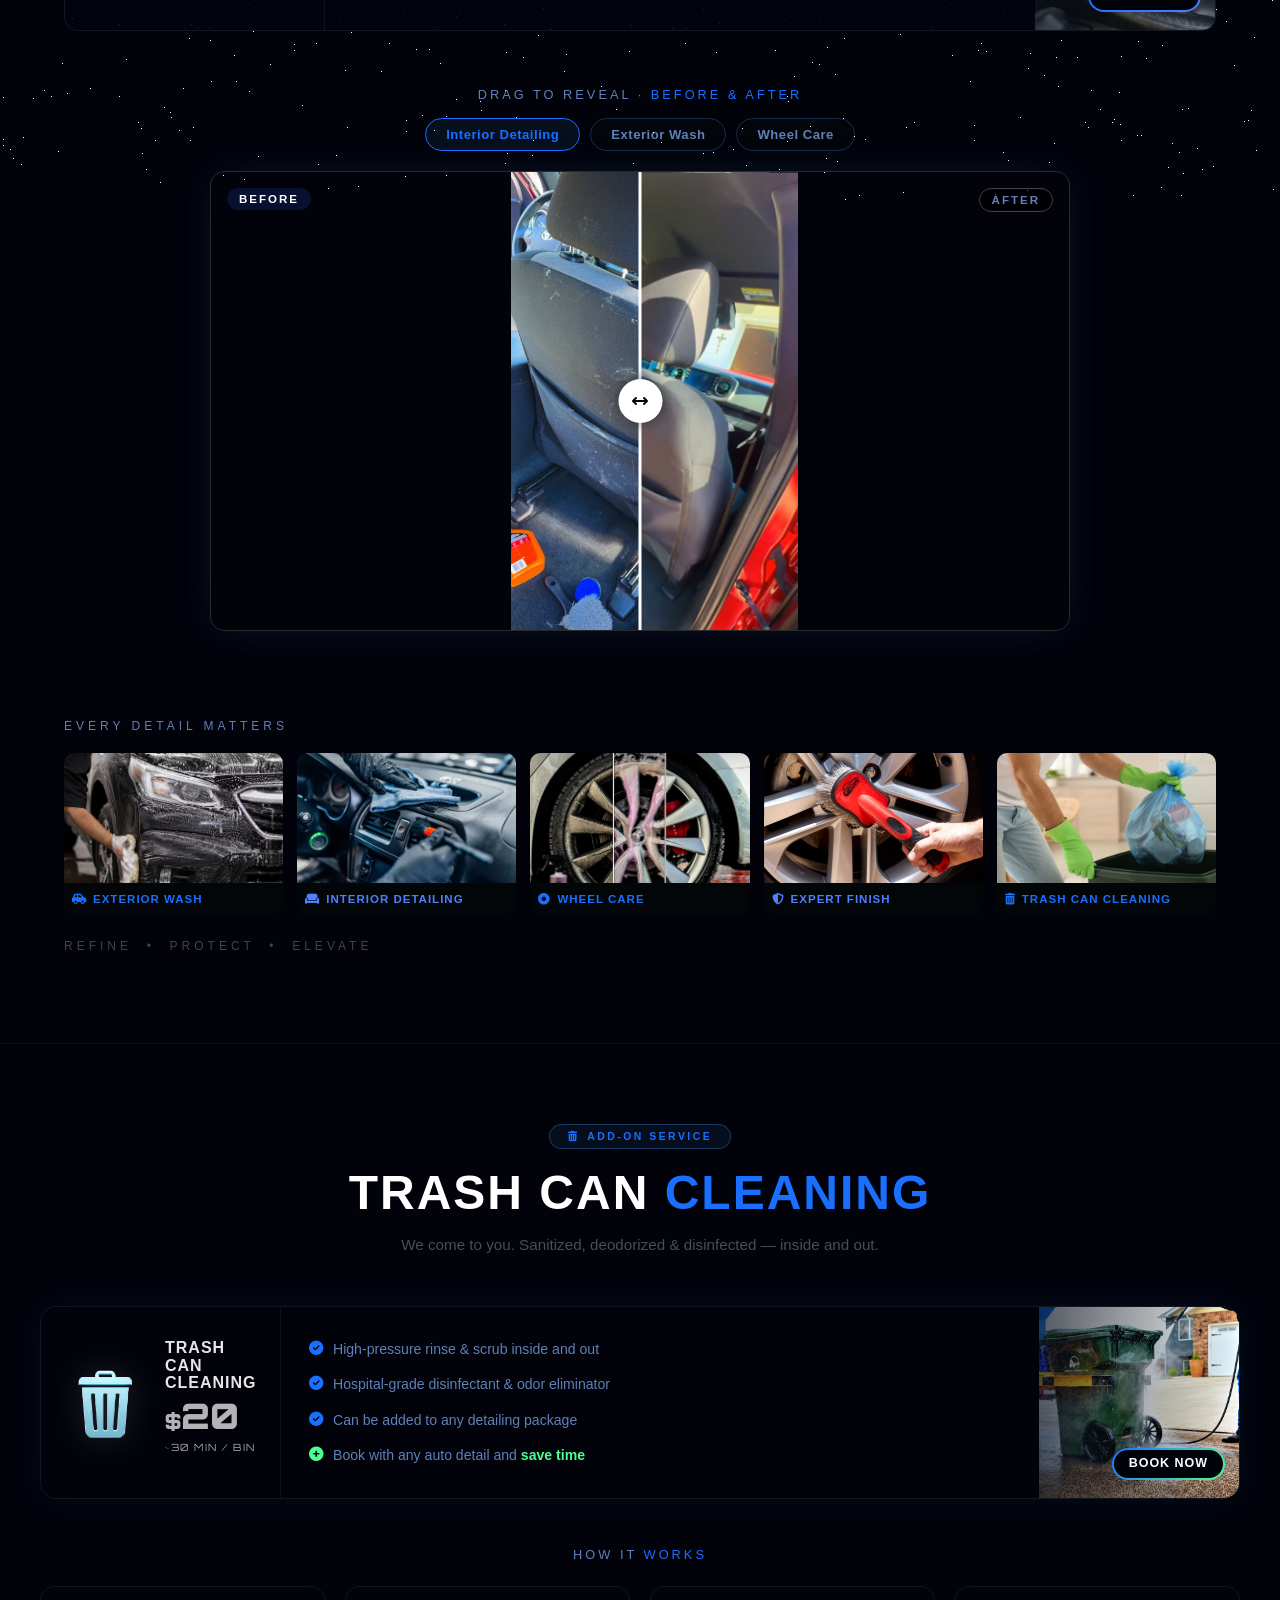
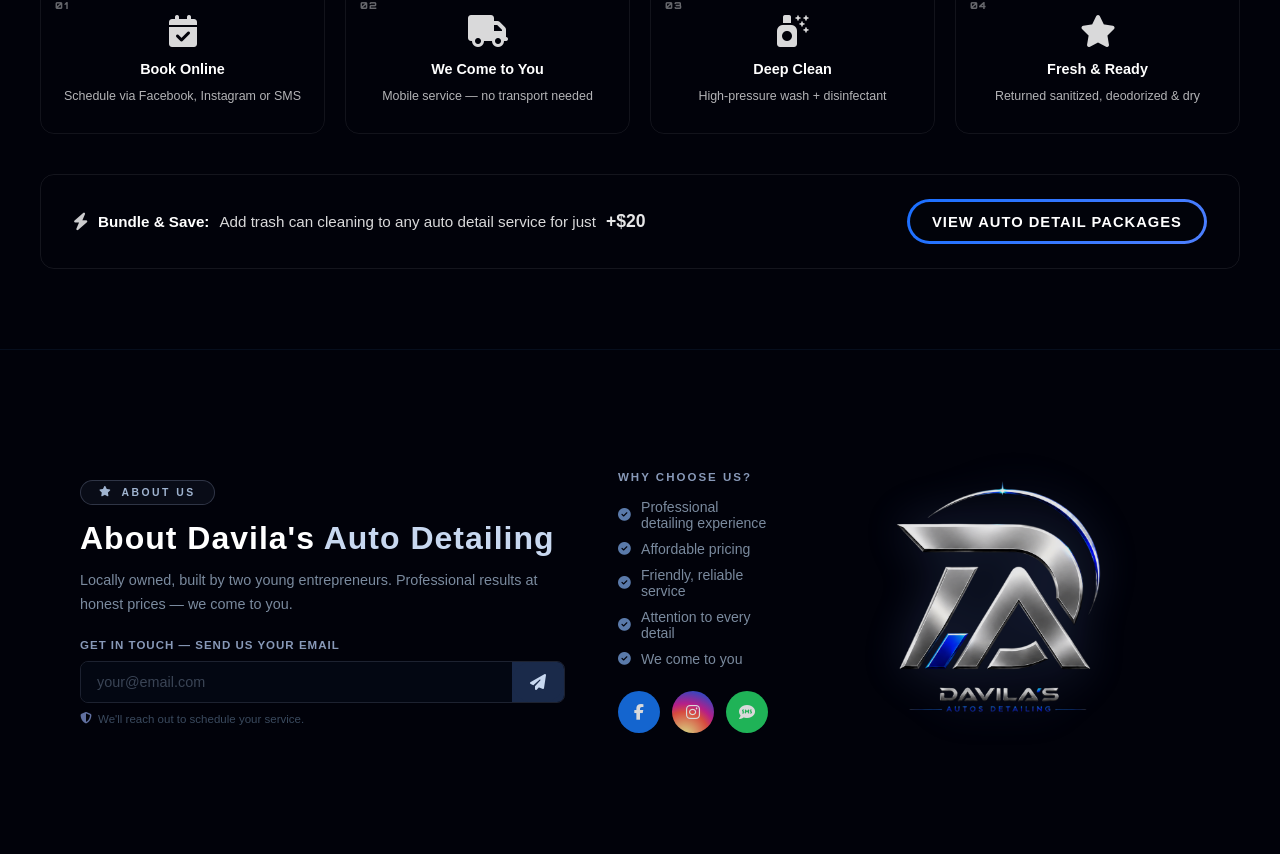
==== commit cc10e80c: "updates" ====
--- a/index.html
+++ b/index.html
@@ -1,4 +1,4 @@
-﻿<!DOCTYPE html>
+<!DOCTYPE html>
 <html lang="en">
 <head>
   <meta charset="UTF-8" />
@@ -32,6 +32,7 @@
 </a>
       <nav class="nav-links">
         <a href="#home" class="nav-link" data-section="home">Home</a>
+        <a href="#about" class="nav-link" data-section="about">About</a>
         <div class="nav-dropdown">
           <a href="#services" class="nav-link" data-section="services">Services <i class="fas fa-chevron-down nav-chevron"></i></a>
           <div class="dropdown-menu">
@@ -54,6 +55,7 @@
     </div>
     <div class="mobile-menu" id="mobileMenu">
       <a href="#home">Home</a>
+      <a href="#about">About</a>
       <a href="#services">Services</a>
       <a href="#trash-service">Additional Services</a>
       <a href="#services" class="btn-primary glow-on-hover" style="margin-top:10px;justify-content:center"><i class="fas fa-calendar-days"></i> Book Now</a>
@@ -126,7 +128,7 @@
 
       <!-- ENHANCED -->
       <div class="package-card featured" data-service="enhanced" data-price="80" data-duration="105"
-        data-images="Services/Enhanced/1.jpg|Services/Enhanced/2.jpg|Services/Enhanced/3.jpg|Services/Enhanced/4.webp|Our services/trash clean/1.jpeg|Our services/trash clean/2.jpeg"
+        data-images="Services/Enhanced/1.jpg|Services/Enhanced/2.jpg|Services/Enhanced/3.jpg|Services/Enhanced/4.webp"
         data-before="Our services/Interior Detailing/imagenes/4.jpeg"
         data-after="Our services/Interior Detailing/imagenes/5.jpeg"
         data-title="Enhanced Detail"
@@ -267,8 +269,8 @@
         data-highlights="High-pressure rinse & scrub|Hospital-grade disinfectant|Odor eliminator spray|Interior & exterior clean|~30 minutes per bin">
 
         <div class="trash-card-left">
-          <div class="trash-card-icon">
-            <i class="fas fa-trash-can"></i>
+        <div class="trash-card-icon">
+            <img src="Logos/trash.png" alt="Trash" class="trash-logo-img" />
           </div>
           <div class="trash-card-info">
             <h3>TRASH CAN<br>CLEANING</h3>
@@ -284,7 +286,7 @@
           <div class="pkg-feature combo-feature"><i class="fas fa-plus-circle"></i><span>Book with any auto detail and <strong>save time</strong></span></div>
         </div>
 
-        <div class="trash-card-img" style="background-image: url('Our%20services/trash%20clean/1.jpeg')"></div>
+        <div class="trash-card-img" style="background-image: url('Our%20services/trash%20clean/3.jpeg')"></div>
 
         <button class="pkg-btn trash-pkg-btn glow-on-hover">Book Now</button>
       </div>
@@ -329,21 +331,67 @@
     </div>
   </section>
 
+  <!-- ABOUT SECTION -->
+  <section class="about-section" id="about">
+    <div class="about-banner">
+
+      <!-- LEFT: info + email -->
+      <div class="about-banner-left">
+        <span class="about-tag"><i class="fas fa-star"></i> About Us</span>
+        <h2>About Davila's <span>Auto Detailing</span></h2>
+        <p>Locally owned, built by two young entrepreneurs. Professional results at honest prices &mdash; we come to you.</p>
+        <div class="about-email-wrap">
+          <label class="about-email-label">Get in touch &mdash; send us your email</label>
+          <div class="about-email-row">
+            <input type="email" class="about-email-input" placeholder="your@email.com" />
+            <button class="about-email-btn glow-on-hover"><i class="fas fa-paper-plane"></i></button>
+          </div>
+          <p class="about-email-note"><i class="fas fa-shield-halved"></i> We'll reach out to schedule your service.</p>
+        </div>
+      </div>
+
+      <!-- DIVIDER -->
+      <div class="about-banner-divider"></div>
+
+      <!-- RIGHT: benefits + social + logo -->
+      <div class="about-banner-right">
+        <div class="about-right-top">
+          <div class="about-right-content">
+            <p class="about-benefits-title">Why Choose Us?</p>
+            <ul class="about-benefits-list">
+              <li><i class="fas fa-circle-check"></i> Professional detailing experience</li>
+              <li><i class="fas fa-circle-check"></i> Affordable pricing</li>
+              <li><i class="fas fa-circle-check"></i> Friendly, reliable service</li>
+              <li><i class="fas fa-circle-check"></i> Attention to every detail</li>
+              <li><i class="fas fa-circle-check"></i> We come to you</li>
+            </ul>
+            <div class="about-social-row">
+              <a href="https://www.facebook.com/share/1DHa3tu1pC/?mibextid=wwXIfr" target="_blank" class="about-social-btn facebook"><i class="fab fa-facebook-f"></i></a>
+              <a href="https://www.instagram.com/davilasdetailingco?igsh=eHhzdzAweGZ0YWx5&utm_source=qr" target="_blank" class="about-social-btn instagram"><i class="fab fa-instagram"></i></a>
+              <a href="sms:+1?body=Hi%2C%20I%27d%20like%20to%20book%20a%20service" class="about-social-btn sms"><i class="fas fa-comment-sms"></i></a>
+            </div>
+          </div>
+          <img src="Logos/logo hd.png" alt="Davila's" class="about-logo-right" />
+        </div>
+      </div>
+
+    </div>
+  </section>
+
   <!-- FACEBOOK FLOAT -->
-  <a href="https://www.facebook.com/share/18xFt5k7B8/?mibextid=wwXIfr" class="float-btn facebook-float" target="_blank" aria-label="Book on Facebook">
-    <i class="fab fa-facebook-f"></i><span>Book on Facebook</span>
-    <div class="scan-line"></div>
+  <a href="https://www.facebook.com/share/1DHa3tu1pC/?mibextid=wwXIfr" class="social-float facebook-float" target="_blank" aria-label="Facebook">
+    <i class="fab fa-facebook-f"></i>
   </a>
   <!-- INSTAGRAM FLOAT -->
-  <a href="https://www.instagram.com/emerald_autodetailing12?igsh=ZHlkOWl3OHluODk2&utm_source=qr" class="float-btn instagram-float" target="_blank" aria-label="Book on Instagram">
-    <i class="fab fa-instagram"></i><span>Book on Instagram</span>
-    <div class="scan-line"></div>
+  <a href="https://www.instagram.com/davilasdetailingco?igsh=eHhzdzAweGZ0YWx5&utm_source=qr" class="social-float instagram-float" target="_blank" aria-label="Instagram">
+    <i class="fab fa-instagram"></i>
   </a>
 
   <!-- TRASH MODAL (now matches service modal structure) -->
   <div class="modal-backdrop" id="trashModal">
     <div class="modal-box" id="trashModalBox">
       <button class="modal-close" id="trashModalClose"><i class="fas fa-times"></i></button>
+      <button class="modal-maximize-btn" id="trashModalMaximize"><i class="fas fa-expand"></i></button>
 
       <!-- Slider -->
       <div class="modal-slider">
@@ -413,8 +461,8 @@
           <textarea class="copy-box" id="tqCopyBox" readonly rows="6"></textarea>
           <div class="form-actions">
             <button type="button" id="tqCopyBtn" class="glow-on-hover"><i class="fas fa-copy"></i> Copy</button>
-            <a href="https://www.facebook.com/share/18xFt5k7B8/?mibextid=wwXIfr" class="btn-primary glow-on-hover" target="_blank"><i class="fab fa-facebook-f"></i> Facebook</a>
-            <a href="https://www.instagram.com/emerald_autodetailing12?igsh=ZHlkOWl3OHluODk2&utm_source=qr" class="btn-primary glow-on-hover" target="_blank"><i class="fab fa-instagram"></i> Instagram</a>
+            <a href="https://www.facebook.com/share/1DHa3tu1pC/?mibextid=wwXIfr" class="btn-primary glow-on-hover" target="_blank"><i class="fab fa-facebook-f"></i> Facebook</a>
+            <a href="https://www.instagram.com/davilasdetailingco?igsh=eHhzdzAweGZ0YWx5&utm_source=qr" class="btn-primary glow-on-hover" target="_blank"><i class="fab fa-instagram"></i> Instagram</a>
             <a id="tqSmsBtn" class="btn-primary glow-on-hover" target="_blank"><i class="fas fa-comment-sms"></i> SMS <span class="mobile-only-tag">Mobile Only</span></a>
           </div>
         </div>
@@ -426,6 +474,7 @@
   <div class="modal-backdrop" id="serviceModal">
     <div class="modal-box">
       <button class="modal-close" id="modalClose"><i class="fas fa-times"></i></button>
+      <button class="modal-maximize-btn" id="modalMaximize"><i class="fas fa-expand"></i></button>
       <div class="modal-slider">
         <div class="modal-slides" id="modalSlides"></div>
         <button class="modal-arrow left" id="modalPrev"><i class="fas fa-chevron-left"></i></button>
@@ -520,8 +569,8 @@
           <textarea class="copy-box" id="copyBox" readonly rows="7"></textarea>
           <div class="form-actions">
             <button type="button" id="copyBtn" class="glow-on-hover"><i class="fas fa-copy"></i> Copy</button>
-            <a href="https://www.facebook.com/share/18xFt5k7B8/?mibextid=wwXIfr" class="btn-primary glow-on-hover" target="_blank"><i class="fab fa-facebook-f"></i> Facebook</a>
-            <a href="https://www.instagram.com/emerald_autodetailing12?igsh=ZHlkOWl3OHluODk2&utm_source=qr" class="btn-primary glow-on-hover" target="_blank"><i class="fab fa-instagram"></i> Instagram</a>
+            <a href="https://www.facebook.com/share/1DHa3tu1pC/?mibextid=wwXIfr" class="btn-primary glow-on-hover" target="_blank"><i class="fab fa-facebook-f"></i> Facebook</a>
+            <a href="https://www.instagram.com/davilasdetailingco?igsh=eHhzdzAweGZ0YWx5&utm_source=qr" class="btn-primary glow-on-hover" target="_blank"><i class="fab fa-instagram"></i> Instagram</a>
             <a id="smsBtnBoth" class="btn-primary glow-on-hover" target="_blank"><i class="fas fa-comment-sms"></i> Send SMS <span class="mobile-only-tag"><i class="fab fa-apple"></i><i class="fab fa-android"></i> Mobile Only</span></a>
           </div>
         </div>
@@ -532,22 +581,32 @@
   <!-- STAR GENERATOR -->
   <script>
   (function(){
-    function stars(n){
-      var s='';
-      for(var i=0;i<n;i++){
-        if(i)s+=', ';
-        s+=Math.random()*2000+'px '+Math.random()*2000+'px #FFF';
+    var st = document.createElement('style');
+    document.head.appendChild(st);
+    function gen() {
+      var w = window.innerWidth, h = window.innerHeight;
+      function stars(n) {
+        var s = '';
+        for (var i = 0; i < n; i++) {
+          if (i) s += ', ';
+          s += (Math.random()*w).toFixed(0)+'px '+(Math.random()*h).toFixed(0)+'px #FFF';
+        }
+        return s;
       }
-      return s;
+      st.textContent =
+        '#stars{box-shadow:'+stars(700)+'}'+
+        '#stars2{box-shadow:'+stars(200)+'}'+
+        '#stars3{box-shadow:'+stars(100)+'}'+
+        '#stars:after{box-shadow:'+stars(700)+'}'+
+        '#stars2:after{box-shadow:'+stars(200)+'}'+
+        '#stars3:after{box-shadow:'+stars(100)+'}';
     }
-    var st=document.createElement('style');
-    st.textContent='#stars{box-shadow:'+stars(700)+'}'+
-      '#stars2{box-shadow:'+stars(200)+'}'+
-      '#stars3{box-shadow:'+stars(100)+'}'+
-      '#stars:after{box-shadow:'+stars(700)+'}'+
-      '#stars2:after{box-shadow:'+stars(200)+'}'+
-      '#stars3:after{box-shadow:'+stars(100)+'}';
-    document.head.appendChild(st);
+    gen();
+    var resizeTimer;
+    window.addEventListener('resize', function(){
+      clearTimeout(resizeTimer);
+      resizeTimer = setTimeout(gen, 200);
+    });
   })();
   </script>
 
--- a/index.css
+++ b/index.css
@@ -1,14 +1,14 @@
 ﻿/* ===== VARIABLES ===== */
 :root {
-  --green: #4da6ff;
-  --green-dark: #0a1628;
-  --purple: #8898b0;
-  --purple-dark: #3a4255;
+  --green: #1a6fff;
+  --green-dark: #071030;
+  --purple: #4d7fff;
+  --purple-dark: #0f1e50;
   --black: #01030a;
   --dark: #01030a;
   --dark2: #01030a;
   --white: #ffffff;
-  --gray: #8898aa;
+  --gray: #6080b8;
 }
 
 @import url('https://fonts.googleapis.com/css2?family=Orbitron:wght@700;900&display=swap');
@@ -44,7 +44,7 @@
 #stars:after, #stars2:after, #stars3:after {
   content: " ";
   position: absolute;
-  top: 2000px;
+  top: 100vh;
   width: 1px;
   height: 1px;
   background: transparent;
@@ -52,7 +52,7 @@
 
 @keyframes animStar {
   from { transform: translateY(0px); }
-  to   { transform: translateY(-2000px); }
+  to   { transform: translateY(-100vh); }
 }
 
 
@@ -71,18 +71,18 @@
 
 /* ===== NAVBAR =====  */
 .navbar {
-  background: linear-gradient(180deg, rgba(2,5,15,0.55) 0%, rgba(4,10,25,0.60) 100%);
-  backdrop-filter: blur(4px);
-  -webkit-backdrop-filter: blur(4px);
-  border-bottom: 2px solid rgba(77,166,255,0.28);
+  background: linear-gradient(180deg, rgba(10,20,60,0.35) 0%, rgba(5,15,45,0.25) 100%);
+  backdrop-filter: blur(12px);
+  -webkit-backdrop-filter: blur(12px);
+  border-bottom: 1px solid rgba(26,111,255,0.15);
   position: sticky;
   top: 0;
   z-index: 200;
   transition: background 0.3s, box-shadow 0.3s;
 }
 .navbar.scrolled {
-  background: rgba(4, 8, 20, 0.98);
-  box-shadow: 0 2px 24px rgba(0,0,0,0.6);
+  background: linear-gradient(180deg, rgba(10,20,60,0.55) 0%, rgba(5,15,45,0.45) 100%);
+  box-shadow: 0 2px 32px rgba(10,30,100,0.4);
 }
 .nav-container {
   max-width: 1280px;
@@ -105,12 +105,12 @@
 .logo img {
   height: 64px;
   object-fit: contain;
-  filter: drop-shadow(0 0 8px rgba(77,166,255,0.5));
+  filter: none;
   transition: filter 0.3s;
   position: relative;
   z-index: 2;
 }
-.logo:hover img { filter: drop-shadow(0 0 14px rgba(77,166,255,0.85)); }
+.logo:hover img { filter: none; }
 .logo-text {
   display: flex;
   flex-direction: column;
@@ -679,15 +679,15 @@
   width: 100%;
   height: 100%;
   object-fit: contain;
-  filter: drop-shadow(0 0 6px rgba(77,166,255,0.5));
+  filter: none;
 }
 
 .package-icon.purple img {
-  filter: drop-shadow(0 0 6px rgba(192,192,192,0.6));
+  filter: none;
 }
 
 .package-icon.green img {
-  filter: drop-shadow(0 0 8px rgba(77,166,255,0.7));
+  filter: none;
 }
 
 .package-title-wrap {
@@ -947,9 +947,9 @@
 .ba-label.right { right: 16px; background: rgba(0,0,0,0.6);   color: var(--gray); border: 1px solid #444; }
 
 /* ===== BOTTOM STRIP ===== */
-.strip {
-  margin-top: 56px;
-  text-align: center;
+.services-strip {
+  background: transparent;
+  padding: 40px 0 20px;
 }
 
 .strip-tagline {
@@ -1003,13 +1003,240 @@
   letter-spacing: 4px;
   color: #444;
   text-transform: uppercase;
+  padding-bottom: 0;
+  margin-bottom: 0;
+}
+
+/* ===== ABOUT SECTION ===== */
+.about-section {
+  padding: 0;
+  background: transparent;
+  border-top: none;
+  border-bottom: none;
+}
+
+.about-banner {
+  max-width: 1200px;
+  margin: 0 auto;
+  padding: 52px 40px;
+  display: grid;
+  grid-template-columns: 1fr 1px 1fr;
+  gap: 0;
+  align-items: center;
+}
+
+.about-banner-left {
+  padding-right: 52px;
+}
+
+.about-tag {
+  display: inline-flex;
+  align-items: center;
+  gap: 8px;
+  background: rgba(120,140,180,0.08);
+  border: 1px solid rgba(160,175,210,0.25);
+  color: #a0b4d0;
+  font-size: 0.65rem;
+  font-weight: 800;
+  letter-spacing: 2.5px;
+  padding: 6px 18px;
+  border-radius: 20px;
+  text-transform: uppercase;
+  margin-bottom: 14px;
+}
+
+.about-banner-left h2 {
+  font-size: clamp(1.5rem, 2.5vw, 2rem);
+  font-weight: 900;
+  color: var(--white);
+  letter-spacing: 1px;
+  line-height: 1.2;
+  margin-bottom: 12px;
+}
+
+.about-banner-left h2 span { color: #c8d8f0; }
+
+.about-banner-left > p {
+  font-size: 0.9rem;
+  color: #7a8a9e;
+  line-height: 1.65;
+  margin-bottom: 22px;
+}
+
+.about-email-label {
+  display: block;
+  font-size: 0.72rem;
+  font-weight: 700;
+  letter-spacing: 1px;
+  text-transform: uppercase;
+  color: #8899b8;
+  margin-bottom: 10px;
+}
+
+.about-email-row {
+  display: flex;
+  border: 1px solid rgba(140,160,200,0.2);
+  border-radius: 8px;
+  overflow: hidden;
+  margin-bottom: 10px;
+}
+
+.about-email-input {
+  flex: 1;
+  background: rgba(4,8,18,0.95);
+  border: none;
+  padding: 12px 16px;
+  color: var(--white);
+  font-size: 0.9rem;
+  outline: none;
+  font-family: inherit;
+}
+
+.about-email-input::placeholder { color: #3a4455; }
+
+.about-email-btn {
+  background: #1a2a4a;
+  border: none;
+  padding: 0 18px;
+  color: #c8d8f0;
+  font-size: 1rem;
+  cursor: pointer;
+  transition: background 0.2s;
+  display: flex;
+  align-items: center;
+  justify-content: center;
+}
+
+.about-email-btn:hover { background: #243560; }
+
+.about-email-note {
+  font-size: 0.72rem;
+  color: #3a4a5e;
+  display: flex;
+  align-items: center;
+  gap: 6px;
+}
+
+.about-email-note i { color: #6070a0; }
+
+/* Divider */
+.about-banner-divider {
+  width: 1px;
+  align-self: stretch;
+  background: transparent;
+  margin: 0 52px;
+}
+
+/* Right */
+.about-banner-right {
+  padding-left: 0;
+  border: none;
+}
+
+.about-right-top {
+  display: flex;
+  align-items: center;
+  gap: 32px;
+  border: none;
+  outline: none;
+}
+
+.about-right-content {
+  flex: 1;
+  border: none;
+}
+
+.about-logo-right {
+  width: 400px;
+  height: 400px;
+  object-fit: contain;
+  flex-shrink: 0;
+  filter: drop-shadow(0 0 24px rgba(100,130,200,0.3));
+  opacity: 0.9;
+  border: none;
+}
+
+.about-benefits-title {
+  font-size: 0.72rem;
+  font-weight: 800;
+  letter-spacing: 2px;
+  color: #8899b8;
+  text-transform: uppercase;
+  margin-bottom: 16px;
+}
+
+.about-benefits-list {
+  list-style: none;
+  display: flex;
+  flex-direction: column;
+  gap: 10px;
+  margin-bottom: 24px;
+}
+
+.about-benefits-list li {
+  display: flex;
+  align-items: center;
+  gap: 10px;
+  font-size: 0.88rem;
+  color: #7a8a9e;
+}
+
+.about-benefits-list li i { color: #5a7aaa; font-size: 0.8rem; flex-shrink: 0; }
+
+.about-social-row {
+  display: flex;
+  gap: 12px;
+}
+
+.about-social-btn {
+  width: 42px;
+  height: 42px;
+  border-radius: 50%;
+  display: flex;
+  align-items: center;
+  justify-content: center;
+  font-size: 1rem;
+  color: var(--white);
+  text-decoration: none;
+  transition: transform 0.2s, opacity 0.2s;
+  opacity: 0.85;
+}
+
+.about-social-btn:hover { transform: scale(1.1); opacity: 1; }
+.about-social-btn.facebook  { background: #1877f2; }
+.about-social-btn.instagram { background: radial-gradient(circle at 30% 107%, #fdf497 0%, #fdf497 5%, #fd5949 45%, #d6249f 60%, #285aeb 90%); }
+.about-social-btn.sms       { background: #25d366; }
+
+@media (max-width: 900px) {
+  .about-banner {
+    grid-template-columns: 1fr;
+    padding: 40px 24px;
+    gap: 32px;
+  }
+  .about-banner-left { padding-right: 0; }
+  .about-banner-divider {
+    width: 100%;
+    height: 0;
+    background: transparent;
+    margin: 0;
+    align-self: auto;
+  }
+  .about-banner-right {
+    padding-left: 20px;
+  }
+  .about-right-top {
+    gap: 20px;
+    align-items: center;
+  }
+  .about-logo-right {
+    width: 260px;
+    height: 260px;
+  }
 }
 
 /* ===== FOOTER ===== */
 .footer {
-  background: #0a1422;
-  border-top: 3px solid var(--green-dark);
-  margin-top: 40px;
+  display: none;
 }
 
 .footer-top {
@@ -1116,13 +1343,93 @@
   transform: scale(0.85);
   transform-origin: var(--origin-x, 50%) var(--origin-y, 50%);
   opacity: 0;
-  transition: transform 0.45s cubic-bezier(0.34,1.56,0.64,1), opacity 0.35s ease;
+  transition: transform 0.45s cubic-bezier(0.34,1.56,0.64,1), opacity 0.35s ease, width 0.3s ease, max-width 0.3s ease, max-height 0.3s ease, border-radius 0.3s ease;
   box-shadow: 0 0 60px rgba(77,166,255,0.2);
 }
 
 .modal-backdrop.open .modal-box {
   transform: scale(1);
   opacity: 1;
+}
+
+#serviceModal .modal-box.maximized {
+  width: 100% !important;
+  max-width: 100% !important;
+  max-height: 100vh !important;
+  height: 100vh !important;
+  border-radius: 0 !important;
+  margin: 0 !important;
+  display: flex;
+  flex-direction: column;
+}
+
+#serviceModal .modal-box.maximized .modal-slider {
+  height: 55vh !important;
+  flex-shrink: 0;
+}
+
+#serviceModal .modal-box.maximized .modal-slide {
+  background-size: cover !important;
+  background-position: center !important;
+}
+
+#serviceModal .modal-box.maximized .modal-info,
+#serviceModal .modal-box.maximized .modal-form {
+  flex: 1;
+  overflow-y: auto;
+}
+
+#trashModal .modal-box.maximized {
+  width: 100% !important;
+  max-width: 100% !important;
+  max-height: 100vh !important;
+  height: 100vh !important;
+  border-radius: 0 !important;
+  margin: 0 !important;
+  display: flex;
+  flex-direction: column;
+  padding-bottom: 0 !important;
+}
+
+#trashModal .modal-box.maximized .modal-slider {
+  height: 55vh !important;
+  flex-shrink: 0;
+}
+
+#trashModal .modal-box.maximized .modal-slide {
+  background-size: cover !important;
+  background-position: center !important;
+}
+
+#trashModal .modal-box.maximized .modal-info,
+#trashModal .modal-box.maximized .modal-form {
+  flex: 1;
+  overflow-y: auto;
+}
+
+.modal-maximize-btn {
+  position: absolute;
+  top: 14px;
+  right: 58px;
+  background: rgba(0,0,0,0.7);
+  border: 1px solid #444;
+  color: var(--white);
+  width: 36px;
+  height: 36px;
+  border-radius: 50%;
+  font-size: 0.85rem;
+  cursor: pointer;
+  z-index: 20;
+  transition: background 0.2s;
+  display: flex;
+  align-items: center;
+  justify-content: center;
+}
+
+.modal-maximize-btn:hover { background: var(--green-dark); }
+
+@media (max-width: 768px) {
+  .modal-maximize-btn { display: none; }
 }
 
 .modal-close {
@@ -1520,89 +1827,47 @@
   vertical-align: middle;
 }
 
-/* ===== FLOAT BUTTONS ===== */
-.float-btn {
+/* ===== FLOAT BUTTONS (minimalista) ===== */
+.social-float {
   position: fixed;
-  right: 24px;
-  bottom: 24px;
-  color: var(--white);
-  width: 52px;
-  height: 52px;
-  padding: 0;
+  right: 20px;
+  width: 44px;
+  height: 44px;
   border-radius: 50%;
-  font-weight: 700;
-  font-size: 0.9rem;
-  display: inline-flex;
+  display: flex;
   align-items: center;
   justify-content: center;
-  gap: 8px;
-  overflow: hidden;
-  border: 2px solid rgba(77, 166, 255, 0.2);
-  background: rgba(77, 166, 255, 0.08);
-  box-shadow: 0 0 18px rgba(77, 166, 255, 0.12);
-  backdrop-filter: blur(8px);
+  font-size: 1.1rem;
+  color: var(--white);
   z-index: 999;
-  transition: width 0.25s ease, padding 0.25s ease, transform 0.2s ease, background 0.2s ease;
-}
-
-.float-btn:hover,
-.float-btn:focus-visible {
-  width: auto;
-  min-width: 150px;
-  padding: 0 16px;
-  border-radius: 50px;
-  transform: scale(1.05);
-}
-
-.float-btn i {
-  position: relative;
-  z-index: 2;
-  font-size: 1.2rem;
-}
-
-.float-btn span {
-  display: inline-block;
-  opacity: 0;
-  max-width: 0;
-  overflow: hidden;
-  transition: opacity 0.25s ease, max-width 0.25s ease;
-  white-space: nowrap;
-}
-
-.float-btn:hover span,
-.float-btn:focus-visible span {
+  transition: transform 0.2s ease, opacity 0.2s ease;
+  opacity: 0.85;
+}
+
+.social-float:hover {
+  transform: scale(1.12);
   opacity: 1;
-  max-width: 160px;
-}
-
-.float-btn .scan-line {
-  position: absolute;
-  inset: 0;
-  width: 100%;
-  height: 2px;
-  background: linear-gradient(to right, transparent, rgba(77, 166, 255, 0.8), transparent);
-  top: -10%;
-  animation: scan 2s linear infinite;
-  filter: blur(1px);
-  pointer-events: none;
-  z-index: 1;
 }
 
 .facebook-float {
-  bottom: 90px;
-  background: rgba(24, 119, 242, 0.18);
-  border-color: rgba(24, 119, 242, 0.55);
+  bottom: 76px;
+  background: #1877f2;
 }
 
 .instagram-float {
   bottom: 24px;
-  background: rgba(131, 58, 180, 0.18);
-  border-color: rgba(131, 58, 180, 0.55);
-}
-
-@keyframes scan {
-  0% { top: -10%; }
-  100% { top: 110%; }
+  background: radial-gradient(circle at 30% 107%, #fdf497 0%, #fdf497 5%, #fd5949 45%, #d6249f 60%, #285aeb 90%);
+}
+
+@media (max-width: 768px) {
+  .social-float {
+    width: 40px;
+    height: 40px;
+    font-size: 1rem;
+    right: 14px;
+  }
+  .facebook-float { bottom: 66px; }
+  .instagram-float { bottom: 18px; }
 }
 
 /* ===== RESPONSIVE ===== */
@@ -1612,15 +1877,6 @@
   .hero { height: 420px; }
   .footer-top { grid-template-columns: 1fr; gap: 28px; }
   .services-grid { grid-template-columns: repeat(2, 1fr); }
-  .float-btn {
-    padding: 0;
-    width: 52px;
-    height: 52px;
-    border-radius: 50%;
-    justify-content: center;
-  }
-  .float-btn span { display: none; }
-  .float-btn i { margin: 0; }
 
   .package-card,
   .package-card.featured,
@@ -2472,15 +2728,15 @@
 
 .trash-standalone-sub {
   font-size: 0.95rem;
-  color: var(--gray);
+  color: rgba(255,255,255,0.3);
   max-width: 540px;
   margin: 0 auto;
   line-height: 1.7;
 }
 
 .trash-main-card {
-  background: rgba(11,22,40,0.85);
-  border: 1px solid rgba(77,166,255,0.25);
+  background: transparent;
+  border: 1px solid rgba(255,255,255,0.08);
   border-radius: 16px;
   display: grid;
   grid-template-columns: 240px 1fr 200px;
@@ -2502,29 +2758,35 @@
   display: flex;
   align-items: flex-start;
   gap: 20px;
-  border-right: 1px solid rgba(77,166,255,0.15);
-  background: rgba(77,166,255,0.04);
+  border-right: 1px solid rgba(255,255,255,0.06);
+  background: transparent;
 }
 
 .trash-card-icon {
-  width: 64px; height: 64px;
-  background: rgba(77,166,255,0.1);
-  border: 1px solid rgba(77,166,255,0.3);
-  border-radius: 14px;
+  width: 80px; height: 80px;
   display: flex; align-items: center; justify-content: center;
   flex-shrink: 0;
-}
-
-.trash-card-icon i { font-size: 1.8rem; color: var(--green); filter: drop-shadow(0 0 8px rgba(77,166,255,0.6)); }
-.trash-card-info h3 { font-size: 1rem; font-weight: 900; color: var(--white); letter-spacing: 1px; line-height: 1.1; margin-bottom: 6px; }
+  align-self: center;
+  margin-top: 10px;
+}
+
+
+.trash-logo-img {
+  width: 160px;
+  height: 160px;
+  object-fit: contain;
+  filter: drop-shadow(0 0 16px rgba(255,255,255,0.15)) brightness(1.1);
+}
+
+.trash-card-info h3 { font-size: 1rem; font-weight: 900; color: rgba(255,255,255,0.9); letter-spacing: 1px; line-height: 1.1; margin-bottom: 6px; }
 
 .trash-card-price {
-  font-size: 2.2rem; font-weight: 900; color: var(--green);
+  font-size: 2.2rem; font-weight: 900; color: rgba(255,255,255,0.7);
   font-family: 'Orbitron', sans-serif; line-height: 1; margin-bottom: 4px;
 }
 
 .trash-card-price .dollar { font-size: 1.3rem; }
-.trash-card-duration { font-size: 0.62rem; letter-spacing: 1.5px; color: var(--gray); text-transform: uppercase; font-family: 'Orbitron', sans-serif; }
+.trash-card-duration { font-size: 0.62rem; letter-spacing: 1.5px; color: rgba(255,255,255,0.65); text-transform: uppercase; font-family: 'Orbitron', sans-serif; }
 .trash-card-features { padding: 32px 28px; display: flex; flex-direction: column; justify-content: center; gap: 14px; }
 .combo-feature i { color: #4cff91 !important; }
 .combo-feature strong { color: #4cff91; }
@@ -2550,27 +2812,36 @@
 .trash-steps-grid { display: grid; grid-template-columns: repeat(4, 1fr); gap: 20px; }
 
 .trash-step {
-  background: rgba(11,22,40,0.7); border: 1px solid rgba(255,255,255,0.07); border-radius: 14px;
-  padding: 28px 20px; display: flex; flex-direction: column; align-items: center;
-  text-align: center; gap: 10px; transition: border-color 0.3s, box-shadow 0.3s; position: relative;
-}
-
-.trash-step:hover { border-color: var(--green); box-shadow: 0 0 20px rgba(77,166,255,0.12); }
-.trash-step-num { position: absolute; top: 12px; left: 14px; font-family: 'Orbitron', sans-serif; font-size: 0.6rem; font-weight: 900; color: rgba(77,166,255,0.35); letter-spacing: 1px; }
-.trash-step i { font-size: 1.8rem; color: var(--green); margin-bottom: 4px; }
-.trash-step strong { font-size: 0.9rem; color: var(--white); font-weight: 700; }
-.trash-step span { font-size: 0.78rem; color: var(--gray); line-height: 1.5; }
+  background: transparent;
+  border: 1px solid rgba(255,255,255,0.07);
+  border-radius: 14px;
+  padding: 28px 20px;
+  display: flex;
+  flex-direction: column;
+  align-items: center;
+  text-align: center;
+  gap: 10px;
+  transition: border-color 0.3s, box-shadow 0.3s;
+  position: relative;
+}
+
+.trash-step:hover { border-color: rgba(255,255,255,0.25); box-shadow: 0 0 20px rgba(255,255,255,0.04); }
+.trash-step-num { position: absolute; top: 12px; left: 14px; font-family: 'Orbitron', sans-serif; font-size: 0.6rem; font-weight: 900; color: rgba(255,255,255,0.4); letter-spacing: 1px; }
+.trash-step i { font-size: 2rem; color: rgba(255,255,255,0.85); margin-bottom: 4px; }
+.trash-step strong { font-size: 0.9rem; color: #ffffff; font-weight: 700; }
+.trash-step span { font-size: 0.78rem; color: rgba(255,255,255,0.7); line-height: 1.5; }
 
 .trash-combo-cta {
-  background: rgba(77,166,255,0.06); border: 1px solid rgba(77,166,255,0.2);
+  background: transparent;
+  border: 1px solid rgba(255,255,255,0.08);
   border-radius: 14px; padding: 24px 32px;
   display: flex; align-items: center; justify-content: space-between; gap: 20px; flex-wrap: wrap;
 }
 
-.trash-combo-cta p { font-size: 0.95rem; color: var(--gray); display: flex; align-items: center; gap: 10px; }
-.trash-combo-cta p i { color: var(--green); font-size: 1.1rem; }
-.trash-combo-cta strong { color: var(--white); }
-.combo-price { color: var(--green); font-weight: 800; font-size: 1.1rem; }
+.trash-combo-cta p { font-size: 0.95rem; color: rgba(255,255,255,0.85); display: flex; align-items: center; gap: 10px; }
+.trash-combo-cta p i { color: rgba(255,255,255,0.8); font-size: 1.1rem; }
+.trash-combo-cta strong { color: #ffffff; }
+.combo-price { color: rgba(255,255,255,0.9); font-weight: 800; font-size: 1.1rem; }
 
 .pkg-feature.addon-feature i { color: var(--green); opacity: 0.8; }
 .pkg-feature.addon-feature span { color: rgba(204,204,204,0.7); font-style: italic; }
@@ -2632,14 +2903,14 @@
   height: 64px;
   width: auto;
   object-fit: contain;
-  filter: drop-shadow(0 0 6px rgba(77,166,255,0.3));
+  filter: none;
 }
 
 .logo-icon {
   height: 58px;
   width: auto;
   object-fit: contain;
-  filter: drop-shadow(0 0 8px rgba(77,166,255,0.6));
+  filter: none;
 }
 
 @media (max-width: 768px) {
